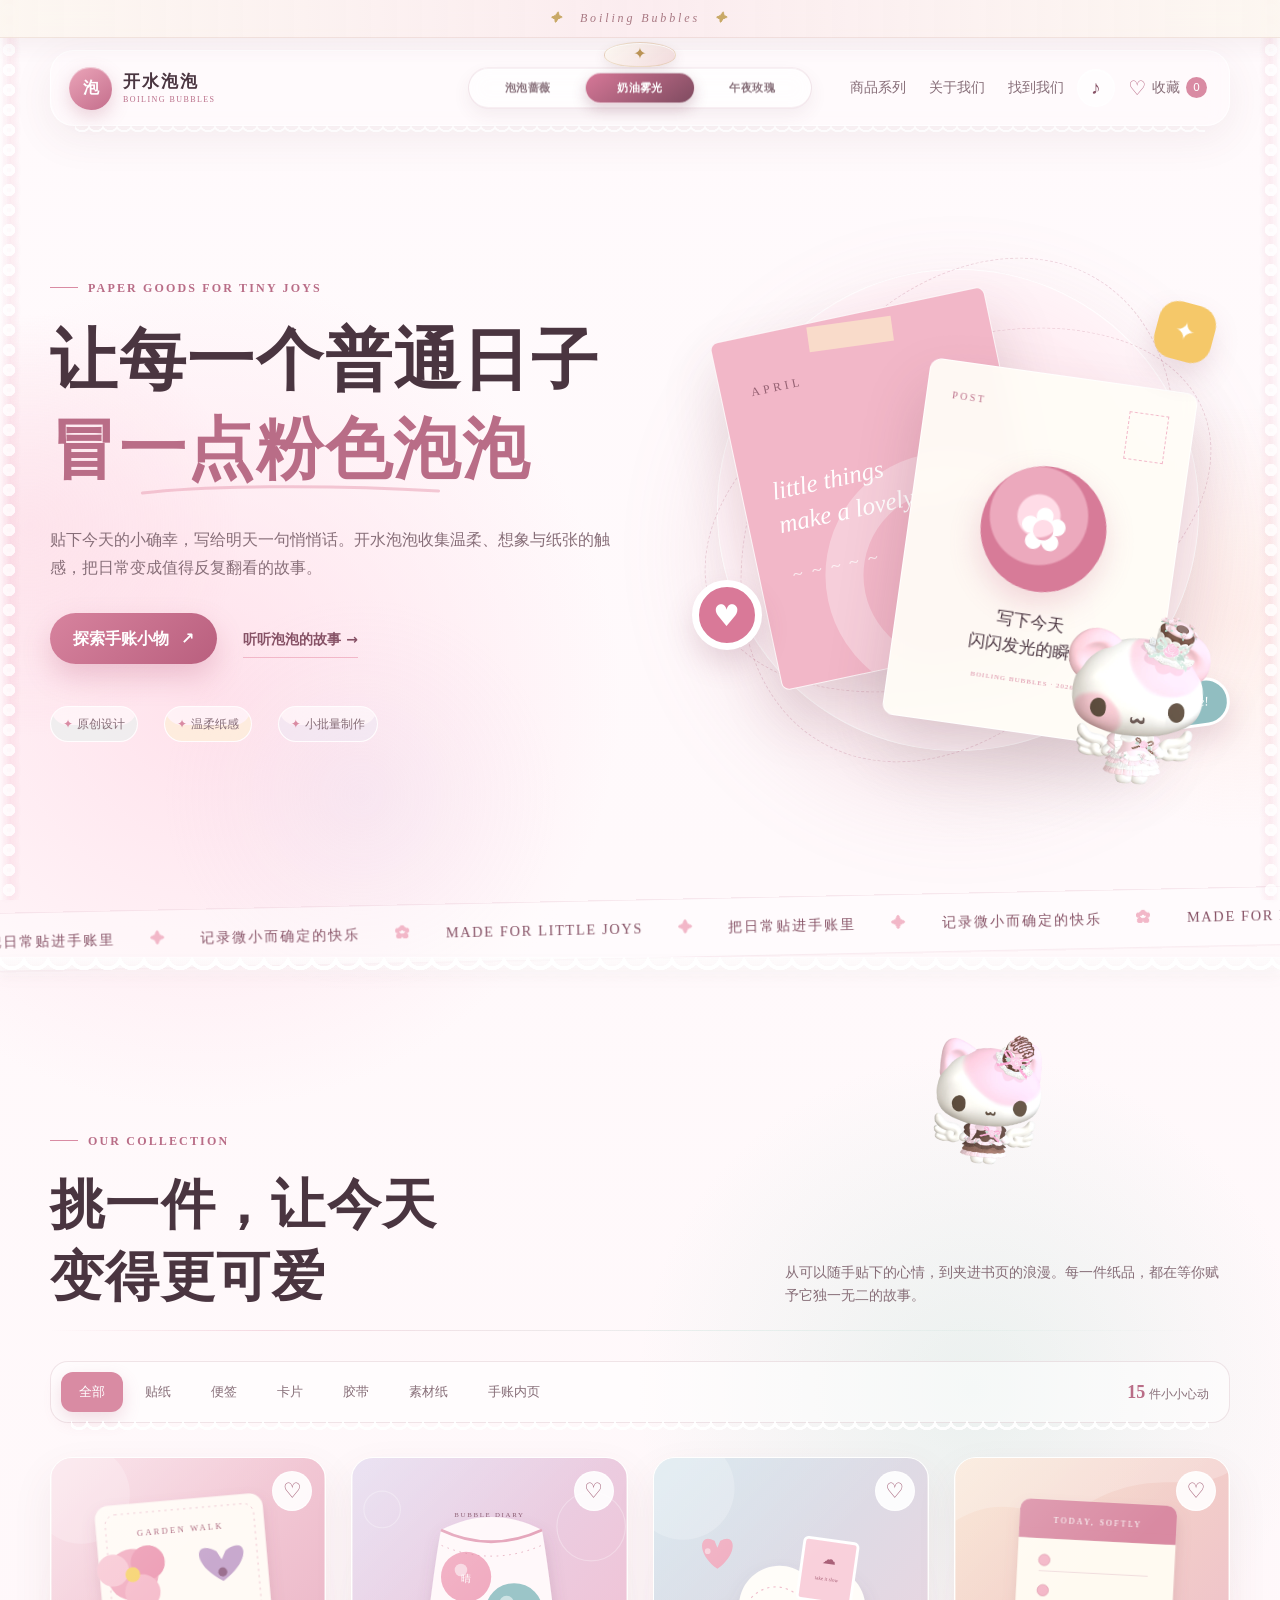
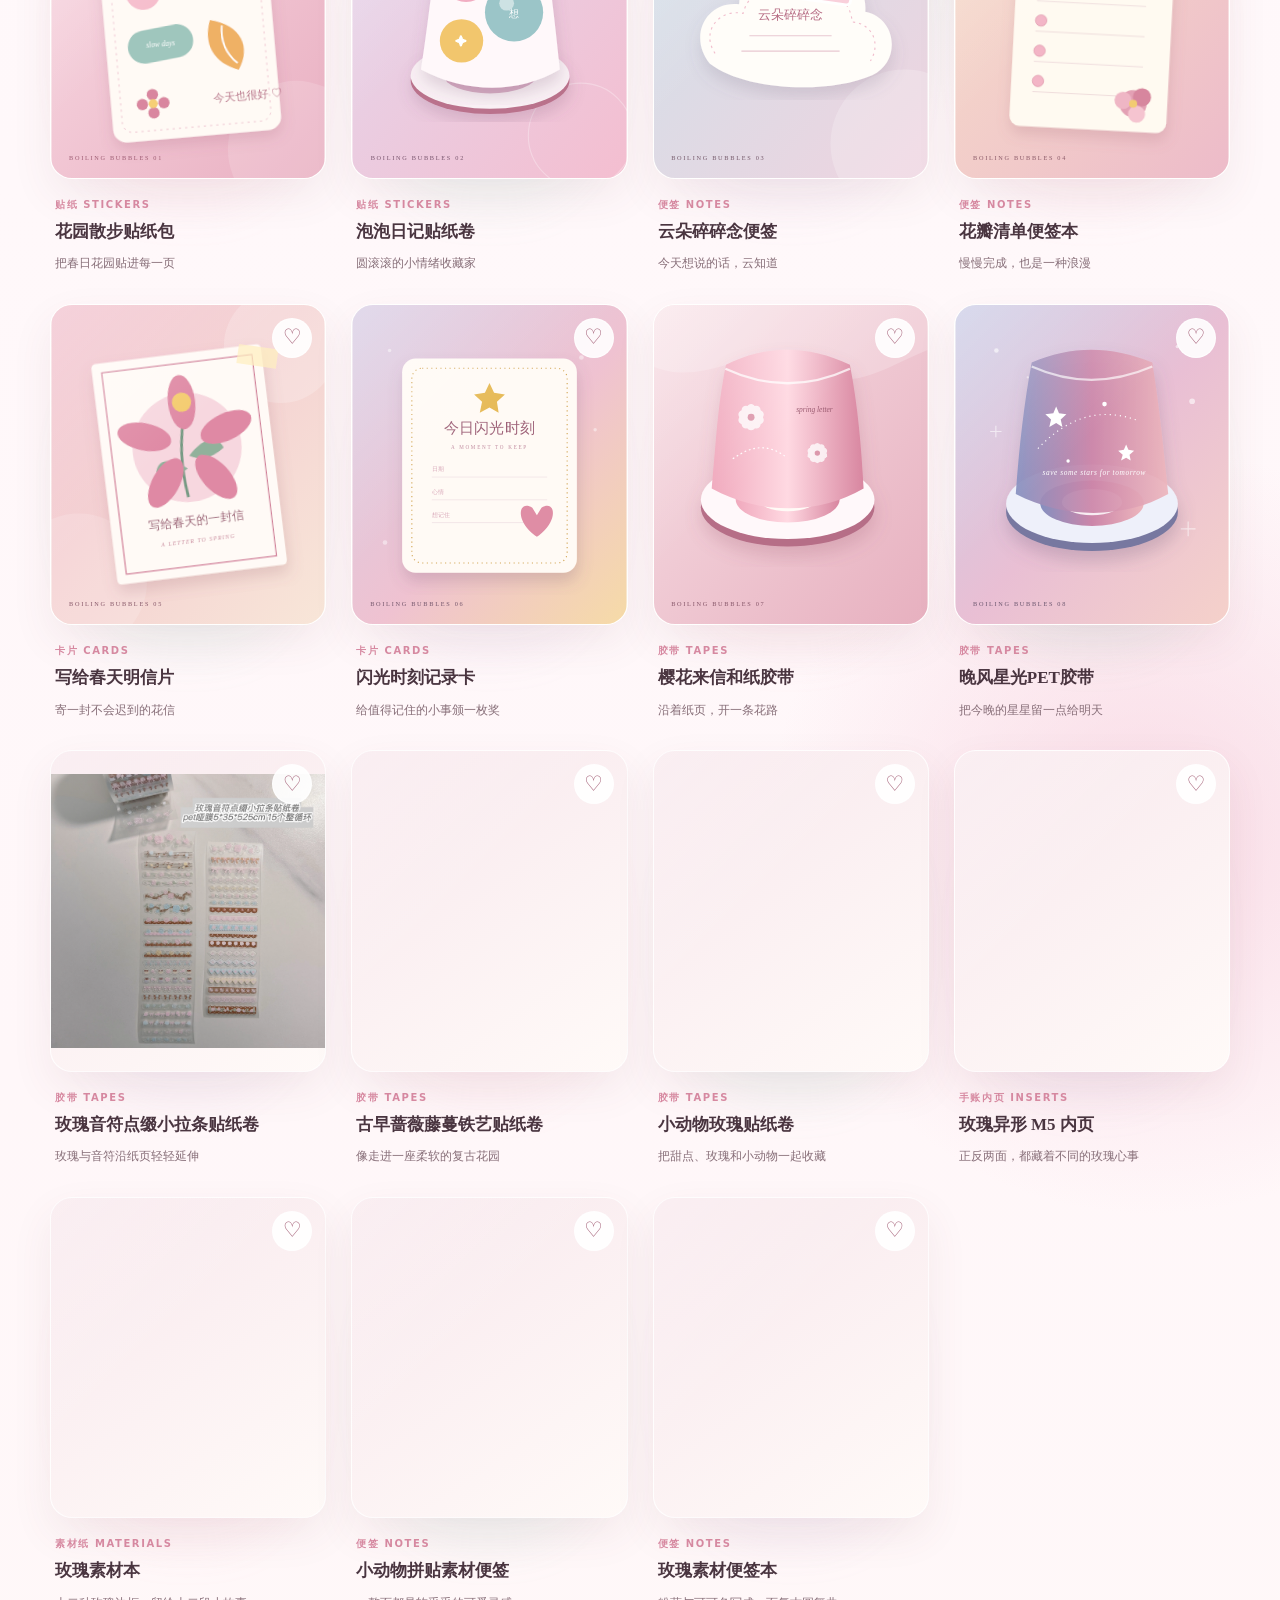
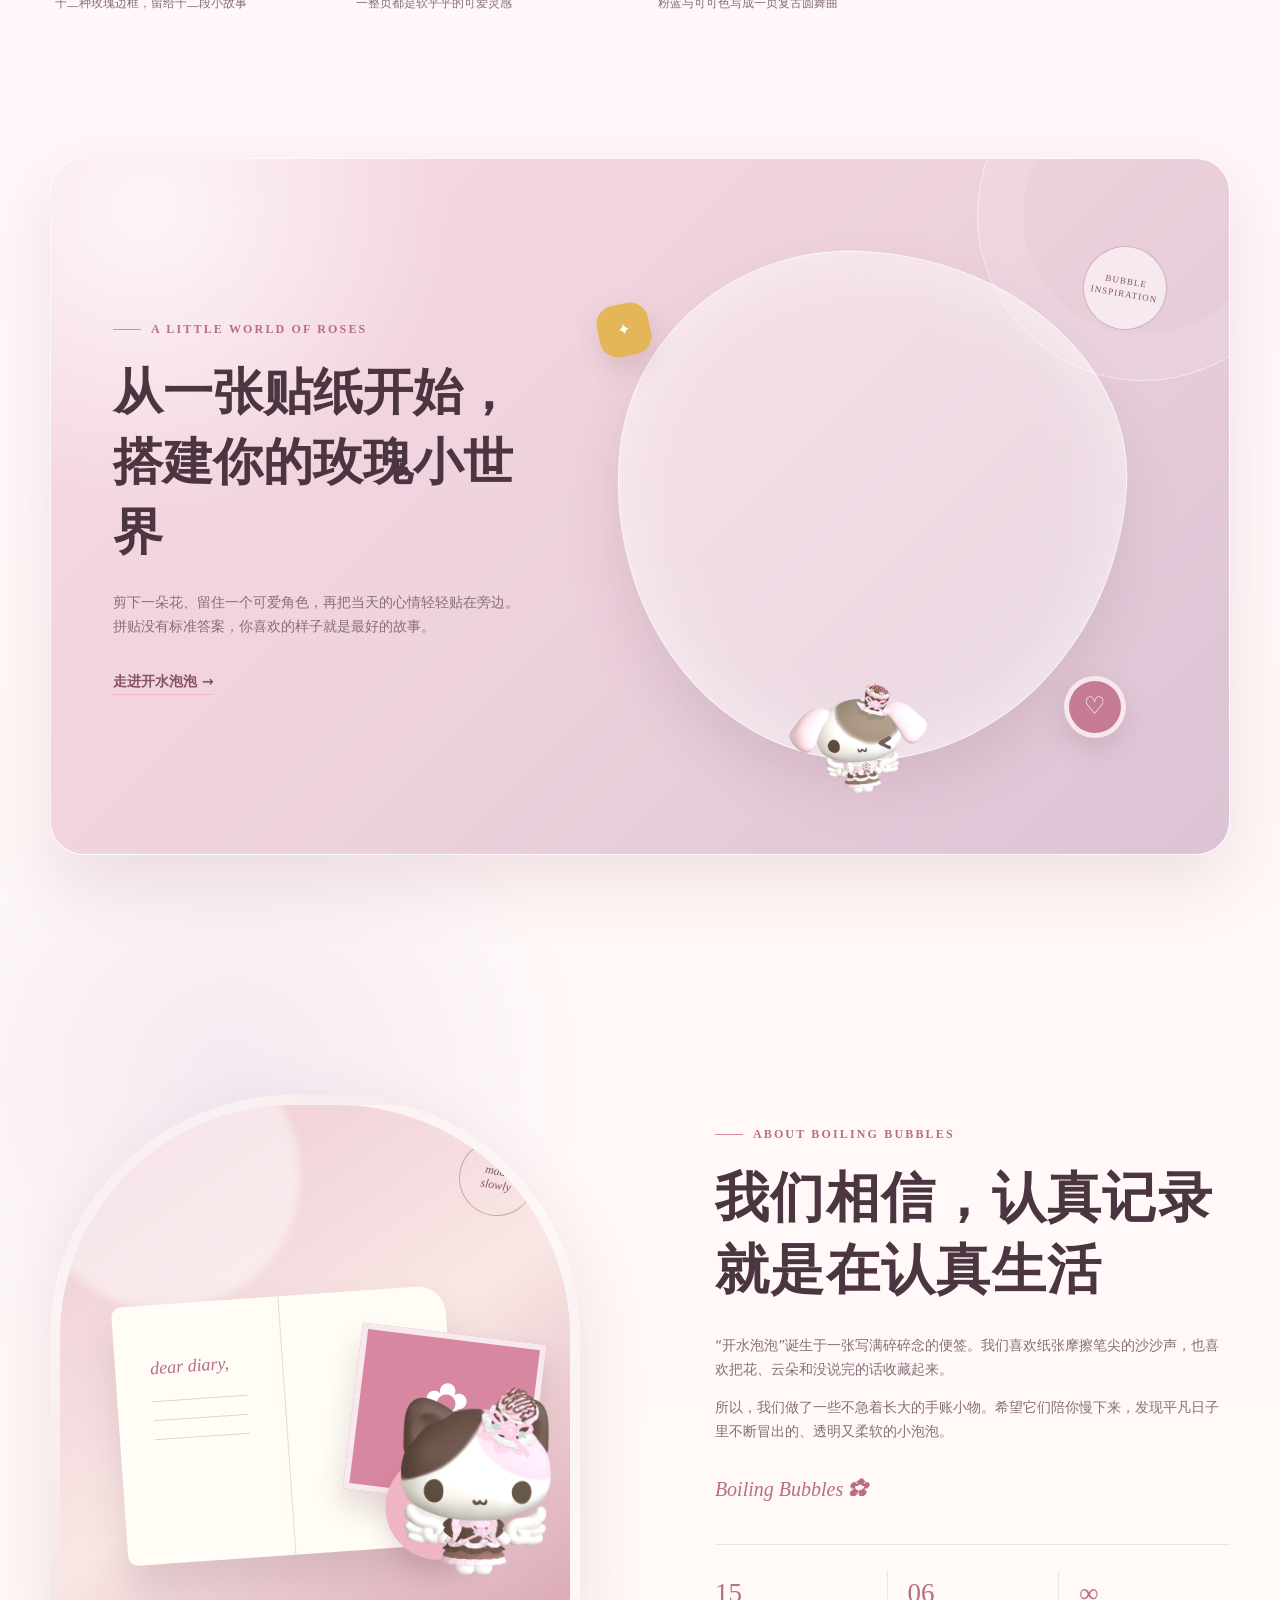
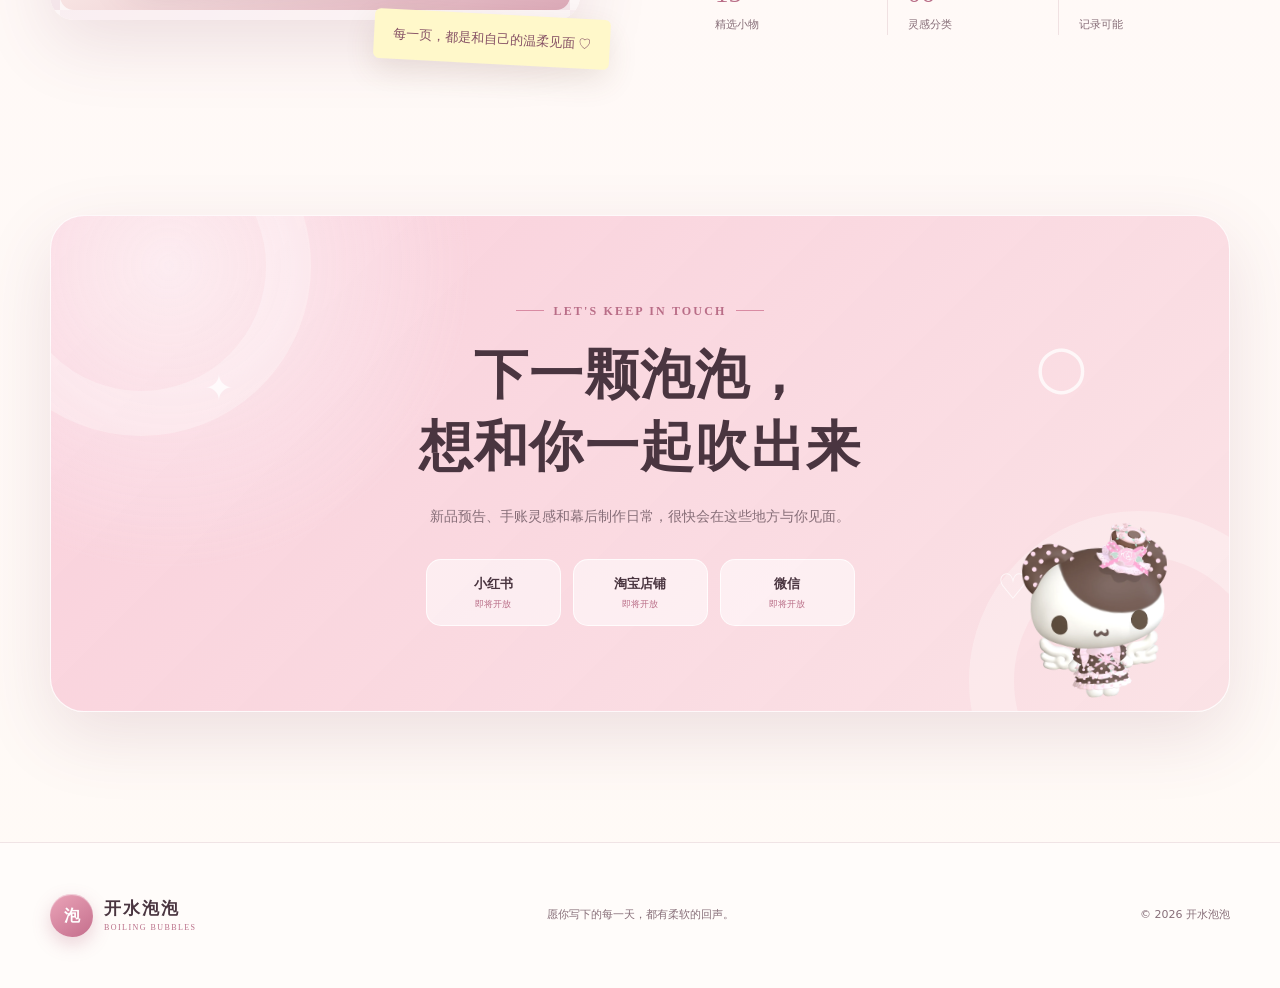
==== scheme-1.html @ b99d3d22 "优化页面效果；添加页面模式：午夜玫瑰；添加声效" ====
<!doctype html>
<html lang="zh-CN">
<head>
  <meta charset="UTF-8">
  <meta name="viewport" content="width=device-width, initial-scale=1.0">
  <meta name="description" content="开水泡泡手账小物，用贴纸、便签、卡片与胶带收藏生活里的闪光瞬间。">
  <meta name="theme-color" content="#f8cbd8">
  <title>开水泡泡｜把日常写成闪闪发光的故事</title>
  <link rel="icon" href="assets/favicon.svg" type="image/svg+xml">
  <link rel="stylesheet" href="styles.css">
  <script src="audio.js" defer></script>
  <script src="script.js" defer></script>
</head>
<body class="scheme-one">
  <a class="skip-link" href="#main">跳到主要内容</a>
  <div class="welcome-scene" data-welcome-scene>
    <button class="welcome-skip" type="button" data-welcome-skip>跳过动画</button>
    <div class="welcome-curtain welcome-curtain--left" aria-hidden="true"></div>
    <div class="welcome-curtain welcome-curtain--right" aria-hidden="true"></div>
    <div class="welcome-stage" aria-hidden="true">
      <div class="welcome-bubbles">
        <i></i><i></i><i></i><i></i><i></i><i></i><i></i><i></i>
      </div>
      <div class="welcome-bubble">你好呀，欢迎来到<br><strong>开水泡泡</strong><span>♡</span></div>
      <div class="welcome-mascot welcome-mascot--left">
        <img src="assets/mascots/mint-cat.webp?v=2" alt="" width="638" height="760">
      </div>
      <div class="welcome-mascot welcome-mascot--main">
        <img src="assets/mascots/wink-bunny.webp?v=2" alt="" width="560" height="760">
      </div>
      <div class="welcome-mascot welcome-mascot--right">
        <img src="assets/mascots/floppy-puppy.webp?v=2" alt="" width="760" height="596">
      </div>
      <p>把今天变得更可爱一点</p>
    </div>
  </div>
  <div class="page-bubbles" aria-hidden="true">
    <i></i><i></i><i></i><i></i><i></i><i></i><i></i><i></i><i></i><i></i><i></i><i></i>
  </div>
  <div class="page-lace page-lace--left" aria-hidden="true"></div>
  <div class="page-lace page-lace--right" aria-hidden="true"></div>
  <div class="page-glow page-glow--one" aria-hidden="true"></div>
  <div class="page-glow page-glow--two" aria-hidden="true"></div>
  <div class="page-glow page-glow--three" aria-hidden="true"></div>
  <div class="page-glow page-glow--four" aria-hidden="true"></div>
  <div class="lolita-top-crown" aria-hidden="true"><span>✦</span><b>Boiling Bubbles</b><span>✦</span></div>

  <header class="site-header" id="top">
    <div class="nav-wrap">
      <a class="brand" href="#top" aria-label="开水泡泡首页">
        <span class="brand-mark" aria-hidden="true">泡</span>
        <span><strong>开水泡泡</strong><small>BOILING BUBBLES</small></span>
      </a>

      <nav class="style-switcher" aria-label="切换页面风格">
        <a class="style-choice" href="scheme-2.html">泡泡蔷薇</a>
        <a class="style-choice is-active" href="scheme-1.html" aria-current="page">奶油雾光</a>
        <a class="style-choice" href="scheme-3.html">午夜玫瑰</a>
      </nav>

      <button class="menu-toggle" type="button" aria-expanded="false" aria-controls="site-nav" aria-label="打开导航菜单">
        <span></span><span></span>
      </button>

      <nav class="site-nav" id="site-nav" aria-label="主导航">
        <a href="#collections">商品系列</a>
        <a href="#about">关于我们</a>
        <a href="#contact">找到我们</a>
        <button class="sound-toggle" type="button" data-sound-toggle aria-pressed="false" aria-label="开启页面声音">
          <span class="sound-toggle-icon" data-sound-icon aria-hidden="true">♪</span><span data-sound-label>音乐</span>
        </button>
        <button class="favorite-nav" type="button" data-show-favorites aria-label="查看收藏商品">
          <span aria-hidden="true">♡</span> 收藏
          <span class="favorite-count" data-favorite-count>0</span>
        </button>
      </nav>
    </div>
  </header>

  <main id="main">
    <section class="hero section-shell" aria-labelledby="hero-title">
      <div class="hero-copy reveal">
        <p class="eyebrow"><span></span> Paper goods for tiny joys</p>
        <h1 id="hero-title">让每一个普通日子<br><em>冒一点粉色泡泡</em></h1>
        <p class="hero-description">贴下今天的小确幸，写给明天一句悄悄话。开水泡泡收集温柔、想象与纸张的触感，把日常变成值得反复翻看的故事。</p>
        <div class="hero-actions">
          <a class="button button--primary" href="#collections">探索手账小物 <span aria-hidden="true">↗</span></a>
          <a class="text-link" href="#about">听听泡泡的故事 <span aria-hidden="true">→</span></a>
        </div>
        <ul class="hero-notes" aria-label="品牌特色">
          <li><span>✦</span> 原创设计</li>
          <li><span>✦</span> 温柔纸感</li>
          <li><span>✦</span> 小批量制作</li>
        </ul>
      </div>

      <div class="hero-art reveal" aria-label="粉色手账拼贴插画">
        <div class="orbit orbit--one"></div>
        <div class="orbit orbit--two"></div>
        <div class="hero-card hero-card--back">
          <span class="tape"></span>
          <p>APRIL</p>
          <strong>little things<br>make a lovely life.</strong>
          <div class="scribble">～～～～～</div>
        </div>
        <div class="hero-card hero-card--front">
          <div class="postcard-top"><span>POST</span><i></i></div>
          <div class="hero-flower">✿</div>
          <p>写下今天<br>闪闪发光的瞬间</p>
          <small>BOILING BUBBLES · 2026</small>
        </div>
        <div class="floating-sticker sticker--heart">♥</div>
        <div class="floating-sticker sticker--star">✦</div>
        <div class="floating-sticker sticker--bubble">bubble!</div>
        <img class="mascot mascot--hero" src="assets/mascots/mint-cat.webp?v=2" alt="" width="638" height="760" aria-hidden="true">
      </div>
    </section>

    <section class="ticker" aria-label="品牌标语">
      <div class="ticker-track">
        <span>把日常贴进手账里</span><b>✦</b><span>记录微小而确定的快乐</span><b>✿</b><span>MADE FOR LITTLE JOYS</span><b>✦</b>
        <span aria-hidden="true">把日常贴进手账里</span><b aria-hidden="true">✦</b><span aria-hidden="true">记录微小而确定的快乐</span><b aria-hidden="true">✿</b><span aria-hidden="true">MADE FOR LITTLE JOYS</span><b aria-hidden="true">✦</b>
      </div>
    </section>
    <div class="lace-divider" aria-hidden="true"></div>

    <section class="collections section-shell" aria-labelledby="collections-title">
      <div class="section-heading reveal" id="collections">
        <div>
          <p class="eyebrow"><span></span> Our collection</p>
          <h2 id="collections-title">挑一件，让今天<br>变得更可爱</h2>
        </div>
        <p>从可以随手贴下的心情，到夹进书页的浪漫。每一件纸品，都在等你赋予它独一无二的故事。</p>
        <img class="mascot mascot--collection" src="assets/mascots/pink-cat.webp?v=2" alt="" width="608" height="760" aria-hidden="true" loading="lazy" decoding="async">
      </div>

      <div class="filter-row lace-card reveal" role="toolbar" aria-label="筛选商品">
        <div class="filter-buttons" data-filters>
          <button class="filter-button is-active" type="button" data-filter="all" aria-pressed="true">全部</button>
          <button class="filter-button" type="button" data-filter="stickers" aria-pressed="false">贴纸</button>
          <button class="filter-button" type="button" data-filter="notes" aria-pressed="false">便签</button>
          <button class="filter-button" type="button" data-filter="cards" aria-pressed="false">卡片</button>
          <button class="filter-button" type="button" data-filter="tapes" aria-pressed="false">胶带</button>
          <button class="filter-button" type="button" data-filter="materials" aria-pressed="false">素材纸</button>
          <button class="filter-button" type="button" data-filter="inserts" aria-pressed="false">手账内页</button>
        </div>
        <p class="result-count" aria-live="polite"><strong data-result-count>15</strong> 件小小心动</p>
      </div>

      <div class="product-grid" data-product-grid></div>
      <div class="empty-state" data-empty-state hidden>
        <span>♡</span>
        <h3>收藏夹还空空的</h3>
        <p>遇见喜欢的小物，就点亮它右上角的爱心吧。</p>
        <button class="button button--primary" type="button" data-show-all>去逛逛</button>
      </div>
    </section>

    <section class="inspiration section-shell" aria-labelledby="inspiration-title">
      <div class="inspiration-card reveal">
        <div class="inspiration-copy">
          <p class="eyebrow"><span></span> A little world of roses</p>
          <h2 id="inspiration-title">从一张贴纸开始，<br>搭建你的玫瑰小世界</h2>
          <p>剪下一朵花、留住一个可爱角色，再把当天的心情轻轻贴在旁边。拼贴没有标准答案，你喜欢的样子就是最好的故事。</p>
          <a class="text-link" href="#about">走进开水泡泡 <span aria-hidden="true">→</span></a>
        </div>
        <div class="inspiration-art">
          <span class="inspiration-label">BUBBLE<br>INSPIRATION</span>
          <img src="assets/products/real/开水泡泡灵感拼贴.webp" alt="粉色玫瑰与卡通角色组成的手账灵感拼贴" loading="lazy" decoding="async">
          <span class="inspiration-spark inspiration-spark--one" aria-hidden="true">✦</span>
          <span class="inspiration-spark inspiration-spark--two" aria-hidden="true">♡</span>
          <img class="mascot mascot--inspiration" src="assets/mascots/floppy-puppy.webp?v=2" alt="" width="760" height="596" aria-hidden="true" loading="lazy" decoding="async">
        </div>
      </div>
    </section>

    <section class="about section-shell" id="about" aria-labelledby="about-title">
      <div class="about-art reveal" aria-hidden="true">
        <div class="about-photo">
          <span class="about-stamp">made<br>slowly</span>
          <div class="desk-scene">
            <div class="desk-book"><span>dear diary,</span><i></i><i></i><i></i></div>
            <div class="desk-card">✿<small>keep<br>the joy</small></div>
            <div class="desk-tape"></div>
            <img class="mascot mascot--about" src="assets/mascots/cocoa-cat.webp?v=2" alt="" width="607" height="760" loading="lazy" decoding="async">
          </div>
        </div>
        <p class="hand-note">每一页，都是和自己的温柔见面 ♡</p>
      </div>

      <div class="about-copy reveal">
        <p class="eyebrow"><span></span> About boiling bubbles</p>
        <h2 id="about-title">我们相信，认真记录<br>就是在认真生活</h2>
        <p>“开水泡泡”诞生于一张写满碎碎念的便签。我们喜欢纸张摩擦笔尖的沙沙声，也喜欢把花、云朵和没说完的话收藏起来。</p>
        <p>所以，我们做了一些不急着长大的手账小物。希望它们陪你慢下来，发现平凡日子里不断冒出的、透明又柔软的小泡泡。</p>
        <div class="about-signature">Boiling Bubbles <span>✿</span></div>
        <dl class="about-stats">
          <div><dt>15</dt><dd>精选小物</dd></div>
          <div><dt>06</dt><dd>灵感分类</dd></div>
          <div><dt>∞</dt><dd>记录可能</dd></div>
        </dl>
      </div>
    </section>

    <section class="contact section-shell" id="contact" aria-labelledby="contact-title">
      <div class="contact-card reveal">
        <div class="contact-decoration" aria-hidden="true"><span>✦</span><span>○</span><span>♡</span></div>
        <p class="eyebrow eyebrow--center"><span></span> Let's keep in touch <span></span></p>
        <h2 id="contact-title">下一颗泡泡，<br>想和你一起吹出来</h2>
        <p>新品预告、手账灵感和幕后制作日常，很快会在这些地方与你见面。</p>
        <div class="social-links">
          <button type="button" data-coming-soon="小红书"><strong>小红书</strong><small>即将开放</small></button>
          <button type="button" data-coming-soon="淘宝店铺"><strong>淘宝店铺</strong><small>即将开放</small></button>
          <button type="button" data-coming-soon="微信"><strong>微信</strong><small>即将开放</small></button>
        </div>
        <img class="mascot mascot--contact" src="assets/mascots/polka-puppy.webp?v=2" alt="" width="641" height="760" aria-hidden="true" loading="lazy" decoding="async">
      </div>
    </section>
  </main>

  <footer class="site-footer">
    <div class="section-shell footer-inner">
      <a class="brand brand--footer" href="#top"><span class="brand-mark">泡</span><span><strong>开水泡泡</strong><small>BOILING BUBBLES</small></span></a>
      <p>愿你写下的每一天，都有柔软的回声。</p>
      <p class="copyright">© <span data-year></span> 开水泡泡</p>
    </div>
  </footer>

  <dialog class="product-modal" data-product-modal aria-labelledby="modal-title">
    <button class="modal-close" type="button" data-modal-close aria-label="关闭商品详情">×</button>
    <div class="modal-layout">
      <div class="modal-image-wrap"><img data-modal-image alt=""></div>
      <div class="modal-copy">
        <p class="product-category" data-modal-category></p>
        <h2 id="modal-title" data-modal-title></h2>
        <p class="modal-subtitle" data-modal-subtitle></p>
        <p class="modal-description" data-modal-description></p>
        <div class="modal-meta">
          <p><span>规格</span><strong data-modal-size></strong></p>
          <p><span>材质</span><strong data-modal-material></strong></p>
        </div>
        <div class="modal-footer">
          <button class="button button--primary" type="button" data-modal-favorite></button>
        </div>
      </div>
    </div>
  </dialog>

  <div class="toast" role="status" aria-live="polite" data-toast></div>
</body>
</html>
---- styles.css ----
:root {
  --rose-950: #5d3342;
  --rose-800: #865165;
  --rose-600: #b96d87;
  --rose-500: #d98ba3;
  --rose-300: #f2b7c8;
  --rose-200: #f8d3de;
  --rose-100: #fde9ef;
  --rose-50: #fff7f9;
  --cream: #fffdf9;
  --butter: #f8d47e;
  --mint: #a9d4c8;
  --lilac: #cbb8dc;
  --peach: #f5c8ad;
  --cocoa: #76594f;
  --ink: #4a3540;
  --muted: #876e78;
  --white-glass: rgba(255, 255, 255, 0.58);
  --border: rgba(151, 87, 109, 0.15);
  --shadow: 0 24px 70px rgba(128, 65, 89, 0.14);
  --serif: "Noto Serif SC", "Songti SC", SimSun, Georgia, serif;
  --sans: "Microsoft YaHei", "PingFang SC", system-ui, sans-serif;
  --radius-lg: 34px;
  --radius-md: 22px;
  --shell: min(1180px, calc(100% - 48px));
}

* {
  box-sizing: border-box;
}

html {
  scroll-behavior: auto;
  overflow-x: hidden;
}

body {
  margin: 0;
  color: var(--ink);
  background:
    radial-gradient(circle at 16% 12%, rgba(255, 219, 231, 0.78), transparent 26rem),
    radial-gradient(circle at 76% 24%, rgba(192, 224, 214, 0.32), transparent 21rem),
    radial-gradient(circle at 90% 42%, rgba(243, 191, 210, 0.5), transparent 24rem),
    radial-gradient(circle at 18% 74%, rgba(210, 193, 226, 0.26), transparent 22rem),
    linear-gradient(180deg, #fffafc 0%, #fff7f9 46%, #fffaf6 100%);
  font-family: var(--sans);
  line-height: 1.7;
  min-width: 320px;
  overflow-x: hidden;
}

body.modal-open {
  overflow: hidden;
}

body.is-welcoming {
  overflow: hidden;
}

button,
a {
  -webkit-tap-highlight-color: transparent;
}

button {
  color: inherit;
  font: inherit;
}

a {
  color: inherit;
  text-decoration: none;
}

img {
  display: block;
  max-width: 100%;
}

.skip-link {
  position: fixed;
  left: 16px;
  top: -80px;
  z-index: 999;
  padding: 10px 16px;
  border-radius: 12px;
  color: white;
  background: var(--rose-800);
  transition: top 0.2s ease;
}

.skip-link:focus {
  top: 16px;
}

.page-glow {
  position: fixed;
  z-index: 0;
  width: 420px;
  height: 420px;
  border-radius: 50%;
  opacity: 0.35;
  pointer-events: none;
}

.page-glow--one {
  left: -180px;
  top: 35%;
  background: radial-gradient(circle, #fac6d6 0%, rgba(250, 198, 214, 0.55) 36%, transparent 72%);
}

.page-glow--two {
  right: -170px;
  bottom: 8%;
  background: radial-gradient(circle, #ffd9c5 0%, rgba(255, 217, 197, 0.5) 36%, transparent 72%);
}

.page-glow--three {
  right: 8%;
  top: 54%;
  width: 360px;
  height: 360px;
  background: radial-gradient(circle, rgba(196, 222, 213, 0.72), rgba(196, 222, 213, 0.18) 44%, transparent 72%);
}

.page-glow--four {
  left: 13%;
  bottom: -90px;
  width: 390px;
  height: 390px;
  background: radial-gradient(circle, rgba(216, 201, 232, 0.64), rgba(216, 201, 232, 0.17) 44%, transparent 72%);
}

.lolita-top-crown { display: none; }

.page-bubbles {
  position: fixed;
  z-index: 0;
  inset: 0;
  overflow: hidden;
  pointer-events: none;
}

.page-bubbles i {
  position: absolute;
  width: 72px;
  height: 72px;
  border: 2px solid rgba(255, 255, 255, 0.72);
  border-radius: 50%;
  background:
    radial-gradient(circle at 28% 24%, rgba(255,255,255,.92) 0 5%, rgba(255,255,255,.2) 6% 12%, transparent 13%),
    radial-gradient(circle at 68% 74%, rgba(255, 187, 211, 0.3), transparent 48%),
    linear-gradient(145deg, rgba(255, 213, 226, 0.46), rgba(224, 112, 154, 0.14));
  box-shadow:
    inset 11px 11px 24px rgba(255,255,255,.3),
    inset -8px -10px 18px rgba(209,99,142,.08);
  opacity: 0.7;
  transform: translate3d(var(--parallax-x, 0), var(--parallax-y, 0), 0);
  animation: page-bubble-rise 22s linear infinite;
  will-change: translate, transform;
}

.page-bubbles i::after {
  position: absolute;
  top: 16%;
  right: 17%;
  width: 18%;
  height: 10%;
  border-radius: 50%;
  content: "";
  background: rgba(255,255,255,.55);
  transform: rotate(38deg);
}

.page-bubbles i:nth-child(n) { top: auto; bottom: -145px; }
.page-bubbles i:nth-child(1) { left: 3%; width: 42px; height: 42px; animation-delay: -4s; }
.page-bubbles i:nth-child(2) { left: 17%; width: 92px; height: 92px; opacity: .42; animation-delay: -17s; }
.page-bubbles i:nth-child(3) { left: 6%; width: 118px; height: 118px; opacity: .32; animation-delay: -11s; }
.page-bubbles i:nth-child(4) { left: 26%; width: 54px; height: 54px; animation-delay: -20s; }
.page-bubbles i:nth-child(5) { left: 42%; width: 34px; height: 34px; opacity: .55; animation-delay: -8s; }
.page-bubbles i:nth-child(6) { left: 47%; width: 86px; height: 86px; opacity: .38; animation-delay: -22s; }
.page-bubbles i:nth-child(7) { right: 37%; width: 48px; height: 48px; animation-delay: -14s; }
.page-bubbles i:nth-child(8) { right: 23%; width: 108px; height: 108px; opacity: .36; animation-delay: -2s; }
.page-bubbles i:nth-child(9) { right: 6%; width: 58px; height: 58px; animation-delay: -9s; }
.page-bubbles i:nth-child(10) { right: 3%; width: 124px; height: 124px; opacity: .3; animation-delay: -15s; }
.page-bubbles i:nth-child(11) { right: 17%; width: 66px; height: 66px; opacity: .52; animation-delay: -6s; }
.page-bubbles i:nth-child(12) { right: 5%; width: 38px; height: 38px; animation-delay: -19s; }

.page-bubbles i:nth-child(3n + 1) {
  border-color: rgba(255,255,255,.82);
  background:
    radial-gradient(circle at 28% 24%, rgba(255,255,255,.94) 0 5%, transparent 12%),
    linear-gradient(145deg, rgba(255, 194, 216, 0.5), rgba(220, 92, 143, 0.13));
  animation-duration: 18s;
}

.page-bubbles i:nth-child(3n + 2) {
  background:
    radial-gradient(circle at 28% 24%, rgba(255,255,255,.9) 0 5%, transparent 12%),
    linear-gradient(145deg, rgba(255, 229, 237, 0.52), rgba(239, 156, 187, 0.16));
  animation-duration: 23s;
}

.page-bubbles i:nth-child(3n) {
  border-color: rgba(255, 232, 240, .78);
  background:
    radial-gradient(circle at 28% 24%, rgba(255,255,255,.88) 0 5%, transparent 12%),
    linear-gradient(145deg, rgba(248, 164, 196, 0.42), rgba(190, 78, 127, 0.11));
  animation-duration: 27s;
}

.page-lace {
  position: fixed;
  z-index: 5;
  top: 0;
  bottom: 0;
  width: 20px;
  background:
    radial-gradient(circle at 9px 10px, rgba(255,255,255,.9) 0 6px, transparent 6.5px) 0 0 / 20px 20px repeat-y,
    radial-gradient(circle at 9px 10px, rgba(222,130,161,.4) 0 2px, transparent 2.5px) 0 0 / 20px 20px repeat-y,
    linear-gradient(90deg, rgba(255,255,255,.75), rgba(247,193,210,.25), transparent);
  opacity: .82;
  filter: drop-shadow(2px 0 3px rgba(157,91,115,.06));
  pointer-events: none;
}

.page-lace--left { left: 0; }
.page-lace--right { right: 0; transform: scaleX(-1); }

main,
.site-footer {
  position: relative;
  z-index: 1;
}

@keyframes page-bubble-rise {
  0% { translate: 0 0; scale: .9; }
  25% { translate: 12px calc(-25vh - 70px); scale: 1; }
  50% { translate: -7px calc(-50vh - 120px); scale: 1.03; }
  75% { translate: 15px calc(-75vh - 170px); scale: 1; }
  100% { translate: -4px calc(-100vh - 230px); scale: .94; }
}

.section-shell {
  width: var(--shell);
  margin-inline: auto;
}

.site-header {
  position: sticky;
  z-index: 100;
  top: 0;
  padding: 16px 0;
}

.site-header.is-scrolled .nav-wrap {
  background: rgba(255, 250, 252, 0.9);
  box-shadow: 0 10px 32px rgba(110, 62, 81, 0.12);
}

.nav-wrap {
  position: relative;
  width: var(--shell);
  min-height: 68px;
  margin: auto;
  padding: 10px 12px 10px 18px;
  display: flex;
  align-items: center;
  justify-content: space-between;
  border: 1px solid rgba(255, 255, 255, 0.78);
  border-radius: 24px;
  background: rgba(255, 250, 252, 0.7);
  box-shadow: 0 12px 40px rgba(110, 62, 81, 0.08);
  backdrop-filter: blur(10px);
  -webkit-backdrop-filter: blur(10px);
}

.nav-wrap::after {
  position: absolute;
  right: 24px;
  bottom: -8px;
  left: 24px;
  height: 9px;
  content: "";
  background: radial-gradient(circle at 7px -1px, transparent 7px, rgba(255, 255, 255, 0.9) 7.5px 9px, transparent 9.5px) 0 0 / 14px 10px repeat-x;
  opacity: 0.9;
  pointer-events: none;
}

.brand {
  display: inline-flex;
  align-items: center;
  gap: 11px;
  line-height: 1.15;
}

.brand-mark {
  width: 43px;
  height: 43px;
  display: grid;
  place-items: center;
  border-radius: 50% 50% 48% 52%;
  color: #fff;
  background: linear-gradient(145deg, #eba5b9, #c46e8c);
  box-shadow: inset 0 1px 1px rgba(255, 255, 255, 0.6), 0 7px 18px rgba(176, 88, 117, 0.25);
  font-family: var(--serif);
  font-weight: 700;
}

.brand strong,
.brand small {
  display: block;
}

.brand strong {
  font-family: var(--serif);
  font-size: 17px;
  letter-spacing: 0.12em;
}

.brand small {
  margin-top: 4px;
  color: var(--rose-600);
  font-family: Georgia, serif;
  font-size: 8px;
  letter-spacing: 0.18em;
}

.style-switch {
  margin-left: auto;
  margin-right: 14px;
  padding: 9px 14px;
  display: inline-flex;
  align-items: center;
  gap: 7px;
  border: 1px solid rgba(190, 111, 139, 0.2);
  border-radius: 999px;
  color: var(--rose-800);
  background: linear-gradient(135deg, rgba(255, 255, 255, 0.82), rgba(250, 222, 232, 0.82));
  box-shadow: 0 6px 18px rgba(145, 78, 102, 0.08);
  font-size: 12px;
  letter-spacing: 0.04em;
  white-space: nowrap;
  transition: transform 0.2s ease, box-shadow 0.2s ease, background 0.2s ease;
}

.style-switch > span:first-child {
  color: var(--rose-500);
  font-size: 14px;
}

.style-switch:hover {
  background: linear-gradient(135deg, #fff, var(--rose-100));
  box-shadow: 0 8px 22px rgba(145, 78, 102, 0.14);
  transform: translateY(-1px);
}

.style-switch:focus-visible {
  outline: 2px solid var(--rose-500);
  outline-offset: 3px;
}

.style-switcher {
  margin-left: auto;
  margin-right: 14px;
  padding: 4px;
  display: inline-flex;
  align-items: center;
  gap: 3px;
  border: 1px solid rgba(172, 101, 128, .18);
  border-radius: 999px;
  background: rgba(255, 255, 255, .55);
  box-shadow: inset 0 1px rgba(255, 255, 255, .8), 0 7px 18px rgba(102, 53, 72, .07);
  backdrop-filter: blur(10px);
}

.style-choice {
  min-width: 31px;
  height: 31px;
  padding: 0 12px;
  display: grid;
  place-items: center;
  border: 1px solid transparent;
  border-radius: 999px;
  color: var(--muted);
  font-size: 11px;
  font-weight: 700;
  letter-spacing: .04em;
  line-height: 1;
  transition: color .2s ease, background .2s ease, box-shadow .2s ease, transform .2s ease;
}

.style-choice:hover {
  color: var(--rose-800);
  background: var(--rose-100);
  transform: translateY(-1px);
}

.style-choice.is-active {
  border-color: rgba(255, 255, 255, .72);
  color: #fff;
  background: linear-gradient(145deg, var(--rose-500), var(--rose-800));
  box-shadow: 0 6px 14px rgba(118, 52, 77, .22);
}

.style-choice:focus-visible {
  outline: 2px solid var(--rose-500);
  outline-offset: 2px;
}

.site-nav {
  display: flex;
  align-items: center;
  gap: 6px;
}

.site-nav > a,
.favorite-nav {
  padding: 10px 15px;
  border: 0;
  border-radius: 14px;
  background: transparent;
  color: var(--muted);
  cursor: pointer;
  font-size: 14px;
  transition: 0.2s ease;
}

.site-nav > a:hover,
.favorite-nav:hover {
  color: var(--rose-800);
  background: var(--rose-100);
}

.favorite-nav {
  display: flex;
  align-items: center;
  gap: 6px;
}

.favorite-nav > span:first-child {
  color: var(--rose-600);
  font-size: 20px;
  line-height: 1;
}

.sound-toggle {
  width: 42px;
  height: 42px;
  padding: 0;
  display: grid;
  place-items: center;
  flex: 0 0 42px;
  border: 1px solid rgba(255, 255, 255, .72);
  border-radius: 50%;
  color: var(--rose-800);
  background: rgba(255, 255, 255, .58);
  box-shadow: inset 0 1px rgba(255, 255, 255, .86);
  cursor: pointer;
  transition: color .2s ease, background .2s ease, box-shadow .2s ease, transform .2s ease;
}

.sound-toggle [data-sound-label] { display: none; }

.sound-toggle-icon {
  font-family: Georgia, serif;
  font-size: 19px;
  line-height: 1;
}

.sound-toggle:hover,
.sound-toggle[aria-pressed="true"] {
  color: #fff;
  background: linear-gradient(145deg, var(--rose-500), var(--rose-800));
  box-shadow: 0 7px 16px rgba(118, 52, 77, .2), inset 0 1px rgba(255, 255, 255, .28);
  transform: translateY(-1px);
}

.sound-toggle:focus-visible {
  outline: 2px solid var(--rose-500);
  outline-offset: 3px;
}

.favorite-count {
  min-width: 21px;
  height: 21px;
  padding: 0 6px;
  display: grid;
  place-items: center;
  border-radius: 999px;
  color: white;
  background: var(--rose-500);
  font-size: 11px;
}

.menu-toggle {
  width: 44px;
  height: 44px;
  display: none;
  border: 0;
  border-radius: 14px;
  background: var(--rose-100);
  cursor: pointer;
}

.menu-toggle span {
  width: 20px;
  height: 1.5px;
  display: block;
  margin: 6px auto;
  background: var(--rose-800);
  transition: transform 0.25s ease;
}

.hero {
  min-height: 720px;
  padding: 88px 0 110px;
  display: grid;
  grid-template-columns: 1.02fr 0.98fr;
  align-items: center;
  gap: 70px;
}

.eyebrow {
  margin: 0 0 18px;
  display: flex;
  align-items: center;
  gap: 10px;
  color: var(--rose-600);
  font-family: Georgia, serif;
  font-size: 12px;
  font-weight: 700;
  letter-spacing: 0.18em;
  text-transform: uppercase;
}

.eyebrow > span {
  width: 28px;
  height: 1px;
  display: inline-block;
  background: var(--rose-500);
}

.hero h1,
.section-heading h2,
.about-copy h2,
.contact-card h2 {
  margin: 0;
  font-family: var(--serif);
  font-weight: 600;
  line-height: 1.34;
  letter-spacing: 0.025em;
}

.hero h1 {
  font-size: clamp(44px, 5.2vw, 72px);
}

.hero h1 em {
  position: relative;
  color: var(--rose-600);
  font-style: normal;
}

.hero h1 em::after {
  position: absolute;
  right: 0;
  bottom: -12px;
  left: 0;
  height: 14px;
  content: "";
  background: url("data:image/svg+xml,%3Csvg width='300' height='14' viewBox='0 0 300 14' xmlns='http://www.w3.org/2000/svg'%3E%3Cpath d='M2 9c56-7 181-9 296-2' fill='none' stroke='%23e9a2b7' stroke-width='3' stroke-linecap='round' opacity='.55'/%3E%3C/svg%3E") center / 100% 100% no-repeat;
}

.hero-description {
  max-width: 590px;
  margin: 32px 0;
  color: var(--muted);
  font-size: 16px;
}

.hero-actions {
  display: flex;
  align-items: center;
  gap: 26px;
}

.button {
  min-height: 50px;
  padding: 12px 23px;
  display: inline-flex;
  align-items: center;
  justify-content: center;
  gap: 12px;
  border: 0;
  border-radius: 999px;
  cursor: pointer;
  font-weight: 700;
  transition: transform 0.2s ease, box-shadow 0.2s ease, background 0.2s ease;
}

.button--primary {
  color: #fff;
  background: linear-gradient(135deg, #d7839e, #b95f7e);
  box-shadow: 0 13px 28px rgba(180, 84, 118, 0.26);
}

.button--primary:hover {
  transform: translateY(-2px);
  box-shadow: 0 17px 34px rgba(180, 84, 118, 0.32);
}

.text-link {
  padding: 10px 0 5px;
  border-bottom: 1px solid var(--rose-300);
  color: var(--rose-800);
  font-size: 14px;
  font-weight: 700;
}

.hero-notes {
  margin: 42px 0 0;
  padding: 0;
  display: flex;
  gap: 26px;
  color: var(--muted);
  list-style: none;
  font-size: 12px;
}

.hero-notes span {
  color: var(--rose-500);
}

.hero-art {
  position: relative;
  min-height: 560px;
  display: grid;
  place-items: center;
  isolation: isolate;
}

.hero-art::before {
  position: absolute;
  z-index: -2;
  width: 480px;
  height: 480px;
  border: 1px solid rgba(255, 255, 255, 0.86);
  border-radius: 50%;
  content: "";
  background: rgba(255, 217, 229, 0.42);
  box-shadow: inset 0 0 90px rgba(255, 255, 255, 0.74), 0 40px 100px rgba(195, 114, 140, 0.18);
  backdrop-filter: blur(10px);
}

.orbit {
  position: absolute;
  z-index: -1;
  border: 1px dashed rgba(184, 103, 131, 0.24);
  border-radius: 50%;
}

.orbit--one {
  width: 530px;
  height: 330px;
  transform: rotate(-22deg);
}

.orbit--two {
  width: 390px;
  height: 540px;
  transform: rotate(31deg);
}

.hero-card {
  position: absolute;
  overflow: hidden;
  border: 1px solid rgba(255, 255, 255, 0.82);
  box-shadow: 0 30px 60px rgba(98, 50, 68, 0.18);
}

.hero-card--back {
  width: 280px;
  height: 355px;
  padding: 45px 30px;
  border-radius: 8px;
  background: #f2b7c8;
  transform: translate(-75px, -22px) rotate(-12deg);
}

.hero-card--back::after {
  position: absolute;
  right: -30px;
  bottom: -45px;
  width: 170px;
  height: 170px;
  border: 38px solid rgba(255, 255, 255, 0.32);
  border-radius: 50%;
  content: "";
}

.hero-card--back .tape {
  position: absolute;
  width: 85px;
  height: 25px;
  top: 6px;
  left: 50%;
  background: rgba(255, 244, 203, 0.6);
  transform: translateX(-50%) rotate(4deg);
}

.hero-card--back p {
  margin: 0 0 75px;
  color: rgba(112, 62, 81, 0.72);
  font-family: Georgia, serif;
  font-size: 12px;
  letter-spacing: 0.3em;
}

.hero-card--back strong {
  color: #fff;
  font-family: Georgia, serif;
  font-size: 25px;
  font-style: italic;
  font-weight: 400;
  line-height: 1.35;
}

.scribble {
  margin-top: 20px;
  color: rgba(255, 255, 255, 0.72);
  letter-spacing: 0.2em;
}

.hero-card--front {
  width: 270px;
  height: 360px;
  padding: 25px;
  border-radius: 12px;
  background: rgba(255, 253, 247, 0.92);
  transform: translate(82px, 44px) rotate(8deg);
  backdrop-filter: blur(10px);
}

.postcard-top {
  display: flex;
  justify-content: space-between;
  color: var(--rose-600);
  font-family: Georgia, serif;
  font-size: 10px;
  letter-spacing: 0.25em;
}

.postcard-top i {
  width: 40px;
  height: 48px;
  border: 1px dashed var(--rose-300);
}

.hero-flower {
  width: 126px;
  height: 126px;
  margin: 18px auto;
  display: grid;
  place-items: center;
  border-radius: 50%;
  color: #fff;
  background: radial-gradient(circle at 45% 40%, #ffdce7 0 20%, #eca9bd 22% 47%, #d77b98 49% 100%);
  box-shadow: 0 12px 30px rgba(197, 99, 131, 0.24);
  font-size: 60px;
}

.hero-card--front > p {
  margin: 14px 0;
  text-align: center;
  font-family: var(--serif);
  font-size: 17px;
  line-height: 1.55;
}

.hero-card--front > small {
  display: block;
  color: var(--rose-500);
  font-family: Georgia, serif;
  font-size: 7px;
  letter-spacing: 0.15em;
  text-align: center;
}

.floating-sticker {
  position: absolute;
  display: grid;
  place-items: center;
  color: #fff;
  box-shadow: 0 14px 28px rgba(139, 74, 98, 0.17);
  animation: float 5s ease-in-out infinite;
}

.sticker--heart {
  width: 70px;
  height: 70px;
  left: 1%;
  bottom: 25%;
  border: 7px solid #fff;
  border-radius: 50%;
  background: #d97998;
  font-size: 30px;
}

.sticker--star {
  width: 58px;
  height: 58px;
  top: 13%;
  right: 3%;
  border-radius: 20px;
  background: #f5c869;
  font-size: 25px;
  transform: rotate(15deg);
  animation-delay: -1.5s;
}

.sticker--bubble {
  right: 0;
  bottom: 11%;
  padding: 10px 18px;
  border: 3px solid #fff;
  border-radius: 999px;
  background: #91bec1;
  font-family: Georgia, serif;
  font-size: 13px;
  font-style: italic;
  transform: rotate(-8deg);
  animation-delay: -3s;
}

@keyframes float {
  0%, 100% { translate: 0 0; }
  50% { translate: 0 -12px; }
}

.ticker {
  overflow: hidden;
  border-block: 1px solid rgba(197, 118, 145, 0.15);
  background: rgba(255, 255, 255, 0.42);
  transform: rotate(-1.2deg) scale(1.02);
}

.ticker-track {
  width: max-content;
  padding: 16px 0;
  display: flex;
  align-items: center;
  gap: 34px;
  color: var(--rose-800);
  font-family: var(--serif);
  font-size: 14px;
  letter-spacing: 0.12em;
  animation: marquee 28s linear infinite;
}

.ticker-track b {
  color: var(--rose-300);
}

@keyframes marquee {
  to { transform: translateX(-50%); }
}

.collections {
  padding: 150px 0 130px;
}

.section-heading {
  margin-bottom: 48px;
  display: grid;
  grid-template-columns: 1fr 0.68fr;
  align-items: end;
  gap: 80px;
  scroll-margin-top: 110px;
}

.section-heading h2,
.about-copy h2,
.contact-card h2 {
  font-size: clamp(35px, 4.2vw, 54px);
}

.section-heading > p {
  margin: 0 0 5px;
  color: var(--muted);
  font-size: 14px;
}

.filter-row {
  margin-bottom: 34px;
  padding: 10px;
  display: flex;
  align-items: center;
  justify-content: space-between;
  gap: 20px;
  border: 1px solid var(--border);
  border-radius: 18px;
  background: rgba(255, 255, 255, 0.5);
}

.filter-buttons {
  display: flex;
  flex-wrap: wrap;
  gap: 4px;
}

.filter-button {
  padding: 9px 18px;
  border: 0;
  border-radius: 12px;
  color: var(--muted);
  background: transparent;
  cursor: pointer;
  font-size: 13px;
  transition: 0.2s ease;
}

.filter-button:hover,
.filter-button.is-active {
  color: #fff;
  background: var(--rose-500);
  box-shadow: 0 7px 18px rgba(186, 97, 126, 0.2);
}

.result-count {
  margin: 0 10px;
  color: var(--muted);
  font-size: 12px;
  white-space: nowrap;
}

.result-count strong {
  color: var(--rose-600);
  font-family: Georgia, serif;
  font-size: 18px;
}

.product-grid {
  display: grid;
  grid-template-columns: repeat(4, 1fr);
  gap: 25px;
}

.product-card {
  min-width: 0;
  opacity: 0;
  transform: translateY(20px);
  animation: card-in 0.5s ease forwards;
}

@keyframes card-in {
  to { opacity: 1; transform: translateY(0); }
}

.product-visual {
  position: relative;
  overflow: hidden;
  aspect-ratio: 0.86;
  border: 1px solid rgba(255, 255, 255, 0.82);
  border-radius: var(--radius-md);
  background: var(--rose-100);
  box-shadow: 0 16px 36px rgba(115, 63, 82, 0.09);
  cursor: pointer;
}

.product-visual::after {
  position: absolute;
  inset: 0;
  content: "";
  background: linear-gradient(135deg, rgba(255, 255, 255, 0.28), transparent 45%);
  pointer-events: none;
}

.product-visual img {
  width: 100%;
  height: 100%;
  object-fit: cover;
  transition: transform 0.6s cubic-bezier(.2,.8,.2,1);
}

.product-card:hover .product-visual img {
  transform: scale(1.045);
}

.product-card--photo .product-visual {
  background: linear-gradient(145deg, #f8e8ed, #fffaf8);
}

.product-card--photo .product-visual img {
  object-fit: contain;
}

.product-card--photo:hover .product-visual img {
  transform: scale(1.018);
}

.favorite-button {
  position: absolute;
  z-index: 2;
  top: 13px;
  right: 13px;
  width: 40px;
  height: 40px;
  display: grid;
  place-items: center;
  border: 1px solid rgba(255, 255, 255, 0.75);
  border-radius: 50%;
  color: var(--rose-700, #a35e76);
  background: rgba(255, 255, 255, 0.9);
  cursor: pointer;
  font-size: 21px;
  line-height: 1;
  transition: 0.2s ease;
}

.favorite-button:hover {
  transform: scale(1.08);
  background: #fff;
}

.favorite-button.is-favorite {
  color: #fff;
  background: var(--rose-500);
}

.quick-view {
  position: absolute;
  z-index: 2;
  right: 18px;
  bottom: 18px;
  left: 18px;
  padding: 11px;
  border: 0;
  border-radius: 13px;
  color: var(--rose-950);
  background: rgba(255, 255, 255, 0.93);
  cursor: pointer;
  font-size: 13px;
  font-weight: 700;
  opacity: 0;
  transform: translateY(8px);
  transition: 0.25s ease;
}

.product-card:hover .quick-view,
.quick-view:focus-visible {
  opacity: 1;
  transform: translateY(0);
}

.product-info {
  padding: 17px 5px 5px;
}

.product-category {
  margin: 0 0 5px;
  color: var(--rose-500);
  font-size: 10px;
  font-weight: 700;
  letter-spacing: 0.16em;
  text-transform: uppercase;
}

.product-title-row {
  display: flex;
  align-items: start;
  justify-content: space-between;
  gap: 12px;
}

.product-title-row h3 {
  margin: 0;
  font-family: var(--serif);
  font-size: 17px;
  font-weight: 600;
}

.product-subtitle {
  margin: 7px 0 0;
  color: var(--muted);
  font-size: 12px;
}

.empty-state {
  padding: 70px 20px;
  border: 1px dashed var(--rose-300);
  border-radius: var(--radius-lg);
  background: rgba(255, 255, 255, 0.45);
  text-align: center;
}

.empty-state > span {
  color: var(--rose-400, #e7a0b6);
  font-size: 45px;
}

.empty-state h3 {
  margin: 4px 0;
  font-family: var(--serif);
  font-size: 24px;
}

.empty-state p {
  margin: 5px 0 20px;
  color: var(--muted);
  font-size: 13px;
}

.inspiration {
  padding: 10px 0 150px;
}

.inspiration-card {
  position: relative;
  overflow: hidden;
  min-height: 550px;
  padding: 58px 62px;
  display: grid;
  grid-template-columns: 0.82fr 1.18fr;
  align-items: center;
  gap: 50px;
  border: 1px solid rgba(255, 255, 255, 0.85);
  border-radius: var(--radius-lg);
  background:
    radial-gradient(circle at 8% 7%, rgba(255, 255, 255, 0.78), transparent 19rem),
    linear-gradient(135deg, #f8d9e2, #edd1dc 52%, #dbc3d5);
  box-shadow: var(--shadow);
}

.inspiration-card::before {
  position: absolute;
  top: -110px;
  right: -80px;
  width: 330px;
  height: 330px;
  border: 1px solid rgba(255, 255, 255, 0.55);
  border-radius: 50%;
  content: "";
  box-shadow: inset 0 0 0 45px rgba(255, 255, 255, 0.1);
}

.inspiration-copy {
  position: relative;
  z-index: 2;
}

.inspiration-copy h2 {
  margin: 0 0 24px;
  font-family: var(--serif);
  font-size: clamp(34px, 4vw, 50px);
  font-weight: 600;
  line-height: 1.4;
}

.inspiration-copy > p:not(.eyebrow) {
  margin: 0 0 28px;
  color: var(--muted);
  font-size: 14px;
}

.inspiration-art {
  position: relative;
  min-height: 430px;
  display: grid;
  place-items: center;
}

.inspiration-art::before {
  position: absolute;
  inset: 6% 7%;
  border: 1px solid rgba(255, 255, 255, 0.72);
  border-radius: 46% 54% 51% 49% / 44% 43% 57% 56%;
  content: "";
  background: rgba(255, 255, 255, 0.28);
  box-shadow: inset 0 0 75px rgba(255, 255, 255, 0.5), 0 28px 55px rgba(105, 63, 83, 0.13);
  transform: rotate(4deg);
}

.inspiration-art img {
  position: relative;
  z-index: 1;
  width: min(88%, 510px);
  max-height: 470px;
  object-fit: contain;
  mix-blend-mode: multiply;
  filter: saturate(0.88) contrast(0.98);
  transform: rotate(-2deg);
}

.inspiration-label {
  position: absolute;
  z-index: 2;
  top: 5%;
  right: 0;
  width: 84px;
  height: 84px;
  display: grid;
  place-items: center;
  border: 1px solid rgba(132, 77, 96, 0.34);
  border-radius: 50%;
  color: var(--rose-800);
  background: rgba(255, 250, 252, 0.62);
  font-family: Georgia, serif;
  font-size: 9px;
  letter-spacing: 0.12em;
  line-height: 1.45;
  text-align: center;
  transform: rotate(10deg);
}

.inspiration-spark {
  position: absolute;
  z-index: 2;
  display: grid;
  place-items: center;
  color: #fff;
  box-shadow: 0 12px 26px rgba(116, 66, 86, 0.16);
}

.inspiration-spark--one {
  left: 4%;
  top: 15%;
  width: 52px;
  height: 52px;
  border-radius: 18px;
  background: #e4b658;
  transform: rotate(-12deg);
}

.inspiration-spark--two {
  right: 7%;
  bottom: 10%;
  width: 62px;
  height: 62px;
  border: 5px solid rgba(255, 255, 255, 0.82);
  border-radius: 50%;
  background: #c67b95;
  font-size: 24px;
}

.about {
  padding: 90px 0 150px;
  display: grid;
  grid-template-columns: 1fr 0.92fr;
  align-items: center;
  gap: 105px;
}

.about-art {
  position: relative;
  min-height: 570px;
}

.about-photo {
  position: absolute;
  inset: 0 30px 45px 0;
  overflow: hidden;
  border: 10px solid rgba(255, 255, 255, 0.7);
  border-radius: 46% 46% 24px 24px;
  background: linear-gradient(145deg, #edc8d2, #f9e7e5 55%, #dba9b7);
  box-shadow: var(--shadow);
}

.about-photo::before {
  position: absolute;
  top: -65px;
  left: -30px;
  width: 270px;
  height: 270px;
  border-radius: 50%;
  content: "";
  background: rgba(255, 255, 255, 0.46);
  filter: blur(4px);
}

.about-stamp {
  position: absolute;
  z-index: 2;
  top: 35px;
  right: 35px;
  width: 76px;
  height: 76px;
  display: grid;
  place-items: center;
  border: 1px solid rgba(132, 77, 96, 0.4);
  border-radius: 50%;
  color: var(--rose-800);
  font-family: Georgia, serif;
  font-size: 12px;
  font-style: italic;
  line-height: 1.2;
  text-align: center;
  transform: rotate(10deg);
}

.desk-scene {
  position: absolute;
  inset: 100px 35px 35px;
  transform: rotate(-4deg);
}

.desk-book {
  position: absolute;
  left: 5%;
  bottom: 6%;
  width: 76%;
  height: 70%;
  padding: 48px 35px;
  border-radius: 10px 28px 28px 10px;
  background: #fffdf6;
  box-shadow: 0 25px 40px rgba(109, 68, 82, 0.17);
}

.desk-book::before {
  position: absolute;
  top: 0;
  bottom: 0;
  left: 50%;
  width: 1px;
  content: "";
  background: #ead8d8;
  box-shadow: -3px 0 8px rgba(77, 44, 55, 0.08);
}

.desk-book span {
  color: var(--rose-600);
  font-family: Georgia, serif;
  font-size: 18px;
  font-style: italic;
}

.desk-book i {
  width: 36%;
  height: 1px;
  margin: 18px 0;
  display: block;
  background: #e8cfd5;
}

.desk-card {
  position: absolute;
  right: 0;
  bottom: 18%;
  width: 42%;
  height: 45%;
  padding: 18px;
  display: grid;
  place-items: center;
  border: 6px solid rgba(255, 255, 255, 0.82);
  color: #fff;
  background: #d887a0;
  box-shadow: 0 18px 28px rgba(110, 60, 78, 0.18);
  font-size: 55px;
  text-align: center;
  transform: rotate(11deg);
}

.desk-card small {
  font-family: Georgia, serif;
  font-size: 13px;
  font-style: italic;
  line-height: 1.2;
}

.desk-tape {
  position: absolute;
  right: 12%;
  bottom: 2%;
  width: 105px;
  height: 105px;
  border: 28px solid #f0b5c4;
  border-radius: 50%;
  box-shadow: 0 12px 24px rgba(98, 58, 72, 0.16);
}

.hand-note {
  position: absolute;
  right: 0;
  bottom: 0;
  margin: 0;
  padding: 14px 19px;
  border-radius: 6px;
  color: var(--rose-800);
  background: #fff8ca;
  box-shadow: 0 12px 30px rgba(105, 72, 50, 0.12);
  font-family: var(--serif);
  font-size: 13px;
  transform: rotate(3deg);
}

.about-copy > p:not(.eyebrow) {
  color: var(--muted);
  font-size: 14px;
}

.about-copy h2 {
  margin-bottom: 28px;
}

.about-signature {
  margin: 28px 0;
  color: var(--rose-600);
  font-family: Georgia, serif;
  font-size: 20px;
  font-style: italic;
}

.about-stats {
  margin: 38px 0 0;
  padding-top: 26px;
  display: grid;
  grid-template-columns: repeat(3, 1fr);
  border-top: 1px solid var(--border);
}

.about-stats div {
  padding-left: 20px;
  border-left: 1px solid var(--border);
}

.about-stats div:first-child {
  padding-left: 0;
  border-left: 0;
}

.about-stats dt {
  color: var(--rose-600);
  font-family: Georgia, serif;
  font-size: 27px;
}

.about-stats dd {
  margin: 0;
  color: var(--muted);
  font-size: 11px;
}

.contact {
  padding-bottom: 130px;
}

.contact-card {
  position: relative;
  overflow: hidden;
  padding: 85px 25px;
  border: 1px solid rgba(255, 255, 255, 0.82);
  border-radius: var(--radius-lg);
  background:
    radial-gradient(circle at 10% 10%, rgba(255, 255, 255, 0.58), transparent 19rem),
    linear-gradient(135deg, rgba(248, 195, 211, 0.77), rgba(250, 222, 226, 0.83));
  box-shadow: var(--shadow);
  text-align: center;
}

.contact-card::before,
.contact-card::after {
  position: absolute;
  width: 250px;
  height: 250px;
  border: 45px solid rgba(255, 255, 255, 0.27);
  border-radius: 50%;
  content: "";
}

.contact-card::before {
  top: -120px;
  left: -80px;
}

.contact-card::after {
  right: -80px;
  bottom: -140px;
}

.eyebrow--center {
  justify-content: center;
}

.contact-card h2 {
  position: relative;
  z-index: 1;
}

.contact-card > p:not(.eyebrow) {
  position: relative;
  z-index: 1;
  max-width: 520px;
  margin: 22px auto 30px;
  color: var(--muted);
  font-size: 14px;
}

.social-links {
  position: relative;
  z-index: 1;
  display: flex;
  justify-content: center;
  gap: 12px;
}

.social-links button {
  min-width: 135px;
  padding: 13px 22px;
  border: 1px solid rgba(255, 255, 255, 0.8);
  border-radius: 15px;
  background: rgba(255, 255, 255, 0.52);
  cursor: pointer;
  transition: 0.2s ease;
}

.social-links button:hover {
  transform: translateY(-3px);
  background: rgba(255, 255, 255, 0.78);
}

.social-links strong,
.social-links small {
  display: block;
}

.social-links strong {
  font-size: 13px;
}

.social-links small {
  margin-top: 2px;
  color: var(--rose-600);
  font-size: 9px;
}

.contact-decoration span {
  position: absolute;
  color: rgba(255, 255, 255, 0.75);
  font-size: 35px;
}

.contact-decoration span:nth-child(1) { left: 13%; top: 29%; }
.contact-decoration span:nth-child(2) { right: 12%; top: 20%; font-size: 60px; }
.contact-decoration span:nth-child(3) { right: 17%; bottom: 19%; }

.site-footer {
  border-top: 1px solid var(--border);
  background: rgba(255, 255, 255, 0.43);
}

.footer-inner {
  min-height: 145px;
  display: grid;
  grid-template-columns: 1fr auto 1fr;
  align-items: center;
  gap: 25px;
}

.footer-inner > p {
  color: var(--muted);
  font-size: 11px;
}

.copyright {
  justify-self: end;
}

.product-modal {
  width: min(880px, calc(100% - 32px));
  max-height: calc(100vh - 32px);
  padding: 0;
  overflow: hidden;
  border: 1px solid rgba(255, 255, 255, 0.88);
  border-radius: 28px;
  color: var(--ink);
  background: rgba(255, 250, 251, 0.95);
  box-shadow: 0 30px 100px rgba(76, 35, 52, 0.3);
  backdrop-filter: blur(20px);
}

.product-modal::backdrop {
  background: rgba(67, 37, 49, 0.38);
  backdrop-filter: blur(7px);
}

.product-modal[open] {
  animation: modal-in 0.25s ease;
}

@keyframes modal-in {
  from { opacity: 0; transform: translateY(18px) scale(0.98); }
}

.modal-close {
  position: absolute;
  z-index: 3;
  top: 16px;
  right: 16px;
  width: 42px;
  height: 42px;
  border: 1px solid rgba(255, 255, 255, 0.75);
  border-radius: 50%;
  color: var(--rose-800);
  background: rgba(255, 255, 255, 0.75);
  cursor: pointer;
  font-size: 24px;
}

.modal-layout {
  display: grid;
  grid-template-columns: 0.9fr 1.1fr;
}

.modal-image-wrap {
  min-height: 535px;
  background: var(--rose-100);
}

.modal-image-wrap img {
  width: 100%;
  height: 100%;
  object-fit: cover;
}

.modal-image-wrap.is-photo {
  padding: 18px;
  background: linear-gradient(145deg, #f6e2e9, #fffaf8);
}

.modal-image-wrap.is-photo img {
  object-fit: contain;
  border-radius: 14px;
}

.modal-copy {
  padding: 65px 52px 45px;
  align-self: center;
}

.modal-copy h2 {
  margin: 8px 0 4px;
  font-family: var(--serif);
  font-size: 34px;
}

.modal-subtitle {
  margin: 0 0 22px;
  color: var(--rose-600);
  font-size: 13px;
}

.modal-description {
  color: var(--muted);
  font-size: 14px;
}

.modal-meta {
  margin: 27px 0;
  padding: 18px 0;
  display: grid;
  grid-template-columns: 1fr 1fr;
  border-block: 1px solid var(--border);
}

.modal-meta p {
  margin: 0;
}

.modal-meta span,
.modal-meta strong {
  display: block;
}

.modal-meta span {
  margin-bottom: 3px;
  color: var(--muted);
  font-size: 10px;
}

.modal-meta strong {
  font-size: 12px;
}

.modal-footer {
  display: flex;
  align-items: center;
  justify-content: space-between;
  gap: 20px;
}

.modal-footer .button {
  margin-left: auto;
}

.toast {
  position: fixed;
  z-index: 500;
  right: 24px;
  bottom: 24px;
  max-width: min(360px, calc(100% - 48px));
  padding: 13px 19px;
  border: 1px solid rgba(255, 255, 255, 0.7);
  border-radius: 14px;
  color: white;
  background: rgba(91, 51, 66, 0.9);
  box-shadow: 0 14px 35px rgba(64, 32, 44, 0.25);
  backdrop-filter: blur(12px);
  font-size: 13px;
  opacity: 0;
  pointer-events: none;
  transform: translateY(12px);
  transition: 0.25s ease;
}

.toast.is-visible {
  opacity: 1;
  transform: translateY(0);
}

.reveal {
  opacity: 0;
  transform: translateY(24px);
  transition: opacity 0.7s ease, transform 0.7s ease;
}

.reveal.is-visible {
  opacity: 1;
  transform: translateY(0);
}

/* Three-second illustrated welcome */
.welcome-scene {
  position: fixed;
  z-index: 2000;
  inset: 0;
  display: grid;
  place-items: center;
  overflow: hidden;
  background:
    radial-gradient(circle at 25% 22%, rgba(255, 255, 255, 0.88), transparent 22rem),
    radial-gradient(circle at 82% 75%, rgba(177, 219, 207, 0.5), transparent 20rem),
    linear-gradient(145deg, #fff8ed, #f9dce6 48%, #e9deef);
  opacity: 1;
  visibility: visible;
  transition: opacity 0.42s ease, visibility 0.42s ease;
}

.welcome-scene[hidden] {
  display: none;
}

.welcome-scene.is-leaving {
  opacity: 0;
  visibility: hidden;
}

.welcome-skip {
  position: absolute;
  z-index: 6;
  top: max(20px, env(safe-area-inset-top));
  right: max(20px, env(safe-area-inset-right));
  padding: 9px 15px;
  border: 1px solid rgba(118, 89, 79, 0.14);
  border-radius: 999px;
  color: var(--cocoa);
  background: rgba(255, 255, 255, 0.68);
  cursor: pointer;
  font-size: 12px;
  backdrop-filter: blur(8px);
}

.welcome-curtain {
  position: absolute;
  z-index: 4;
  top: 0;
  bottom: 0;
  width: calc(50% + 22px);
  background:
    linear-gradient(90deg, transparent 0 12%, rgba(255,255,255,.2) 12% 17%, transparent 17% 32%, rgba(255,255,255,.18) 32% 37%, transparent 37%),
    #f4bfd0;
  box-shadow: 0 0 70px rgba(112, 64, 82, 0.2);
}

.welcome-curtain::after {
  position: absolute;
  top: 0;
  bottom: 0;
  width: 28px;
  content: "";
  background: radial-gradient(circle at 0 14px, transparent 12px, #fffaf5 12.5px 15px, transparent 15.5px) 0 0 / 28px 28px repeat-y;
}

.welcome-curtain--left { left: 0; }
.welcome-curtain--left::after { right: -26px; }
.welcome-curtain--right { right: 0; transform: scaleX(-1); }
.welcome-curtain--right::after { right: -26px; }

.welcome-scene.is-playing .welcome-curtain--left {
  animation: curtain-left 0.7s 0.1s cubic-bezier(.7,0,.2,1) forwards;
}

.welcome-scene.is-playing .welcome-curtain--right {
  animation: curtain-right 0.7s 0.1s cubic-bezier(.7,0,.2,1) forwards;
}

.welcome-stage {
  position: relative;
  z-index: 3;
  width: min(680px, 92vw);
  height: min(620px, 80vh);
  display: grid;
  place-items: center;
}

.welcome-mascot {
  position: absolute;
  z-index: 2;
  opacity: 0;
}

.welcome-mascot img {
  position: relative;
  z-index: 1;
  width: 100%;
  height: auto;
}

.welcome-mascot--main {
  bottom: 42px;
  left: 50%;
  width: min(255px, 42vw);
  transform: translateX(-50%) translateY(60px) scale(0.76);
}

.welcome-mascot--left {
  bottom: 54px;
  left: 3%;
  width: min(190px, 31vw);
  transform: translateX(-75vw) rotate(-9deg);
}

.welcome-mascot--right {
  right: 1%;
  bottom: 72px;
  width: min(220px, 35vw);
  transform: translateX(75vw) rotate(9deg);
}

.welcome-bubbles {
  position: absolute;
  z-index: 0;
  inset: 0;
  overflow: hidden;
  pointer-events: none;
}

.welcome-bubbles i {
  position: absolute;
  bottom: -80px;
  width: 54px;
  height: 54px;
  border: 2px solid rgba(255, 255, 255, 0.78);
  border-radius: 50%;
  background: rgba(236, 151, 181, 0.28);
  box-shadow: inset 8px 8px 16px rgba(255,255,255,.32);
  opacity: 0;
}

.welcome-bubbles i:nth-child(1) { left: 3%; width: 82px; height: 82px; animation-delay: .2s; }
.welcome-bubbles i:nth-child(2) { left: 17%; width: 35px; height: 35px; animation-delay: .65s; }
.welcome-bubbles i:nth-child(3) { left: 31%; width: 62px; height: 62px; animation-delay: .05s; }
.welcome-bubbles i:nth-child(4) { left: 47%; width: 28px; height: 28px; animation-delay: .9s; }
.welcome-bubbles i:nth-child(5) { left: 61%; width: 74px; height: 74px; animation-delay: .35s; }
.welcome-bubbles i:nth-child(6) { left: 76%; width: 42px; height: 42px; animation-delay: .75s; }
.welcome-bubbles i:nth-child(7) { left: 88%; width: 90px; height: 90px; animation-delay: .1s; }
.welcome-bubbles i:nth-child(8) { left: 53%; width: 44px; height: 44px; animation-delay: 1.1s; }

.welcome-scene.is-playing .welcome-bubbles i {
  animation-name: welcome-bubble-rise;
  animation-duration: 2.7s;
  animation-timing-function: ease-out;
  animation-fill-mode: forwards;
}

.welcome-scene.is-playing .welcome-mascot--main {
  animation: mascot-main-in .68s .72s cubic-bezier(.2,.85,.22,1) forwards, mascot-main-hello .42s 1.62s ease-in-out 2;
}

.welcome-scene.is-playing .welcome-mascot--left {
  animation: mascot-left-in .86s .48s cubic-bezier(.2,.85,.22,1) forwards, mascot-friend-bob .45s 1.55s ease-in-out 2;
}

.welcome-scene.is-playing .welcome-mascot--right {
  animation: mascot-right-in .86s .56s cubic-bezier(.2,.85,.22,1) forwards, mascot-friend-bob .45s 1.72s ease-in-out 2;
}

.welcome-bubble {
  position: absolute;
  z-index: 2;
  top: 6%;
  left: 50%;
  min-width: 220px;
  padding: 18px 24px;
  border: 2px solid rgba(255, 255, 255, 0.88);
  border-radius: 28px 28px 28px 8px;
  color: var(--cocoa);
  background: rgba(255, 253, 246, 0.9);
  box-shadow: 0 10px 28px rgba(112, 71, 86, 0.08);
  font-family: var(--serif);
  font-size: 18px;
  opacity: 0;
  transform: translateX(-50%) translateY(10px) scale(0.9);
}

.welcome-bubble strong { color: var(--rose-600); font-size: 26px; }
.welcome-bubble span { margin-left: 7px; color: var(--rose-500); }

.welcome-scene.is-playing .welcome-bubble {
  animation: bubble-pop 0.38s 1.42s ease-out forwards;
}

.welcome-stage > p {
  position: absolute;
  bottom: 0;
  margin: 0;
  color: var(--rose-800);
  font-family: var(--serif);
  font-size: 13px;
  letter-spacing: 0.22em;
  opacity: 0;
}

.welcome-scene.is-playing .welcome-stage > p {
  animation: fade-up 0.4s 2.05s ease forwards;
}

@keyframes curtain-left { to { transform: translateX(-106%); } }
@keyframes curtain-right { to { transform: translateX(106%) scaleX(-1); } }
@keyframes mascot-main-in {
  to { opacity: 1; transform: translateX(-50%) translateY(0) scale(1); }
}
@keyframes mascot-main-hello {
  0%, 100% { transform: translateX(-50%) rotate(0); }
  50% { transform: translateX(-50%) rotate(6deg) translateY(-5px); }
}
@keyframes mascot-left-in {
  50% { opacity: 1; transform: translateX(18px) translateY(-10px) rotate(5deg); }
  100% { opacity: 1; transform: translateX(0) rotate(-2deg); }
}
@keyframes mascot-right-in {
  50% { opacity: 1; transform: translateX(-18px) translateY(-10px) rotate(-5deg); }
  100% { opacity: 1; transform: translateX(0) rotate(2deg); }
}
@keyframes mascot-friend-bob {
  0%, 100% { translate: 0 0; }
  50% { translate: 0 -7px; }
}
@keyframes welcome-bubble-rise {
  0% { opacity: 0; transform: translateY(0) scale(.72); }
  22% { opacity: .9; }
  100% { opacity: .12; transform: translateY(-680px) scale(1.08); }
}
@keyframes bubble-pop { to { opacity: 1; transform: translateX(-50%) translateY(0) scale(1); } }
@keyframes fade-up { to { opacity: 1; transform: translateY(-5px); } }

/* Lace and storybook decoration */
.lace-divider {
  position: relative;
  z-index: 2;
  height: 24px;
  margin-top: -1px;
  background:
    radial-gradient(circle at 12px -2px, transparent 11px, rgba(255,255,255,.92) 11.5px 15px, transparent 15.5px) 0 0 / 24px 24px repeat-x,
    linear-gradient(rgba(255,255,255,.66), rgba(255,255,255,0));
  filter: drop-shadow(0 5px 5px rgba(134,81,101,.07));
}

.lace-card {
  position: relative;
}

.lace-card::after {
  position: absolute;
  right: 20px;
  bottom: -10px;
  left: 20px;
  height: 11px;
  content: "";
  background: radial-gradient(circle at 8px -1px, transparent 7px, rgba(255,255,255,.92) 7.5px 10px, transparent 10.5px) 0 0 / 16px 11px repeat-x;
  pointer-events: none;
}

.hero-notes li {
  padding: 7px 12px;
  border: 1px solid rgba(255,255,255,.78);
  border-radius: 999px;
  background: rgba(255,255,255,.5);
}
.hero-notes li:nth-child(1) { box-shadow: inset 0 -16px rgba(169,212,200,.18); }
.hero-notes li:nth-child(2) { box-shadow: inset 0 -16px rgba(248,212,126,.2); }
.hero-notes li:nth-child(3) { box-shadow: inset 0 -16px rgba(203,184,220,.2); }

.mascot {
  position: absolute;
  z-index: 8;
  height: auto;
  object-fit: contain;
  pointer-events: none;
  user-select: none;
}

.mascot--hero {
  right: 4%;
  bottom: 1%;
  width: 142px;
  transform: rotate(4deg);
  animation: mascot-float 4.5s ease-in-out infinite;
}

.section-heading { position: relative; }
.mascot--collection {
  top: -98px;
  right: 16%;
  width: 105px;
  transform: rotate(5deg);
  animation: mascot-soft-bob 4.2s .4s ease-in-out infinite;
}

.mascot--inspiration {
  right: 2%;
  bottom: 2%;
  width: 138px !important;
  max-height: none !important;
  mix-blend-mode: normal !important;
  filter: none !important;
  transform: rotate(-5deg) !important;
  animation: mascot-side-sway 4.8s .8s ease-in-out infinite;
}

.mascot--about {
  z-index: 4;
  right: -2%;
  bottom: -3%;
  width: 150px;
  transform: rotate(5deg);
  animation: mascot-soft-bob 4.4s 1.2s ease-in-out infinite;
}

.mascot--contact {
  right: 5%;
  bottom: 14px;
  width: 145px;
  transform: rotate(-4deg);
  animation: mascot-side-sway 4.6s .2s ease-in-out infinite;
}

@keyframes mascot-float {
  0%, 100% { translate: 0 0; }
  50% { translate: 0 -8px; }
}

@keyframes mascot-soft-bob {
  0%, 100% { translate: 0 0; }
  50% { translate: 0 -7px; }
}

@keyframes mascot-side-sway {
  0%, 100% { translate: 0 0; }
  50% { translate: 5px -5px; }
}

:focus-visible {
  outline: 3px solid rgba(189, 91, 125, 0.38);
  outline-offset: 3px;
}

@media (max-width: 1020px) {
  .hero { gap: 25px; }
  .hero-art { transform: scale(0.88); }
  .product-grid { grid-template-columns: repeat(3, 1fr); }
  .about { gap: 55px; }
}

@media (max-width: 780px) {
  :root { --shell: min(100% - 32px, 640px); }

  .page-glow { display: none; }
  .page-lace { width: 11px; opacity: .68; background-size: 12px 16px, 12px 16px, auto; }
  .page-bubbles i { opacity: .42; }
  .page-bubbles i:nth-child(even) { display: none; }
  .page-bubbles i:nth-child(3) { width: 76px; height: 76px; }
  .page-bubbles i:nth-child(9) { width: 48px; height: 48px; }
  .site-header { padding: 10px 0; }
  .nav-wrap { min-height: 62px; }
  .style-switch { margin-right: 8px; padding: 8px 11px; }
  .nav-wrap { flex-wrap: wrap; }
  .style-switcher { order: 3; width: 100%; margin: 8px 0 0; justify-content: center; }
  .menu-toggle { display: block; }
  .menu-toggle[aria-expanded="true"] span:first-child { transform: translateY(3.75px) rotate(45deg); }
  .menu-toggle[aria-expanded="true"] span:last-child { transform: translateY(-3.75px) rotate(-45deg); }

  .site-nav {
    position: absolute;
    top: calc(100% + 5px);
    right: 16px;
    left: 16px;
    padding: 10px;
    display: grid;
    border: 1px solid rgba(255, 255, 255, 0.8);
    border-radius: 20px;
    background: rgba(255, 249, 251, 0.96);
    box-shadow: var(--shadow);
    opacity: 0;
    pointer-events: none;
    transform: translateY(-8px);
    transition: 0.2s ease;
  }

  .site-nav.is-open { opacity: 1; pointer-events: auto; transform: translateY(0); }
  .site-nav > a, .sound-toggle, .favorite-nav { width: 100%; justify-content: center; text-align: center; }
  .sound-toggle { height: 42px; display: flex; gap: 8px; border-radius: 14px; }
  .sound-toggle [data-sound-label] { display: inline; }

  .hero {
    min-height: auto;
    padding: 52px 0 84px;
    grid-template-columns: 1fr;
    gap: 42px;
    text-align: center;
  }

  .eyebrow, .hero-actions, .hero-notes { justify-content: center; }
  .hero-description { margin-inline: auto; }
  .hero-art { width: 100%; min-height: 500px; margin: 0; transform: none; }
  .section-heading { grid-template-columns: 1fr; gap: 20px; }
  .product-grid { grid-template-columns: repeat(2, 1fr); }
  .inspiration { padding-bottom: 100px; }
  .inspiration-card { padding: 48px 36px 76px; grid-template-columns: 1fr; gap: 25px; text-align: center; }
  .inspiration-copy .eyebrow { justify-content: center; }
  .inspiration-art { min-height: 390px; }
  .about { padding-top: 50px; grid-template-columns: 1fr; gap: 55px; }
  .about-art { min-height: 530px; }
  .about-copy { text-align: center; }
  .about-copy .eyebrow { justify-content: center; }
  .footer-inner { padding: 35px 0; grid-template-columns: 1fr; justify-items: center; gap: 8px; text-align: center; }
  .copyright { justify-self: center; }
  .modal-layout { grid-template-columns: 0.82fr 1.18fr; }
  .modal-copy { padding: 55px 30px 35px; }
}

@media (max-width: 560px) {
  .brand strong { font-size: 15px; }
  .brand-mark { width: 39px; height: 39px; }
  .brand small { display: none; }
  .style-switch { margin-left: auto; margin-right: 6px; padding: 8px 10px; font-size: 11px; }
  .style-switcher { margin: 7px 0 0; padding: 3px; gap: 2px; }
  .style-choice { min-width: 0; height: 30px; padding-inline: 10px; font-size: 10px; }
  .hero { padding: 34px 0 74px; gap: 30px; }
  .hero h1 { font-size: clamp(34px, 10.4vw, 42px); }
  .hero-description { font-size: 14px; }
  .hero-actions { flex-direction: column; gap: 12px; }
  .hero-actions .button { width: min(100%, 285px); }
  .hero-notes { width: 100%; margin-top: 30px; display: grid; grid-template-columns: repeat(3, 1fr); gap: 6px; font-size: 9px; }
  .hero-notes li { padding: 7px 3px; white-space: nowrap; }
  .hero-art { min-height: 420px; margin: 4px 0 0; transform: none; }
  .hero-art::before { width: min(92vw, 385px); height: min(92vw, 385px); }
  .orbit--one { width: 108%; height: 62%; }
  .orbit--two { width: 76%; height: 108%; }
  .hero-card--back { width: min(63vw, 242px); height: 310px; padding: 40px 24px; transform: translate(-16vw, -8px) rotate(-10deg); }
  .hero-card--back p { margin-bottom: 55px; }
  .hero-card--back strong { font-size: 21px; }
  .hero-card--front { width: min(61vw, 235px); height: 312px; padding: 21px; transform: translate(16vw, 30px) rotate(7deg); }
  .hero-flower { width: 105px; height: 105px; margin-block: 13px; font-size: 48px; }
  .hero-card--front > p { margin: 10px 0; font-size: 15px; }
  .sticker--heart { left: 0; bottom: 20%; width: 57px; height: 57px; border-width: 6px; font-size: 24px; }
  .sticker--star { top: 7%; right: 0; width: 52px; height: 52px; }
  .sticker--bubble { right: -2%; bottom: 5%; }
  .mascot--hero { right: 1%; bottom: 1%; width: 104px; }
  .collections { padding: 105px 0 90px; }
  .section-heading { margin-bottom: 36px; }
  .section-heading h2, .about-copy h2, .contact-card h2 { font-size: 33px; }
  .mascot--collection { top: -73px; right: 1%; width: 78px; }
  .filter-row { align-items: start; flex-direction: column; }
  .filter-buttons { width: 100%; flex-wrap: nowrap; overflow-x: auto; padding-bottom: 3px; scrollbar-width: none; }
  .filter-buttons::-webkit-scrollbar { display: none; }
  .filter-button { flex: 0 0 auto; padding-inline: 13px; }
  .result-count { align-self: flex-end; }
  .product-grid { gap: 16px; }
  .product-title-row { display: block; }
  .product-title-row h3 { font-size: 15px; }
  .product-subtitle { display: none; }
  .quick-view { opacity: 1; transform: none; font-size: 11px; }
  .favorite-button { width: 36px; height: 36px; }
  .about { padding-bottom: 105px; }
  .inspiration-card { padding: 42px 20px 76px; }
  .inspiration-copy h2 { font-size: 31px; }
  .inspiration-art { min-height: 330px; }
  .inspiration-label { width: 68px; height: 68px; font-size: 8px; }
  .mascot--inspiration { right: 2%; bottom: 2%; width: 102px !important; }
  .about-art { min-height: 430px; }
  .about-photo { right: 10px; bottom: 35px; }
  .desk-scene { inset: 80px 20px 20px; }
  .desk-book { padding: 35px 20px; }
  .desk-card { font-size: 35px; }
  .desk-tape { width: 75px; height: 75px; border-width: 20px; }
  .hand-note { font-size: 10px; }
  .contact { padding-bottom: 85px; }
  .contact-card { padding: 68px 18px 122px; }
  .mascot--contact { right: 50%; bottom: 12px; width: 112px; transform: translateX(50%) rotate(-4deg); }
  .social-links { flex-direction: column; align-items: stretch; }
  .modal-layout { display: block; overflow-y: auto; max-height: calc(100vh - 32px); }
  .modal-image-wrap { min-height: 0; aspect-ratio: 1.35; }
  .modal-copy { padding: 30px 24px; }
  .modal-copy h2 { font-size: 27px; }
  .modal-footer { align-items: stretch; flex-direction: column; }
  .toast { right: 16px; bottom: 16px; max-width: calc(100% - 32px); }

  .welcome-stage { height: min(590px, 78vh); }
  .welcome-mascot--main { bottom: 46px; width: min(218px, 52vw); }
  .welcome-mascot--left { bottom: 58px; left: -1%; width: min(142px, 34vw); }
  .welcome-mascot--right { right: -3%; bottom: 68px; width: min(158px, 38vw); }
  .welcome-bubble { top: 7%; min-width: 190px; padding: 14px 18px; font-size: 15px; }
  .welcome-bubble strong { font-size: 22px; }
}

@media (max-width: 480px) {
  :root { --shell: min(100% - 24px, 430px); }
  .site-header { padding-top: max(8px, env(safe-area-inset-top)); }
  .nav-wrap { padding-left: 13px; border-radius: 20px; }
  .brand small { display: none; }
  .hero-description { line-height: 1.8; }
  .product-grid { max-width: 420px; margin-inline: auto; grid-template-columns: repeat(2, minmax(0, 1fr)); gap: 14px; }
  .product-visual { aspect-ratio: 0.86; border-radius: 20px; }
  .product-info { padding: 13px 4px 0; }
  .product-title-row h3 { font-size: 15px; }
  .quick-view { right: 16px; bottom: 16px; left: 16px; padding: 12px; font-size: 12px; }
  .about-stats div { padding-left: 10px; }
  .about-art { min-height: 400px; }
  .mascot--about { right: -2%; width: 112px; }
}

@media (prefers-reduced-motion: reduce) {
  html { scroll-behavior: auto; }
  *, *::before, *::after { animation-duration: 0.01ms !important; animation-iteration-count: 1 !important; transition-duration: 0.01ms !important; }
  .reveal { opacity: 1; transform: none; }
}

/* --------------------------------------------------------------------------
   Scheme 1 — 奶油雾光蕾丝手账屋
   -------------------------------------------------------------------------- */

.scheme-one .page-glow {
  opacity: 0.28;
}

.scheme-one .lolita-top-crown {
  position: relative;
  z-index: 101;
  height: 38px;
  display: flex;
  align-items: center;
  justify-content: center;
  gap: 15px;
  border-bottom: 1px solid rgba(205, 168, 153, .24);
  color: #a97983;
  background:
    radial-gradient(circle at 8px 38px, transparent 7px, rgba(255, 253, 248, .96) 7.5px 10px, transparent 10.5px) 0 0 / 16px 10px repeat-x,
    linear-gradient(90deg, rgba(252, 246, 238, .82), rgba(250, 231, 235, .72), rgba(252, 246, 238, .82));
  box-shadow: 0 7px 22px rgba(111, 69, 78, .07);
  font-family: Georgia, serif;
  font-size: 12px;
  font-style: italic;
  letter-spacing: .24em;
  backdrop-filter: blur(12px);
}

.scheme-one .lolita-top-crown b { font-weight: 400; }
.scheme-one .lolita-top-crown span { color: #c9a967; }

.scheme-one .nav-wrap::before {
  position: absolute;
  top: -9px;
  left: 50%;
  z-index: 2;
  width: 70px;
  height: 23px;
  border: 1px solid rgba(213, 181, 134, .38);
  border-radius: 50% 50% 45% 45%;
  content: "✦";
  color: #bc9556;
  background: linear-gradient(145deg, rgba(255, 253, 246, .98), rgba(242, 218, 220, .96));
  box-shadow: 0 4px 12px rgba(111, 69, 78, .12), inset 0 1px rgba(255, 255, 255, .9);
  line-height: 21px;
  text-align: center;
  transform: translateX(-50%);
}

.scheme-one .section-heading::after {
  position: absolute;
  right: 0;
  bottom: -18px;
  left: 0;
  height: 1px;
  content: "";
  background: linear-gradient(90deg, transparent, rgba(217, 139, 163, 0.28) 18%, rgba(169, 212, 200, 0.24) 55%, transparent);
}

.scheme-one .product-card {
  position: relative;
}

.scheme-one .product-card::before {
  position: absolute;
  z-index: -1;
  inset: 9% 8% 18%;
  border-radius: 40%;
  content: "";
  background: rgba(242, 183, 200, 0.24);
  filter: blur(24px);
  opacity: 0.66;
  transition: opacity 0.3s ease, transform 0.3s ease;
}

.scheme-one .product-card:nth-child(3n + 2)::before { background: rgba(169, 212, 200, 0.24); }
.scheme-one .product-card:nth-child(3n)::before { background: rgba(203, 184, 220, 0.22); }
.scheme-one .product-card:hover::before { opacity: 0.94; transform: scale(1.04); }

.scheme-one .product-visual {
  background-color: rgba(255, 253, 249, 0.72);
  box-shadow: 0 17px 42px rgba(115, 63, 82, 0.08);
}

/* --------------------------------------------------------------------------
   Scheme 2 — 泡泡蔷薇洛丽塔剧场
   -------------------------------------------------------------------------- */

body.scheme-two {
  --rose-950: #51333e;
  --rose-800: #7f4b60;
  --rose-600: #ba6687;
  --rose-500: #dd8eaa;
  --rose-300: #f0b8cb;
  --rose-200: #f6d1dd;
  --rose-100: #fbe8ee;
  --rose-50: #fff8fa;
  --cream: #fffaf2;
  --mint: #c5ded4;
  --lilac: #d7c9e5;
  --peach: #f5c7cb;
  --cocoa: #6a4d55;
  --ink: #503842;
  --muted: #816b73;
  --border: rgba(139, 85, 105, 0.2);
  --shadow: 0 24px 64px rgba(103, 59, 77, 0.16);
  background:
    repeating-linear-gradient(90deg, rgba(233, 155, 181, 0.045) 0 18px, rgba(255, 255, 255, 0.13) 18px 36px),
    radial-gradient(circle at 14% 18%, rgba(246, 181, 205, 0.68), transparent 23rem),
    radial-gradient(circle at 82% 22%, rgba(195, 224, 213, 0.46), transparent 25rem),
    radial-gradient(circle at 76% 69%, rgba(215, 201, 231, 0.44), transparent 27rem),
    radial-gradient(circle at 20% 82%, rgba(251, 202, 205, 0.5), transparent 24rem),
    linear-gradient(180deg, #fff8f7, #fffdf7 42%, #fdf5f7);
}

.scheme-two::before {
  position: fixed;
  z-index: 0;
  inset: 12px;
  border: 1px solid rgba(183, 111, 138, 0.22);
  border-radius: 20px;
  content: "";
  box-shadow: inset 0 0 0 5px rgba(255, 255, 255, 0.42), inset 0 0 0 7px rgba(197, 151, 168, 0.1);
  pointer-events: none;
}

.scheme-two .page-glow {
  opacity: 0.42;
  filter: blur(7px);
}

.scheme-two .page-glow--one { width: 520px; height: 520px; }
.scheme-two .page-glow--two { width: 500px; height: 500px; }
.scheme-two .page-glow--three { right: 4%; opacity: 0.36; }
.scheme-two .page-glow--four { left: 6%; opacity: 0.4; }

.scheme-two .page-lace {
  z-index: 6;
  width: 34px;
  background:
    radial-gradient(circle at 17px 16px, transparent 0 8px, rgba(255,255,255,.94) 8.5px 11px, transparent 11.5px) 0 0 / 34px 32px repeat-y,
    radial-gradient(circle at 12px 16px, rgba(213,133,162,.42) 0 2px, transparent 2.5px) 0 0 / 34px 32px repeat-y,
    linear-gradient(90deg, rgba(255,255,255,.96), rgba(249,220,230,.62) 62%, transparent);
  opacity: .95;
  filter: drop-shadow(3px 0 5px rgba(118,71,88,.1));
}

.scheme-two .lolita-top-crown {
  position: relative;
  z-index: 101;
  height: 38px;
  display: flex;
  align-items: center;
  justify-content: center;
  gap: 15px;
  border-bottom: 1px solid rgba(195, 121, 149, 0.2);
  color: #a65c78;
  background:
    radial-gradient(circle at 8px 38px, transparent 7px, rgba(255,255,255,.94) 7.5px 10px, transparent 10.5px) 0 0 / 16px 10px repeat-x,
    rgba(251, 224, 233, 0.74);
  font-family: Georgia, serif;
  font-size: 12px;
  font-style: italic;
  letter-spacing: .24em;
  backdrop-filter: blur(10px);
}

.scheme-two .lolita-top-crown b { font-weight: 400; }
.scheme-two .lolita-top-crown span { color: #c6a365; }

.scheme-two .site-header { padding-top: 12px; }

.scheme-two .nav-wrap {
  min-height: 76px;
  border: 1px solid rgba(164, 93, 119, 0.24);
  border-radius: 18px 18px 30px 30px;
  background:
    linear-gradient(90deg, rgba(255,255,255,.78), rgba(251,229,236,.8), rgba(255,255,255,.78));
  box-shadow: 0 13px 35px rgba(103, 59, 77, 0.13), inset 0 0 0 4px rgba(255,255,255,.48);
}

.scheme-two .nav-wrap::before {
  position: absolute;
  top: -9px;
  left: 50%;
  width: 70px;
  height: 23px;
  border-radius: 50% 50% 45% 45%;
  content: "♡";
  color: #fff;
  background: linear-gradient(145deg, #e6a3ba, #bd6c89);
  box-shadow: 0 4px 10px rgba(117, 62, 82, 0.18);
  line-height: 23px;
  text-align: center;
  transform: translateX(-50%);
}

.scheme-two .nav-wrap::after {
  right: 18px;
  bottom: -11px;
  left: 18px;
  height: 13px;
  background:
    radial-gradient(circle at 8px -1px, transparent 7px, #fffaf6 7.5px 10px, transparent 10.5px) 0 0 / 16px 12px repeat-x;
}

.scheme-two .brand-mark {
  border: 2px solid rgba(255,255,255,.8);
  background: radial-gradient(circle at 34% 27%, #f7c6d5, #cf7394 62%, #a95170);
  box-shadow: 0 0 0 3px rgba(216,144,169,.2), 0 8px 20px rgba(141,70,97,.22);
}

.scheme-two .brand strong { letter-spacing: .18em; }
.scheme-two .brand small { color: #aa647d; font-style: italic; }

.scheme-two .style-switch {
  border-color: rgba(167, 101, 126, .28);
  background: linear-gradient(#fffdf9, #f7dce5);
  box-shadow: inset 0 0 0 2px rgba(255,255,255,.76), 0 7px 17px rgba(118,67,85,.1);
}

.scheme-two .hero {
  position: relative;
  min-height: 760px;
  margin-top: 42px;
  margin-bottom: 66px;
  padding: 88px 72px 94px;
  border: 1px solid rgba(169, 98, 125, 0.24);
  border-radius: 38px 38px 90px 90px;
  background:
    radial-gradient(circle at 12% 12%, rgba(255,255,255,.88), transparent 18rem),
    radial-gradient(circle at 88% 74%, rgba(196,224,214,.42), transparent 20rem),
    linear-gradient(135deg, rgba(255,249,247,.87), rgba(250,226,234,.72) 50%, rgba(235,220,239,.68));
  box-shadow: 0 30px 90px rgba(112, 63, 82, 0.13), inset 0 0 0 7px rgba(255,255,255,.44);
}

.scheme-two .hero::before {
  position: absolute;
  inset: 17px;
  border: 1px dashed rgba(183, 111, 137, 0.25);
  border-radius: 27px 27px 78px 78px;
  content: "";
  pointer-events: none;
}

.scheme-two .hero::after {
  position: absolute;
  z-index: 4;
  top: -37px;
  left: 50%;
  min-width: 330px;
  padding: 13px 42px 19px;
  border: 1px solid rgba(172,99,126,.24);
  border-radius: 50% 50% 18px 18px;
  content: "Boiling Bubbles";
  color: #b76583;
  background: linear-gradient(180deg, #fffdf8, #f6dce5);
  box-shadow: 0 10px 24px rgba(109,61,80,.12), inset 0 0 0 4px rgba(255,255,255,.75);
  font-family: Georgia, serif;
  font-size: 27px;
  font-style: italic;
  letter-spacing: .08em;
  line-height: 1;
  text-align: center;
  text-shadow: 0 1px #fff;
  transform: translateX(-50%);
}

.scheme-two .hero-copy { position: relative; z-index: 3; }

.scheme-two .eyebrow {
  color: #a8617a;
  letter-spacing: .22em;
}

.scheme-two .hero-copy .eyebrow {
  width: max-content;
  padding: 7px 18px;
  border-radius: 999px;
  background: rgba(255,255,255,.58);
  box-shadow: inset 0 -9px rgba(241,184,202,.18);
}

.scheme-two .hero h1 { font-size: clamp(45px, 5vw, 64px); }

.scheme-two .hero h1 em {
  color: #a65372;
  background: none;
  -webkit-text-fill-color: #a65372;
  text-shadow: 0 2px 0 rgba(255,255,255,.64);
}

.scheme-two .hero h1 em::after {
  bottom: -20px;
  height: 21px;
  background:
    radial-gradient(circle at 10px 0, transparent 8px, rgba(224,142,171,.5) 8.5px 10px, transparent 10.5px) 0 0 / 20px 13px repeat-x;
}

.scheme-two .button--primary {
  border: 2px solid rgba(255,255,255,.82);
  background: linear-gradient(135deg, #e4a0b7, #b85f7f);
  box-shadow: 0 0 0 3px rgba(211,133,161,.2), 0 14px 30px rgba(148,72,101,.24);
}

.scheme-two .hero-notes li {
  border-color: rgba(178,109,135,.2);
  background: rgba(255,252,248,.75);
  box-shadow: inset 0 -18px rgba(241,190,206,.18);
}

.scheme-two .hero-art::before {
  border: 8px solid rgba(255,255,255,.48);
  background:
    radial-gradient(circle, rgba(255,255,255,.5) 0 2px, transparent 2.5px) 0 0 / 15px 15px,
    rgba(239,187,205,.42);
  box-shadow: 0 0 0 1px rgba(181,110,137,.2), inset 0 0 90px #fff, 0 35px 85px rgba(116,66,84,.17);
}

.scheme-two .hero-card {
  border-width: 5px;
  border-color: rgba(255,255,255,.76);
  box-shadow: 0 25px 55px rgba(91,53,66,.2), 0 0 0 1px rgba(143,84,106,.14);
}

.scheme-two .hero-card--back { background: linear-gradient(155deg, #e8a6bc, #d886a4); }
.scheme-two .hero-card--front { background: rgba(255,251,244,.96); }

.scheme-two .ticker {
  border-block: 1px solid rgba(167,98,124,.22);
  background:
    repeating-linear-gradient(90deg, rgba(255,255,255,.54) 0 25px, rgba(249,218,228,.42) 25px 50px);
  box-shadow: 0 8px 25px rgba(111,64,82,.06);
}

.scheme-two .ticker-track { padding: 20px 0; font-style: italic; }

.scheme-two .lace-divider {
  height: 36px;
  background:
    radial-gradient(circle at 14px -2px, transparent 12px, rgba(255,255,255,.98) 12.5px 17px, transparent 17.5px) 0 0 / 28px 29px repeat-x,
    radial-gradient(circle at 14px 3px, rgba(209,128,158,.33) 0 2px, transparent 2.5px) 0 0 / 28px 29px repeat-x,
    linear-gradient(rgba(248,217,227,.45), transparent);
}

.scheme-two .collections { padding-top: 180px; }

.scheme-two .section-heading {
  min-height: 245px;
  padding: 47px 54px 43px;
  align-items: center;
  border: 1px solid rgba(167,98,124,.22);
  border-radius: 80px 24px 80px 24px;
  background:
    radial-gradient(circle at 9px 9px, rgba(219,143,170,.16) 0 1.4px, transparent 1.8px) 0 0 / 18px 18px,
    rgba(255,251,247,.74);
  box-shadow: inset 0 0 0 7px rgba(255,255,255,.54), 0 20px 55px rgba(107,62,80,.09);
}

.scheme-two .section-heading::before {
  position: absolute;
  z-index: 2;
  top: -29px;
  left: 50%;
  min-width: 250px;
  padding: 9px 30px;
  border-radius: 999px;
  content: "OUR COLLECTION";
  color: #fff;
  background: linear-gradient(90deg, #d487a3, #eba9bd, #bd6b89);
  box-shadow: 0 7px 17px rgba(121,65,87,.16), inset 0 1px rgba(255,255,255,.55);
  font-family: Georgia, serif;
  font-size: 11px;
  font-style: italic;
  letter-spacing: .25em;
  text-align: center;
  transform: translateX(-50%);
}

.scheme-two .section-heading::after {
  position: absolute;
  right: 30px;
  bottom: -13px;
  left: 30px;
  height: 15px;
  content: "";
  background: radial-gradient(circle at 10px -1px, transparent 8px, #fffaf5 8.5px 12px, transparent 12.5px) 0 0 / 20px 15px repeat-x;
}

.scheme-two .section-heading .eyebrow { display: none; }
.scheme-two .section-heading h2 { color: #684453; text-align: center; }
.scheme-two .section-heading > div { align-self: center; }
.scheme-two .section-heading > p { padding-left: 35px; border-left: 1px solid rgba(174,103,130,.24); }

.scheme-two .filter-row {
  margin-top: 54px;
  padding: 13px 16px;
  border: 1px solid rgba(164,95,121,.22);
  border-radius: 28px;
  background: rgba(255,250,246,.8);
  box-shadow: inset 0 0 0 4px rgba(255,255,255,.62), 0 14px 35px rgba(104,61,77,.08);
}

.scheme-two .filter-button {
  position: relative;
  border: 1px solid transparent;
  border-radius: 999px 999px 12px 12px;
}

.scheme-two .filter-button:hover,
.scheme-two .filter-button.is-active {
  border-color: rgba(255,255,255,.72);
  background: linear-gradient(145deg, #eba8bd, #c87391);
  box-shadow: 0 0 0 2px rgba(207,124,155,.17), 0 8px 18px rgba(126,67,90,.17);
}

.scheme-two .product-grid { gap: 34px 27px; }

.scheme-two .product-card {
  position: relative;
  padding: 10px 10px 19px;
  border: 1px solid rgba(165,99,124,.18);
  border-radius: 29px 29px 16px 16px;
  background: rgba(255,251,245,.78);
  box-shadow: 0 18px 42px rgba(95,55,70,.1), inset 0 0 0 4px rgba(255,255,255,.52);
}

.scheme-two .product-card::before {
  position: absolute;
  z-index: -1;
  inset: 5% -5% 25%;
  border-radius: 40%;
  content: "";
  background: rgba(239,169,193,.38);
  filter: blur(25px);
  opacity: .72;
  transition: .3s ease;
}

.scheme-two .product-card:nth-child(3n + 2)::before { background: rgba(185,219,207,.42); }
.scheme-two .product-card:nth-child(3n)::before { background: rgba(207,188,225,.4); }
.scheme-two .product-card:hover::before { opacity: 1; transform: scale(1.05); }

.scheme-two .product-card::after {
  position: absolute;
  right: 12px;
  bottom: -8px;
  left: 12px;
  height: 10px;
  content: "";
  background: radial-gradient(circle at 7px -1px, transparent 6px, rgba(255,255,255,.96) 6.5px 9px, transparent 9.5px) 0 0 / 14px 10px repeat-x;
}

.scheme-two .product-visual {
  border-radius: 21px 21px 11px 11px;
  background: linear-gradient(145deg, #f7e5eb, #fffaf3);
  box-shadow: inset 0 0 0 3px rgba(255,255,255,.46);
}

.scheme-two .product-card:hover .product-visual { transform: translateY(-3px); transition: transform .25s ease; }
.scheme-two .favorite-button { border: 3px double rgba(210,132,160,.35); box-shadow: 0 5px 15px rgba(104,58,75,.12); }
.scheme-two .product-info { padding-inline: 7px; text-align: center; }
.scheme-two .product-category { color: #b46985; }
.scheme-two .product-title-row { justify-content: center; }
.scheme-two .product-title-row h3 { color: #62424f; }

.scheme-two .inspiration-card {
  border-radius: 95px 30px 95px 30px;
  border-color: rgba(152,89,113,.25);
  background:
    radial-gradient(circle at 15% 15%, rgba(255,255,255,.8), transparent 19rem),
    radial-gradient(circle at 80% 70%, rgba(194,224,213,.48), transparent 18rem),
    linear-gradient(135deg, #f6ccd9, #eadbe7 58%, #cfe1da);
  box-shadow: 0 0 0 8px rgba(255,255,255,.45), 0 0 0 9px rgba(176,105,131,.14), var(--shadow);
}

.scheme-two .inspiration-card::after {
  position: absolute;
  inset: 21px;
  border: 1px dashed rgba(142,81,104,.27);
  border-radius: 76px 20px 76px 20px;
  content: "";
  pointer-events: none;
}

.scheme-two .inspiration-label {
  border: 4px double rgba(155,89,113,.34);
  background: rgba(255,251,246,.82);
  box-shadow: 0 0 0 4px rgba(255,255,255,.35);
}

.scheme-two .about-photo {
  border: 10px double rgba(255,255,255,.86);
  border-radius: 50% 50% 32px 32px;
  background:
    radial-gradient(circle at 22% 18%, rgba(255,255,255,.65), transparent 13rem),
    linear-gradient(145deg, #e9b4c5, #f7e5e4 52%, #cfe0d8);
  box-shadow: 0 0 0 1px rgba(157,92,116,.2), var(--shadow);
}

.scheme-two .about-copy {
  position: relative;
  padding: 46px 42px;
  border: 1px solid rgba(160,94,119,.2);
  border-radius: 15px 62px 15px 62px;
  background: rgba(255,251,245,.72);
  box-shadow: inset 0 0 0 6px rgba(255,255,255,.48), 0 20px 50px rgba(104,60,77,.08);
}

.scheme-two .about-copy::before {
  position: absolute;
  top: -17px;
  right: 35px;
  width: 76px;
  height: 34px;
  border-radius: 45% 45% 10px 10px;
  content: "♡";
  color: #fff;
  background: linear-gradient(145deg, #e5a0b7, #bd6b89);
  line-height: 34px;
  text-align: center;
  transform: rotate(4deg);
}

.scheme-two .about-signature {
  padding: 8px 22px;
  display: inline-block;
  border-bottom: 3px double rgba(192,111,142,.3);
  font-size: 23px;
}

.scheme-two .contact-card {
  border: 9px double rgba(255,255,255,.78);
  border-radius: 110px 30px 110px 30px;
  background:
    radial-gradient(circle at 12% 12%, rgba(255,255,255,.7), transparent 18rem),
    radial-gradient(circle at 82% 72%, rgba(196,224,213,.44), transparent 18rem),
    linear-gradient(135deg, #f4bdcf, #ead8e5 55%, #f5d3d5);
  box-shadow: 0 0 0 1px rgba(165,97,123,.2), var(--shadow);
}

.scheme-two .social-links button {
  border: 3px double rgba(173,101,128,.2);
  border-radius: 999px;
  background: rgba(255,251,247,.78);
  box-shadow: 0 7px 18px rgba(102,58,74,.08);
}

.scheme-two .site-footer {
  padding-top: 28px;
  border-top: 0;
  background:
    radial-gradient(circle at 14px 0, transparent 12px, rgba(255,255,255,.95) 12.5px 17px, transparent 17.5px) 0 0 / 28px 22px repeat-x,
    linear-gradient(180deg, rgba(245,207,220,.64), rgba(244,224,228,.78));
}

.scheme-two .footer-inner {
  min-height: 130px;
  border-top: 1px solid rgba(174,103,129,.18);
}

.scheme-two .product-modal {
  border: 7px double rgba(213,149,171,.34);
  border-radius: 42px 18px 42px 18px;
  background: rgba(255,251,245,.97);
}

.rose-notice {
  width: min(560px, calc(100% - 28px));
  max-height: calc(100vh - 28px);
  padding: 0;
  overflow: visible;
  border: 0;
  color: #51333e;
  background: transparent;
}

.rose-notice::backdrop {
  background: rgba(75, 39, 53, .4);
  backdrop-filter: blur(8px) saturate(.9);
}

.rose-notice[open] { animation: rose-notice-in .42s cubic-bezier(.2, .8, .2, 1); }

@keyframes rose-notice-in {
  from { opacity: 0; transform: translateY(24px) scale(.96); }
}

.rose-notice-card {
  position: relative;
  padding: 54px 54px 44px;
  overflow: hidden;
  border: 8px double rgba(207, 126, 157, .38);
  border-radius: 52px 20px 52px 20px;
  background:
    radial-gradient(circle at 12% 8%, rgba(255, 255, 255, .94), transparent 9rem),
    radial-gradient(circle at 90% 92%, rgba(223, 199, 231, .32), transparent 12rem),
    repeating-linear-gradient(90deg, rgba(223, 142, 171, .045) 0 18px, rgba(255, 255, 255, .16) 18px 36px),
    rgba(255, 250, 244, .98);
  box-shadow: 0 30px 90px rgba(78, 38, 54, .28), inset 0 0 0 4px rgba(255, 255, 255, .7);
  text-align: center;
}

.rose-notice-card::before,
.rose-notice-card::after {
  position: absolute;
  right: 22px;
  left: 22px;
  height: 15px;
  content: "";
  background: radial-gradient(circle at 10px 0, transparent 8px, rgba(211, 137, 165, .3) 8.5px 10px, transparent 10.5px) 0 0 / 20px 14px repeat-x;
  pointer-events: none;
}

.rose-notice-card::before { top: 14px; transform: scaleY(-1); }
.rose-notice-card::after { bottom: 10px; }

.rose-notice-kicker {
  margin: 0 0 12px;
  color: #a65c78;
  font-family: Georgia, serif;
  font-size: 11px;
  font-style: italic;
  letter-spacing: .2em;
}

.rose-notice-kicker span { color: #c6a365; }

.rose-notice h2 {
  margin: 0 0 14px;
  color: #7f4b60;
  font-family: var(--serif);
  font-size: clamp(28px, 5vw, 38px);
  line-height: 1.25;
  letter-spacing: .08em;
}

.rose-notice-copy {
  margin: 0 auto;
  max-width: 430px;
  color: #725d66;
  font-size: 15px;
  line-height: 1.9;
}

.rose-notice-list {
  margin: 24px auto 26px;
  padding: 18px 24px;
  display: grid;
  gap: 9px;
  border: 1px solid rgba(193, 118, 146, .18);
  border-radius: 18px;
  color: #755965;
  background: rgba(255, 255, 255, .55);
  font-size: 14px;
  list-style: none;
  text-align: left;
}

.rose-notice-list span {
  margin-right: 9px;
  color: #ca7797;
}

.rose-notice-ack {
  min-width: 220px;
  min-height: 48px;
  padding: 12px 26px;
  border: 1px solid rgba(255, 255, 255, .8);
  border-radius: 999px;
  color: #fff;
  background: linear-gradient(145deg, #df91ae, #9e506e);
  box-shadow: 0 10px 24px rgba(132, 66, 91, .24), inset 0 1px rgba(255, 255, 255, .32);
  cursor: pointer;
  font-size: 15px;
  font-weight: 700;
  letter-spacing: .06em;
  transition: transform .2s ease, box-shadow .2s ease;
}

.rose-notice-ack:hover {
  box-shadow: 0 13px 28px rgba(132, 66, 91, .3), inset 0 1px rgba(255, 255, 255, .32);
  transform: translateY(-2px);
}

.rose-notice-ack:focus-visible {
  outline: 3px solid rgba(202, 119, 151, .38);
  outline-offset: 3px;
}

.rose-notice-actions {
  display: grid;
  justify-items: center;
  gap: 9px;
}

.rose-notice-quiet {
  padding: 7px 16px;
  border: 0;
  border-radius: 999px;
  color: #8a737d;
  background: transparent;
  cursor: pointer;
  font-size: 13px;
  text-decoration: underline;
  text-decoration-color: rgba(166, 92, 120, .3);
  text-underline-offset: 4px;
}

.rose-notice-quiet:hover { color: #7f4b60; background: rgba(250, 233, 238, .72); }
.rose-notice-quiet:focus-visible { outline: 2px solid rgba(202, 119, 151, .42); outline-offset: 2px; }

@media (max-width: 560px) {
  .rose-notice-card { padding: 46px 24px 38px; border-width: 6px; border-radius: 34px 16px 34px 16px; }
  .rose-notice-copy { font-size: 14px; }
  .rose-notice-list { padding: 15px 17px; font-size: 13px; }
  .rose-notice-ack { width: 100%; min-width: 0; }
}

.scheme-two .welcome-scene {
  background:
    repeating-linear-gradient(90deg, rgba(226,150,177,.07) 0 22px, rgba(255,255,255,.15) 22px 44px),
    radial-gradient(circle at 20% 24%, rgba(255,255,255,.92), transparent 20rem),
    radial-gradient(circle at 82% 70%, rgba(185,221,209,.56), transparent 22rem),
    linear-gradient(145deg, #fff8ed, #f5cedb 48%, #dfd1e8);
}

.scheme-two .welcome-stage::before {
  position: absolute;
  z-index: 1;
  inset: 5% 3% 2%;
  border: 9px double rgba(255,255,255,.72);
  border-radius: 48% 48% 38px 38px;
  content: "";
  background: rgba(255,250,246,.16);
  box-shadow: 0 0 0 1px rgba(167,98,124,.22), inset 0 0 70px rgba(255,255,255,.46);
}

.scheme-two .welcome-bubble {
  z-index: 4;
  top: 5%;
  min-width: 290px;
  border: 6px double rgba(220,151,176,.38);
  border-radius: 50% 50% 22px 22px;
  background: rgba(255,251,244,.94);
  box-shadow: 0 0 0 4px rgba(255,255,255,.38), 0 16px 35px rgba(103,58,75,.11);
  text-align: center;
}

.scheme-two .welcome-bubble::after {
  display: block;
  margin-top: 4px;
  content: "ROSE THEATRE";
  color: #b7778e;
  font-family: Georgia, serif;
  font-size: 8px;
  letter-spacing: .28em;
}

.scheme-two .welcome-curtain {
  background:
    radial-gradient(circle at 20px 15px, rgba(255,255,255,.35) 0 3px, transparent 3.5px) 0 0 / 40px 30px,
    linear-gradient(90deg, transparent 0 12%, rgba(255,255,255,.2) 12% 18%, transparent 18% 31%, rgba(255,255,255,.18) 31% 38%, transparent 38%),
    #dc94ac;
  box-shadow: 0 0 90px rgba(90,49,65,.28);
}

.scheme-two .mascot--hero { right: 2%; bottom: 2%; animation-duration: 3.9s; }
.scheme-two .mascot--collection { top: -86px; right: 9%; width: 112px; animation-duration: 3.7s; }
.scheme-two .mascot--inspiration { right: 4%; bottom: 4%; animation-duration: 4.1s; }
.scheme-two .mascot--about { right: 2%; bottom: 2%; animation-duration: 3.8s; }
.scheme-two .mascot--contact { right: 6%; bottom: 18px; transform: rotate(-4deg); animation-duration: 4s; }

@media (max-width: 1020px) {
  .scheme-two .hero { padding-inline: 42px; }
  .scheme-two .section-heading { padding-inline: 42px; }
}

@media (max-width: 780px) {
  .scheme-two::before { inset: 6px; border-radius: 14px; }
  .scheme-two .page-lace { width: 13px; opacity: .72; }
  .scheme-two .lolita-top-crown { height: 31px; font-size: 9px; }
  .scheme-two .nav-wrap { min-height: 64px; border-radius: 18px 18px 24px 24px; }
  .scheme-two .nav-wrap::before { display: none; }
  .scheme-two .hero {
    margin-top: 34px;
    margin-bottom: 42px;
    padding: 74px 25px 70px;
    border-radius: 28px 28px 55px 55px;
  }
  .scheme-two .hero::before { inset: 11px; border-radius: 20px 20px 45px 45px; }
  .scheme-two .hero::after { top: -28px; min-width: 250px; padding: 10px 28px 15px; font-size: 21px; }
  .scheme-two .hero-copy .eyebrow { margin-inline: auto; }
  .scheme-two .section-heading {
    min-height: 0;
    padding: 58px 30px 42px;
    border-radius: 50px 18px 50px 18px;
    text-align: center;
  }
  .scheme-two .section-heading > p { padding: 17px 0 0; border-top: 1px solid rgba(174,103,130,.24); border-left: 0; }
  .scheme-two .inspiration-card { border-radius: 55px 18px 55px 18px; }
  .scheme-two .inspiration-card::after { inset: 13px; border-radius: 43px 12px 43px 12px; }
  .scheme-two .about-copy { padding: 42px 30px; }
  .scheme-two .contact-card { border-radius: 65px 20px 65px 20px; }
}

@media (max-width: 560px) {
  .scheme-two .lolita-top-crown { letter-spacing: .15em; }
  .scheme-two .style-switch { padding-inline: 9px; }
  .scheme-two .hero { padding-inline: 18px; }
  .scheme-two .hero h1 { font-size: clamp(34px, 10vw, 42px); }
  .scheme-two .hero-copy .eyebrow { max-width: 100%; padding-inline: 11px; font-size: 9px; }
  .scheme-two .hero-notes { gap: 4px; }
  .scheme-two .section-heading { padding-inline: 20px; }
  .scheme-two .section-heading::before { min-width: 210px; font-size: 9px; }
  .scheme-two .filter-row { margin-top: 42px; }
  .scheme-two .product-grid { gap: 20px 13px; }
  .scheme-two .product-card { padding: 7px 7px 15px; border-radius: 22px 22px 13px 13px; }
  .scheme-two .product-visual { border-radius: 17px 17px 8px 8px; }
  .scheme-two .product-category { font-size: 8px; letter-spacing: .1em; }
  .scheme-two .about-copy { padding: 40px 22px; border-radius: 12px 42px 12px 42px; }
  .scheme-two .welcome-stage::before { inset: 7% 1% 3%; border-width: 6px; }
  .scheme-two .welcome-bubble { min-width: 225px; padding-inline: 18px; }
}

/* Scheme 2 maximalist rococo layer */
.scheme-two .rococo-sparkles {
  position: fixed;
  z-index: 0;
  inset: 0;
  overflow: hidden;
  pointer-events: none;
}

.scheme-two .rococo-sparkles i {
  position: absolute;
  color: rgba(183, 100, 132, .34);
  font-family: Georgia, serif;
  font-size: 27px;
  font-style: normal;
  animation: rococo-twinkle 4.8s ease-in-out infinite;
}

.scheme-two .rococo-sparkles i:nth-child(1) { top: 12%; left: 4%; }
.scheme-two .rococo-sparkles i:nth-child(2) { top: 28%; right: 5%; color: rgba(179,151,91,.38); animation-delay: -.8s; }
.scheme-two .rococo-sparkles i:nth-child(3) { top: 47%; left: 7%; color: rgba(127,172,157,.42); animation-delay: -1.5s; }
.scheme-two .rococo-sparkles i:nth-child(4) { top: 62%; right: 4%; color: rgba(178,142,200,.4); animation-delay: -2.2s; }
.scheme-two .rococo-sparkles i:nth-child(5) { top: 76%; left: 3%; animation-delay: -3.1s; }
.scheme-two .rococo-sparkles i:nth-child(6) { top: 88%; right: 8%; color: rgba(179,151,91,.38); animation-delay: -1.1s; }
.scheme-two .rococo-sparkles i:nth-child(7) { top: 38%; left: 48%; color: rgba(178,142,200,.28); animation-delay: -3.6s; }
.scheme-two .rococo-sparkles i:nth-child(8) { top: 82%; left: 53%; color: rgba(127,172,157,.32); animation-delay: -2.7s; }

@keyframes rococo-twinkle {
  0%, 100% { opacity: .32; transform: scale(.82) rotate(-7deg); }
  50% { opacity: 1; transform: scale(1.15) rotate(8deg); }
}

.scheme-two .hero {
  overflow: visible;
  grid-template-columns: 1fr 1fr;
  background:
    radial-gradient(circle at 10% 13%, rgba(255,255,255,.93), transparent 17rem),
    radial-gradient(circle at 88% 74%, rgba(174,218,203,.57), transparent 21rem),
    repeating-linear-gradient(90deg, rgba(224,137,169,.08) 0 20px, rgba(255,255,255,.13) 20px 40px),
    linear-gradient(135deg, rgba(255,244,246,.96), rgba(244,199,216,.88) 52%, rgba(216,199,231,.84));
  box-shadow: 0 35px 100px rgba(112, 54, 79, .2), inset 0 0 0 7px rgba(255,255,255,.58);
}

.scheme-two .hero-canopy {
  position: absolute;
  z-index: 5;
  top: -18px;
  right: 24px;
  left: 24px;
  height: 118px;
  overflow: hidden;
  border-radius: 24px 24px 52% 52%;
  background:
    radial-gradient(circle at 20px 90px, transparent 18px, rgba(255,248,242,.96) 18.5px 24px, transparent 24.5px) 0 0 / 40px 112px repeat-x,
    repeating-linear-gradient(90deg, #c66e8e 0 42px, #e6a0b7 42px 84px);
  box-shadow: 0 12px 24px rgba(98, 45, 66, .18), inset 0 -18px 28px rgba(255,255,255,.24);
  clip-path: polygon(0 0,100% 0,100% 65%,96% 82%,92% 67%,88% 82%,84% 67%,80% 82%,76% 67%,72% 82%,68% 67%,64% 82%,60% 67%,56% 82%,52% 67%,48% 82%,44% 67%,40% 82%,36% 67%,32% 82%,28% 67%,24% 82%,20% 67%,16% 82%,12% 67%,8% 82%,4% 67%,0 82%);
  pointer-events: none;
}

.scheme-two .canopy-bow {
  position: absolute;
  z-index: 2;
  top: 28px;
  left: 50%;
  width: 92px;
  height: 44px;
  border: 4px double rgba(255,255,255,.8);
  border-radius: 55% 55% 18px 18px;
  color: #fff;
  background: linear-gradient(145deg,#efb1c4,#b85e80);
  box-shadow: 0 7px 18px rgba(91,45,63,.22);
  font-size: 22px;
  line-height: 35px;
  text-align: center;
  transform: translateX(-50%);
}

.scheme-two .hero-canopy i {
  position: absolute;
  top: 78px;
  width: 8px;
  height: 82px;
  border-radius: 999px;
  background: repeating-linear-gradient(#fff 0 7px, #d9a8b9 7px 10px);
  box-shadow: 0 0 0 1px rgba(146,78,104,.15);
}

.scheme-two .hero-canopy i::after {
  position: absolute;
  bottom: -12px;
  left: 50%;
  width: 15px;
  height: 15px;
  border: 2px solid #fff;
  border-radius: 50%;
  content: "";
  background: radial-gradient(circle at 35% 30%,#fff,#eab3c5 58%,#bd6b89);
  transform: translateX(-50%);
}

.scheme-two .hero-canopy i:nth-of-type(1) { left: 8%; height: 65px; }
.scheme-two .hero-canopy i:nth-of-type(2) { left: 27%; height: 92px; }
.scheme-two .hero-canopy i:nth-of-type(3) { left: 50%; height: 72px; }
.scheme-two .hero-canopy i:nth-of-type(4) { right: 27%; height: 92px; }
.scheme-two .hero-canopy i:nth-of-type(5) { right: 8%; height: 65px; }

.scheme-two .hero-copy { padding-top: 95px; }

.scheme-two .royal-seal {
  width: 88px;
  height: 88px;
  margin: 0 0 22px;
  display: grid;
  place-content: center;
  border: 7px double rgba(255,255,255,.88);
  border-radius: 50%;
  color: #fff;
  background: radial-gradient(circle at 35% 28%,#efb4c7,#c66d8d 63%,#96506a);
  box-shadow: 0 0 0 2px rgba(182,103,133,.25), 0 11px 24px rgba(105,49,70,.22);
  font-family: Georgia, serif;
  text-align: center;
  transform: rotate(-7deg);
}

.scheme-two .royal-seal span { font-size: 25px; font-style: italic; line-height: 1; }
.scheme-two .royal-seal small { margin-top: 5px; font-size: 6px; letter-spacing: .14em; }

.scheme-two .hero::after {
  top: 70px;
  z-index: 6;
  min-width: 360px;
  border-width: 5px;
  border-style: double;
  content: "ROSE THEATRE · 2026";
  color: #963e61;
  background: linear-gradient(180deg,#fffdf6,#f4cad8);
  box-shadow: 0 0 0 5px rgba(255,255,255,.38), 0 12px 28px rgba(95,44,64,.18);
  font-size: 15px;
  letter-spacing: .2em;
}

.scheme-two .hero-art { min-height: 640px; margin-top: 76px; }
.scheme-two .hero-art::before { width: 540px; height: 540px; background-color: rgba(231,168,193,.52); }
.scheme-two .orbit--one { border: 4px double rgba(172,91,124,.26); }
.scheme-two .orbit--two { border: 2px dashed rgba(173,142,89,.35); }

.scheme-two .mascot--hero-friend {
  position: absolute;
  z-index: 10;
  height: auto;
  pointer-events: none;
  filter: none;
}

.scheme-two .mascot--hero-friend-left {
  left: -7%;
  bottom: 4%;
  width: 122px;
  transform: rotate(-9deg);
  animation: mascot-soft-bob 3.6s -.8s ease-in-out infinite;
}

.scheme-two .mascot--hero-friend-right {
  right: -8%;
  bottom: 30%;
  width: 132px;
  transform: rotate(8deg);
  animation: mascot-side-sway 4s -1.5s ease-in-out infinite;
}

.scheme-two .sticker--heart,
.scheme-two .sticker--star,
.scheme-two .sticker--bubble { border: 5px double rgba(255,255,255,.92); }

.scheme-two .collections {
  position: relative;
  padding-top: 240px;
  scroll-margin-top: 90px;
}

.scheme-two .cabinet-crown {
  position: absolute;
  z-index: 4;
  top: 105px;
  left: 50%;
  width: min(720px, 82vw);
  height: 82px;
  padding-top: 17px;
  display: flex;
  align-items: flex-start;
  justify-content: center;
  gap: 26px;
  border: 7px double rgba(255,255,255,.76);
  border-radius: 52% 52% 16px 16px;
  color: #fff;
  background: linear-gradient(100deg,#a95b78,#df93ae 30%,#bd79a7 62%,#699b8d);
  box-shadow: 0 0 0 2px rgba(144,75,101,.2), 0 18px 38px rgba(92,47,65,.2);
  font-family: Georgia, serif;
  letter-spacing: .18em;
  transform: translateX(-50%);
}

.scheme-two .cabinet-crown::after {
  position: absolute;
  right: 12px;
  bottom: -18px;
  left: 12px;
  height: 22px;
  content: "";
  background: radial-gradient(circle at 15px -2px,transparent 13px,#fff9f3 13.5px 18px,transparent 18.5px) 0 0/30px 22px repeat-x;
}

.scheme-two .cabinet-crown b { font-weight: 400; font-style: italic; }
.scheme-two .cabinet-crown span { color: #f8df9e; font-size: 20px; }

.scheme-two .section-heading {
  border-width: 6px;
  border-style: double;
  border-color: rgba(205,134,160,.36);
  background:
    radial-gradient(circle at 9px 9px, rgba(183,102,133,.2) 0 1.5px, transparent 1.9px) 0 0/18px 18px,
    linear-gradient(120deg,rgba(255,247,241,.92),rgba(247,219,229,.9),rgba(222,237,229,.82));
}

.scheme-two .section-heading h2 { color: #78475b; text-shadow: 0 2px #fff; }

.scheme-two .filter-row {
  border-width: 5px;
  border-style: double;
  background: linear-gradient(90deg,rgba(255,249,242,.92),rgba(245,218,228,.9),rgba(232,226,242,.88));
}

.scheme-two .product-card:nth-child(4n + 1) { border-color: rgba(207,117,151,.38); background: rgba(255,238,244,.9); }
.scheme-two .product-card:nth-child(4n + 2) { border-color: rgba(116,165,150,.38); background: rgba(238,249,244,.9); }
.scheme-two .product-card:nth-child(4n + 3) { border-color: rgba(156,124,182,.34); background: rgba(247,239,251,.9); }
.scheme-two .product-card:nth-child(4n) { border-color: rgba(198,157,88,.34); background: rgba(255,249,231,.9); }

.scheme-two .product-card:nth-child(4n + 1) .product-visual { background: linear-gradient(145deg,#f5c9d8,#fff7f3); }
.scheme-two .product-card:nth-child(4n + 2) .product-visual { background: linear-gradient(145deg,#cfe5dc,#fffaf3); }
.scheme-two .product-card:nth-child(4n + 3) .product-visual { background: linear-gradient(145deg,#ddcfeb,#fff8f4); }
.scheme-two .product-card:nth-child(4n) .product-visual { background: linear-gradient(145deg,#f6dfac,#fff8f2); }

.scheme-two .product-info {
  position: relative;
  margin-top: 4px;
  padding-top: 22px;
}

.scheme-two .product-info::before {
  position: absolute;
  top: 5px;
  right: 4px;
  left: 4px;
  height: 10px;
  content: "";
  background:
    radial-gradient(circle at 7px 0,transparent 5px,rgba(202,121,151,.35) 5.5px 7px,transparent 7.5px) 0 0/14px 9px repeat-x;
}

.scheme-two .inspiration { position: relative; }
.scheme-two .inspiration-card { border-width: 10px; border-style: double; }

.scheme-two .ornament-corner {
  position: absolute;
  z-index: 4;
  top: 12px;
  width: 74px;
  height: 74px;
  display: grid;
  place-items: center;
  border: 4px double rgba(255,255,255,.7);
  border-radius: 50%;
  color: #fff;
  background: radial-gradient(circle,#e6a7bc,#b76281);
  box-shadow: 0 8px 20px rgba(97,49,68,.18);
  font-size: 34px;
}

.scheme-two .ornament-corner--left { left: 14px; transform: rotate(-15deg); }
.scheme-two .ornament-corner--right { right: 14px; transform: rotate(15deg) scaleX(-1); }

.scheme-two .about { position: relative; }
.scheme-two .about::before {
  position: absolute;
  z-index: -1;
  inset: 4% -5%;
  border-radius: 48%;
  content: "";
  background: radial-gradient(circle at 35% 45%,rgba(237,157,188,.4),transparent 43%),radial-gradient(circle at 72% 52%,rgba(164,207,192,.38),transparent 42%);
  filter: blur(28px);
}

.scheme-two .contact-card { border-width: 12px; }

.scheme-two .pearl-swag {
  position: absolute;
  z-index: 3;
  top: 16px;
  left: 50%;
  width: min(570px,70%);
  height: 82px;
  border-top: 2px solid rgba(151,86,111,.24);
  border-radius: 50%;
  transform: translateX(-50%);
}

.scheme-two .pearl-swag i {
  position: absolute;
  width: 13px;
  height: 13px;
  border: 2px solid #fff;
  border-radius: 50%;
  background: radial-gradient(circle at 35% 30%,#fff,#f1c6d5 58%,#c57593);
  box-shadow: 0 3px 7px rgba(93,48,66,.15);
}

.scheme-two .pearl-swag i:nth-child(1) { left: 5%; top: 5px; }
.scheme-two .pearl-swag i:nth-child(2) { left: 20%; top: 20px; }
.scheme-two .pearl-swag i:nth-child(3) { left: 35%; top: 32px; }
.scheme-two .pearl-swag i:nth-child(4) { left: 50%; top: 37px; }
.scheme-two .pearl-swag i:nth-child(5) { right: 33%; top: 32px; }
.scheme-two .pearl-swag i:nth-child(6) { right: 18%; top: 20px; }
.scheme-two .pearl-swag i:nth-child(7) { right: 4%; top: 5px; }

.scheme-two .site-footer::before {
  position: absolute;
  top: 30px;
  left: 50%;
  width: 130px;
  height: 35px;
  border-radius: 8px 8px 50% 50%;
  content: "♡  ♕  ♡";
  color: #fff;
  background: linear-gradient(90deg,#b96382,#e5a1b8,#b96382);
  box-shadow: 0 7px 18px rgba(92,48,65,.17);
  line-height: 35px;
  letter-spacing: .35em;
  text-align: center;
  transform: translateX(-50%);
}

@media (max-width: 1020px) {
  .scheme-two .hero { grid-template-columns: 1fr 1fr; padding-inline: 36px; }
  .scheme-two .hero-art::before { width: 470px; height: 470px; }
  .scheme-two .mascot--hero-friend-left { left: -2%; }
  .scheme-two .mascot--hero-friend-right { right: -2%; }
}

@media (max-width: 780px) {
  .scheme-two .rococo-sparkles i:nth-child(n + 6) { display: none; }
  .scheme-two .hero { grid-template-columns: 1fr; padding-top: 128px; }
  .scheme-two .hero-canopy { right: 10px; left: 10px; height: 94px; }
  .scheme-two .hero-canopy i { top: 63px; height: 52px !important; }
  .scheme-two .hero::after { top: 73px; min-width: 260px; font-size: 20px; }
  .scheme-two .hero-copy { padding-top: 45px; }
  .scheme-two .royal-seal { margin-inline: auto; }
  .scheme-two .hero-art { min-height: 490px; margin-top: 4px; }
  .scheme-two .hero-art::before { width: min(92vw,410px); height: min(92vw,410px); }
  .scheme-two .mascot--hero-friend-left { left: 1%; width: 92px; }
  .scheme-two .mascot--hero-friend-right { right: 0; bottom: 27%; width: 101px; }
  .scheme-two .collections { padding-top: 195px; }
  .scheme-two .cabinet-crown { top: 90px; height: 68px; padding-top: 12px; font-size: 11px; }
  .scheme-two .ornament-corner { width: 54px; height: 54px; font-size: 24px; }
  .scheme-two .pearl-swag { width: 72%; }
}

@media (max-width: 560px) {
  .scheme-two .hero { padding-top: 122px; }
  .scheme-two .hero-canopy { top: -12px; }
  .scheme-two .canopy-bow { top: 21px; width: 74px; height: 38px; line-height: 29px; }
  .scheme-two .hero::after { top: 67px; min-width: 220px; padding-inline: 20px; font-size: 18px; }
  .scheme-two .royal-seal { width: 72px; height: 72px; border-width: 5px; }
  .scheme-two .hero-art { min-height: 440px; }
  .scheme-two .mascot--hero-friend-left { width: 78px; bottom: 3%; }
  .scheme-two .mascot--hero-friend-right { width: 84px; }
  .scheme-two .cabinet-crown { width: 90vw; gap: 12px; letter-spacing: .1em; }
  .scheme-two .section-heading { border-width: 5px; }
  .scheme-two .ornament-corner { top: 8px; width: 45px; height: 45px; border-width: 3px; font-size: 20px; }
  .scheme-two .contact-card { border-width: 8px; }
}

/* The page-style control stays visually identical across all three themes. */
.style-switcher {
  width: 344px;
  height: 41px;
  margin: 0;
  padding: 4px;
  flex: 0 0 344px;
  gap: 3px;
  border: 1px solid rgba(172, 101, 128, .18);
  border-radius: 999px;
  background: rgba(255, 255, 255, .68);
  box-shadow: inset 0 1px rgba(255, 255, 255, .9), 0 7px 18px rgba(102, 53, 72, .07);
  backdrop-filter: blur(10px);
  -webkit-backdrop-filter: blur(10px);
}

.style-choice,
.style-choice:hover,
.style-choice.is-active {
  box-sizing: border-box;
  width: auto;
  min-width: 0;
  height: 31px;
  padding: 0 12px;
  flex: 1 1 0;
  border-radius: 999px;
  font-size: 11px;
  font-weight: 700;
  letter-spacing: .04em;
  line-height: 1;
}

.style-choice {
  color: #8a737d;
  background: transparent;
}

.style-choice:hover {
  color: #744758;
  background: #fae9ee;
  transform: none;
}

.style-choice.is-active,
.style-choice.is-active:hover {
  border-color: rgba(255, 255, 255, .72);
  color: #fff;
  background: linear-gradient(145deg, #d77898, #7f4b60);
  box-shadow: 0 6px 14px rgba(118, 52, 77, .22);
  transform: none;
}

@media (min-width: 781px) {
  .site-header { padding-top: 12px !important; }
  .nav-wrap { min-height: 76px !important; }

  /* Reserve the same top-ribbon height so the switcher has one Y position. */
  .scheme-one .site-header { margin-top: 0; }
  .scheme-two .site-header { margin-top: 0; }
  .scheme-three .site-header { margin-top: 4px; }
}

@media (min-width: 1100px) {
  .style-switcher {
    position: absolute;
    top: 50%;
    left: 50%;
    transform: translate(-50%, -50%);
  }

  .site-nav {
    margin-left: auto;
    gap: 3px;
  }

  .site-nav > a,
  .favorite-nav {
    padding-inline: 10px;
    white-space: nowrap;
  }

  .sound-toggle {
    width: 38px;
    height: 38px;
    flex-basis: 38px;
  }
}

@media (min-width: 781px) and (max-width: 1099px) {
  .style-switcher {
    margin-left: auto;
    margin-right: 14px;
  }
}

@media (max-width: 780px) {
  .style-switcher {
    width: min(100%, 344px);
    height: 39px;
    margin: 8px auto 0;
    flex-basis: auto;
  }

  .style-choice,
  .style-choice:hover,
  .style-choice.is-active {
    height: 29px;
    padding-inline: 8px;
    font-size: 10px;
  }
}
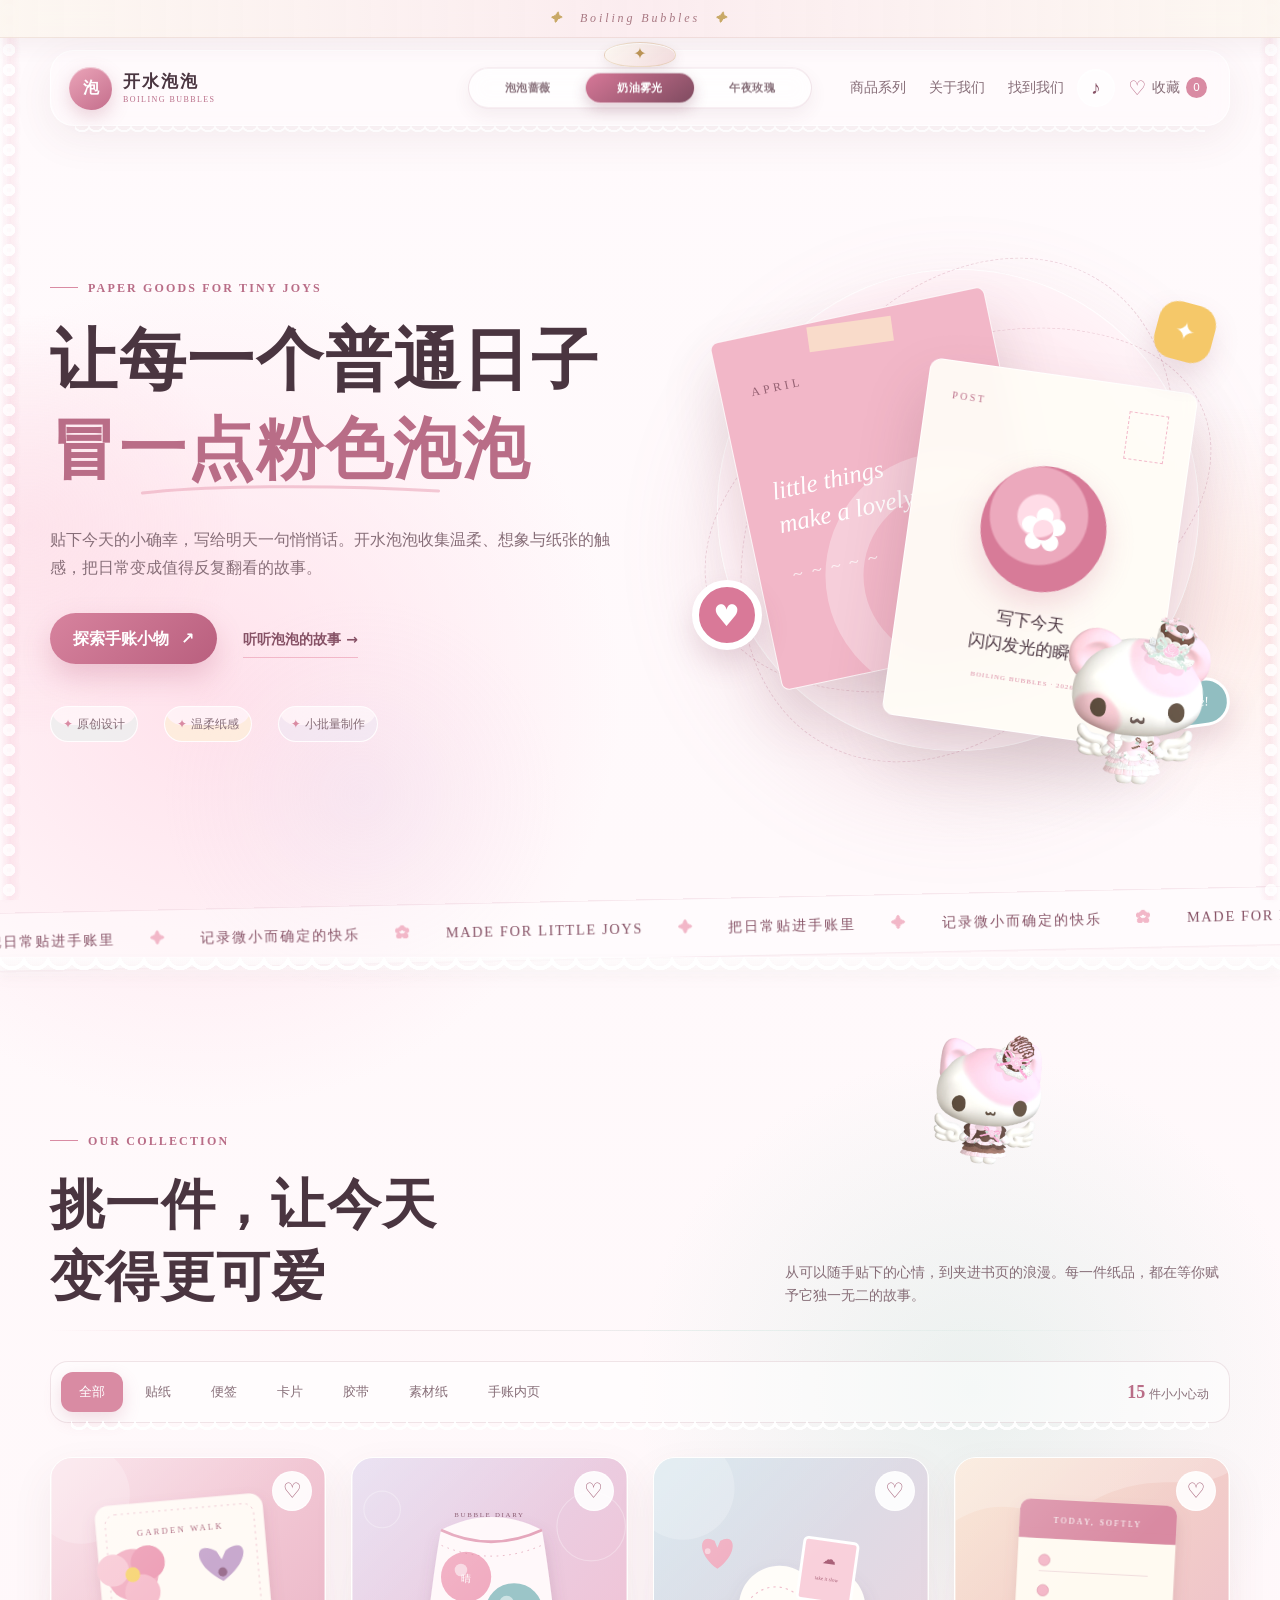
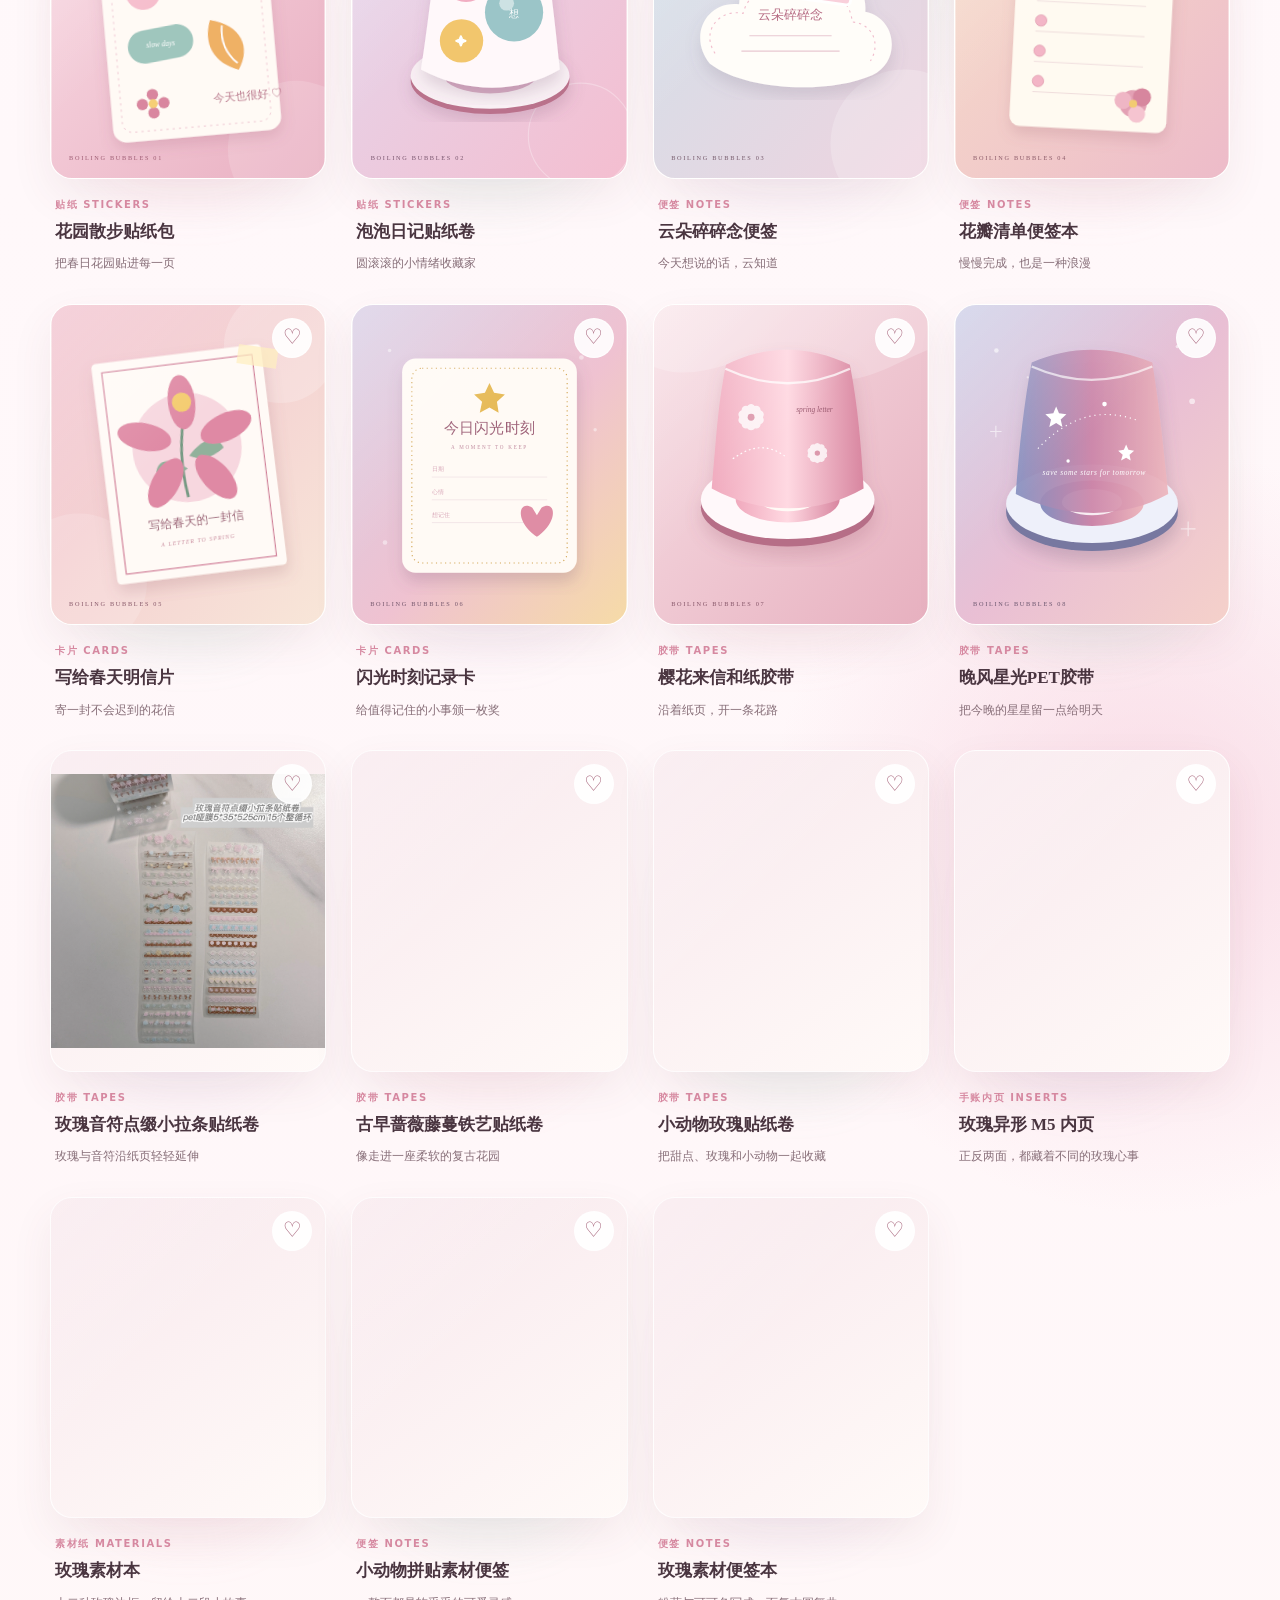
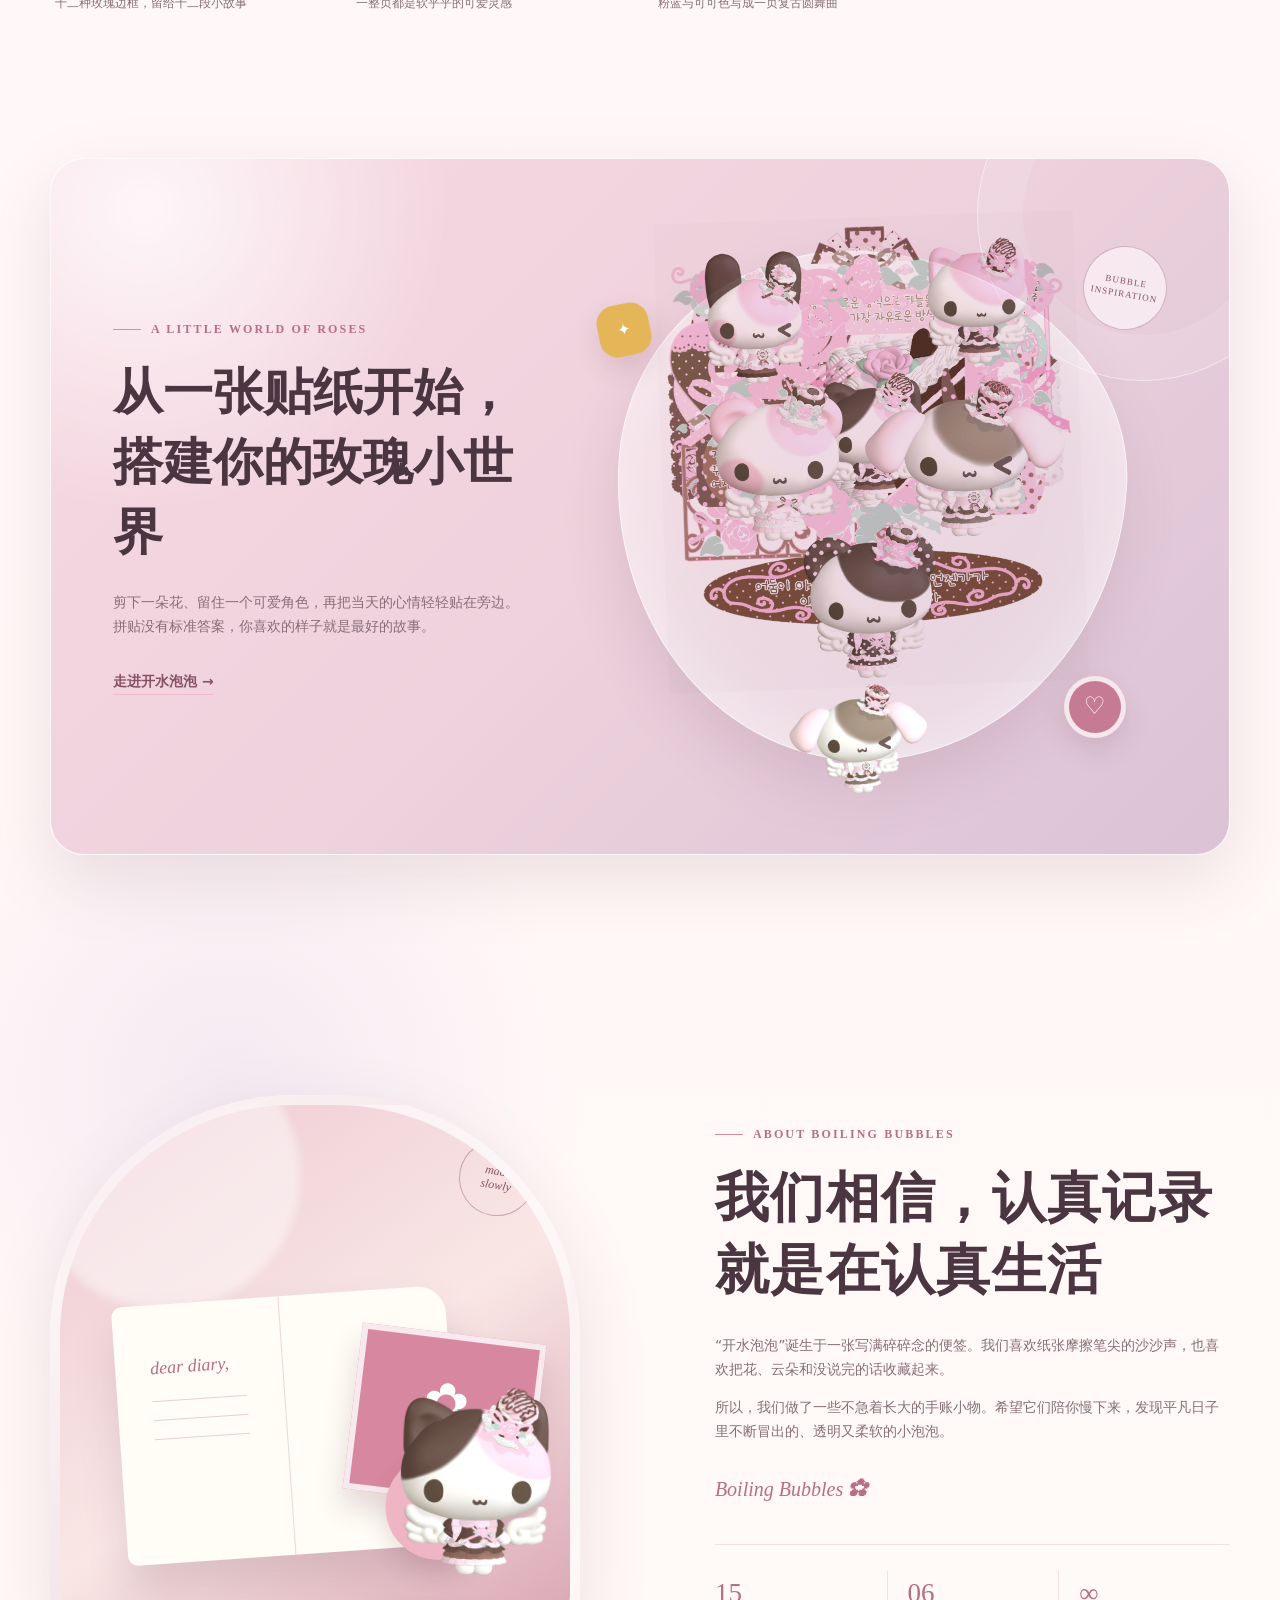
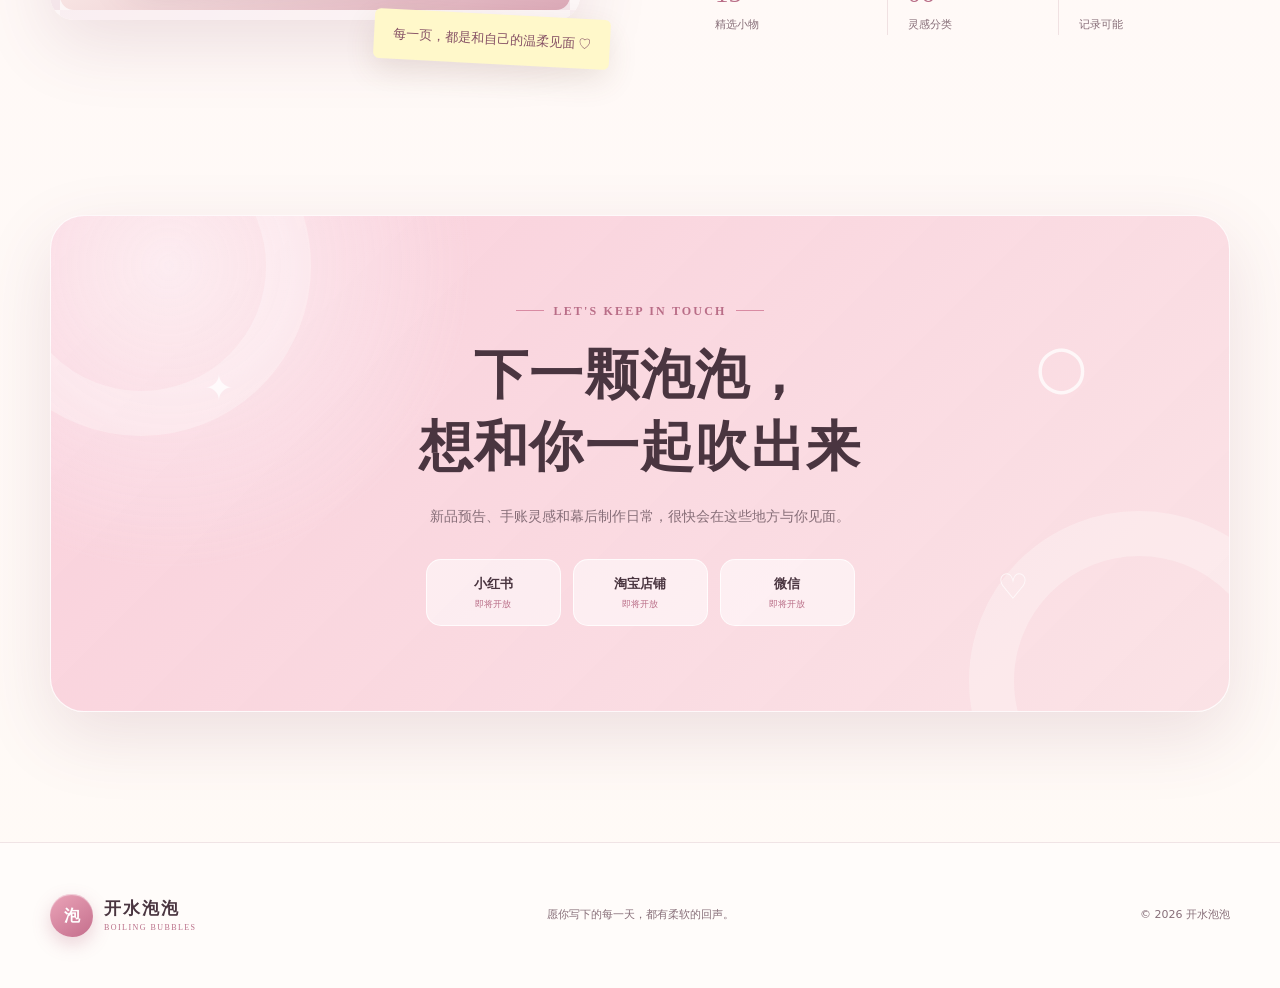
==== commit 7e596cdf: "优化页面效果" ====
--- a/scheme-1.html
+++ b/scheme-1.html
@@ -7,6 +7,7 @@
   <meta name="theme-color" content="#f8cbd8">
   <title>开水泡泡｜把日常写成闪闪发光的故事</title>
   <link rel="icon" href="assets/favicon.svg" type="image/svg+xml">
+  <link rel="preload" href="assets/audio/bgm-cream-mist.mp3" as="audio" type="audio/mpeg">
   <link rel="stylesheet" href="styles.css">
   <script src="audio.js" defer></script>
   <script src="script.js" defer></script>
--- a/styles.css
+++ b/styles.css
@@ -1026,6 +1026,15 @@
 .favorite-button.is-favorite {
   color: #fff;
   background: var(--rose-500);
+}
+
+.collections.is-favorite-hint .favorite-button {
+  animation: favorite-hint 0.72s ease-in-out 2;
+}
+
+@keyframes favorite-hint {
+  0%, 100% { transform: scale(1); }
+  45% { transform: scale(1.16); box-shadow: 0 0 0 8px rgba(221, 128, 162, .12); }
 }
 
 .quick-view {
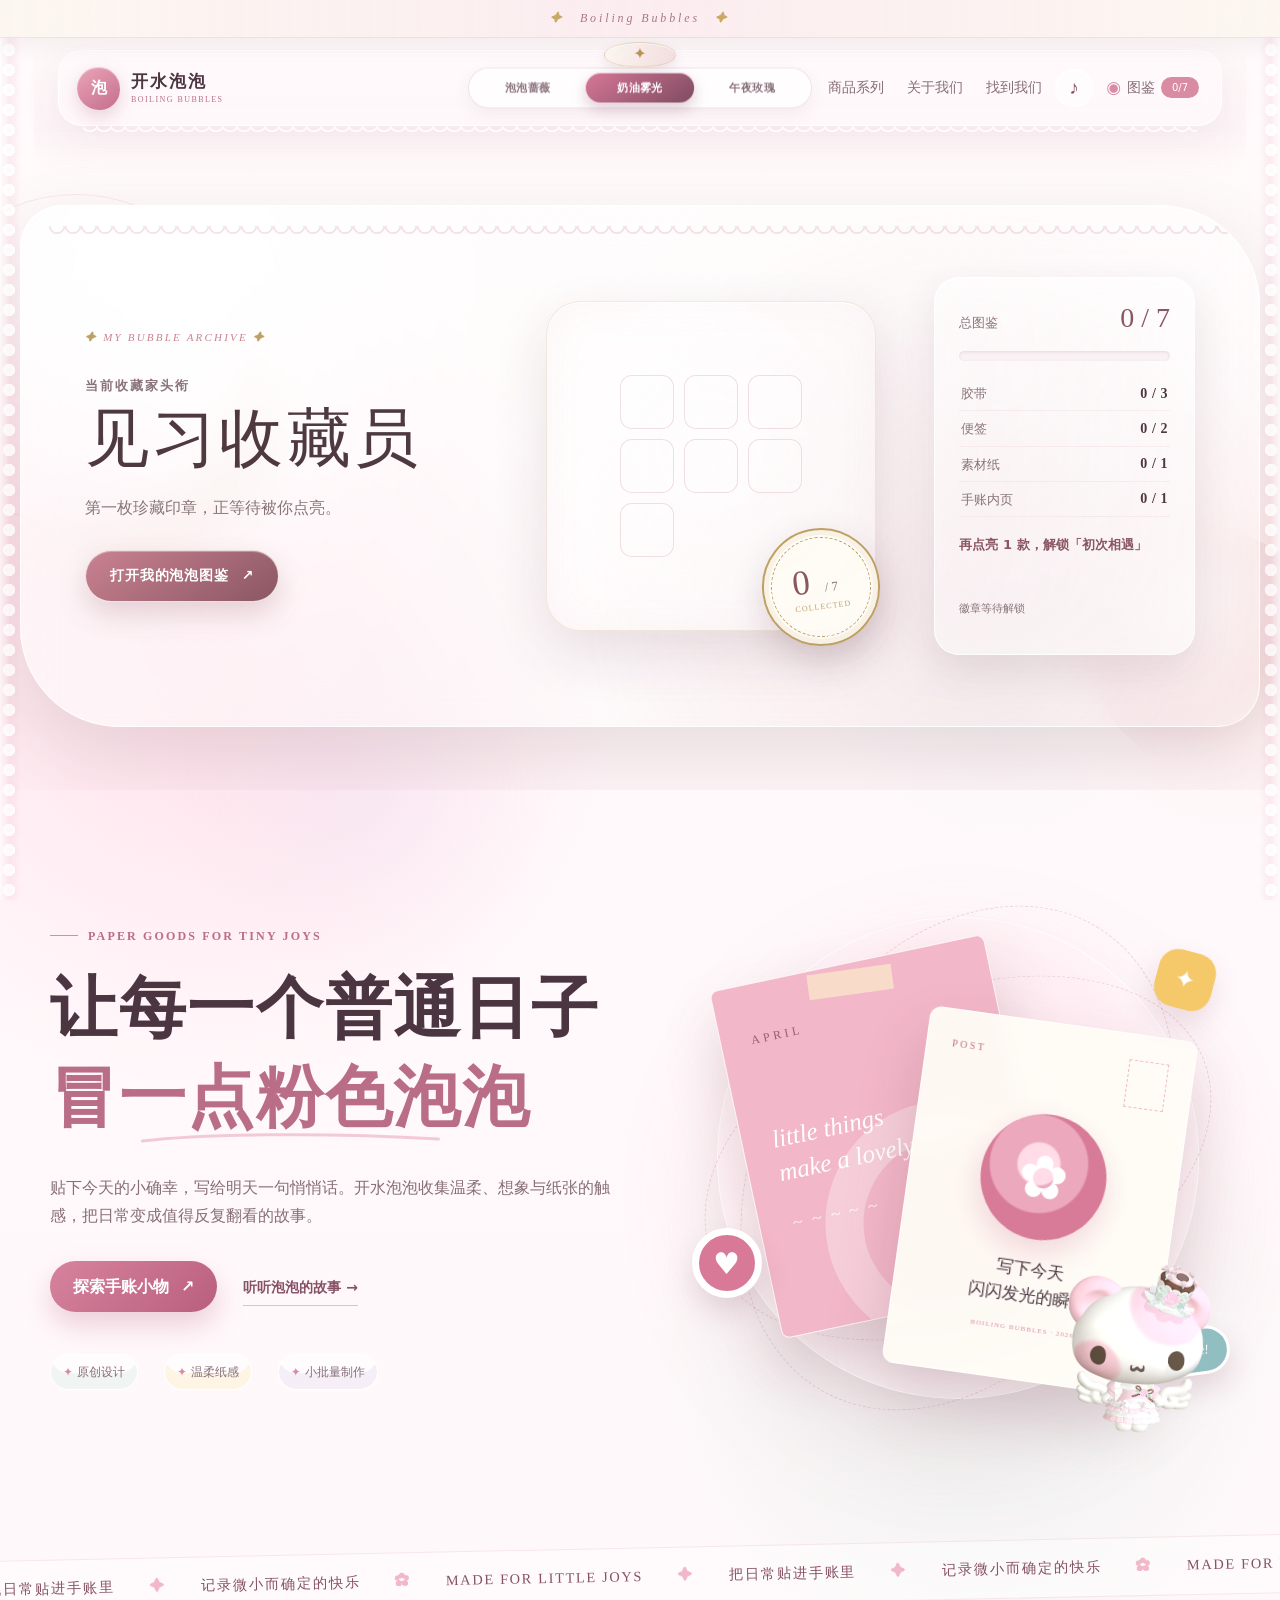
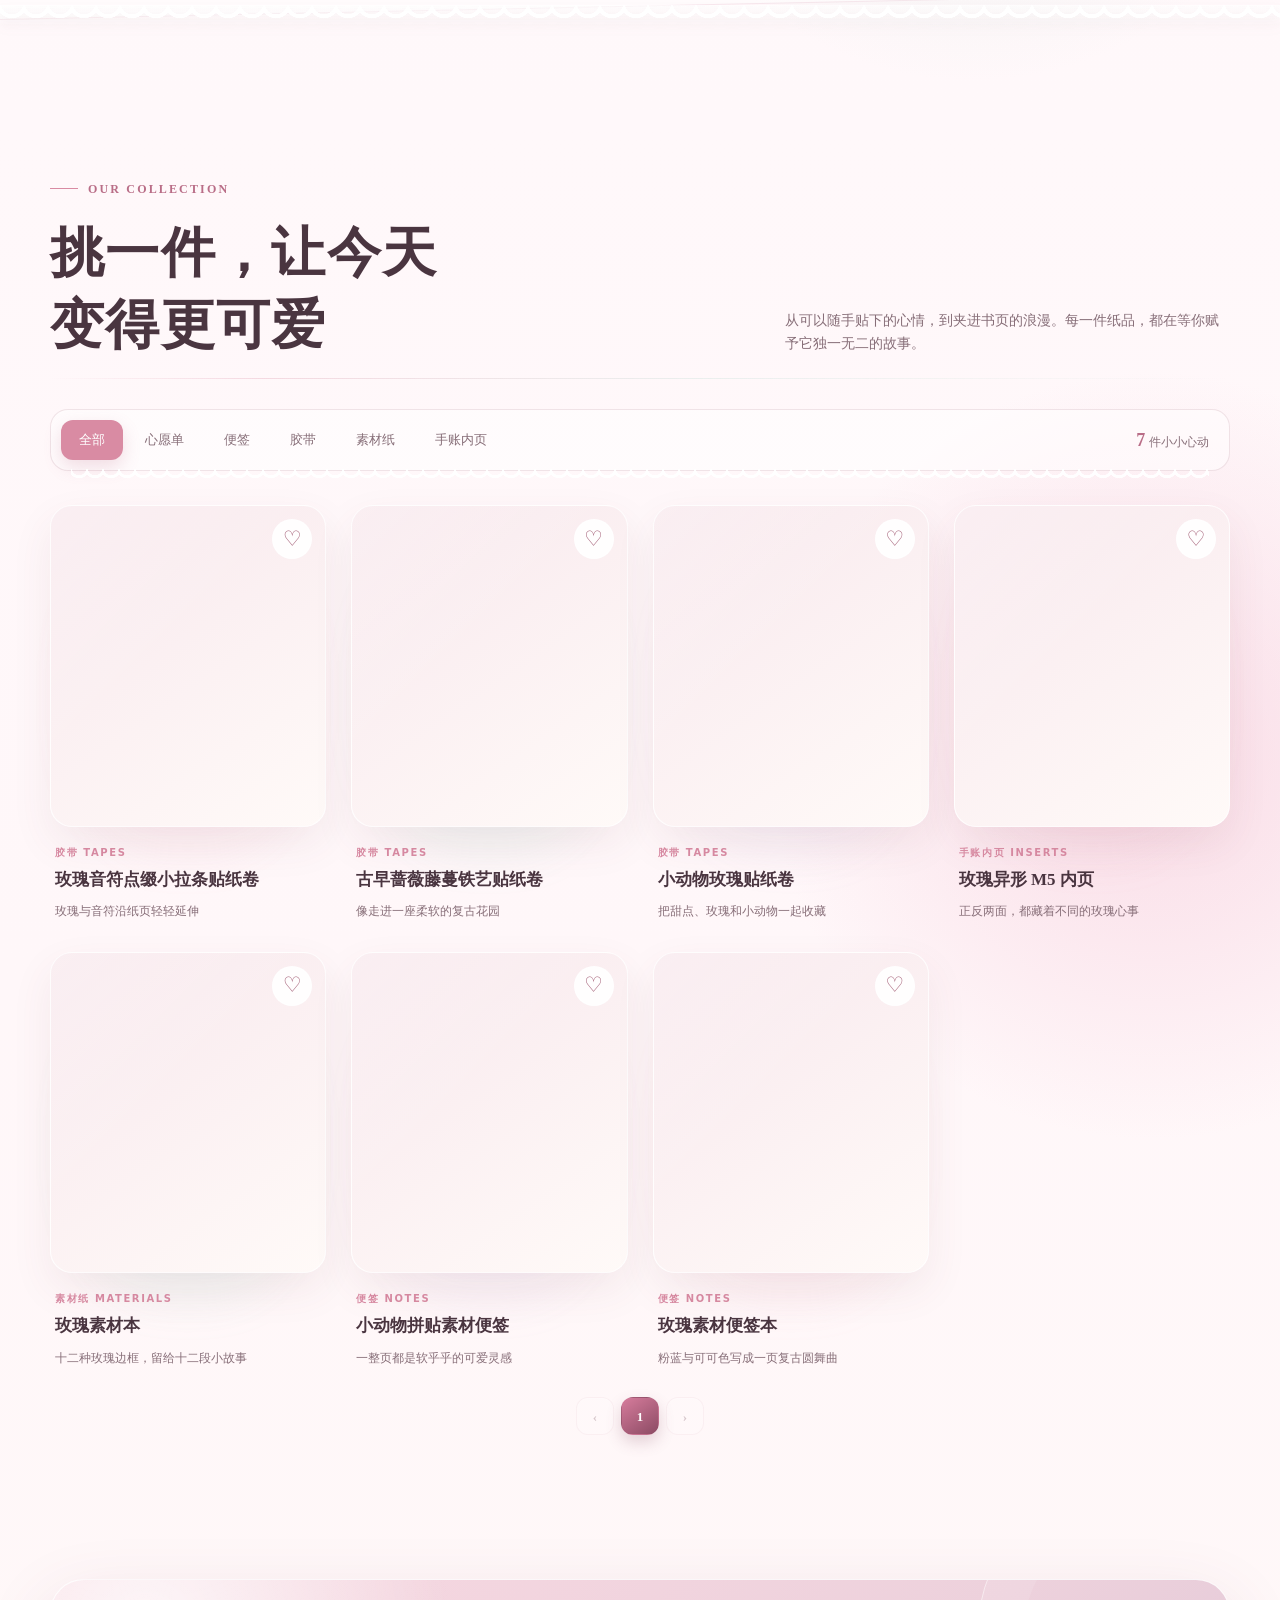
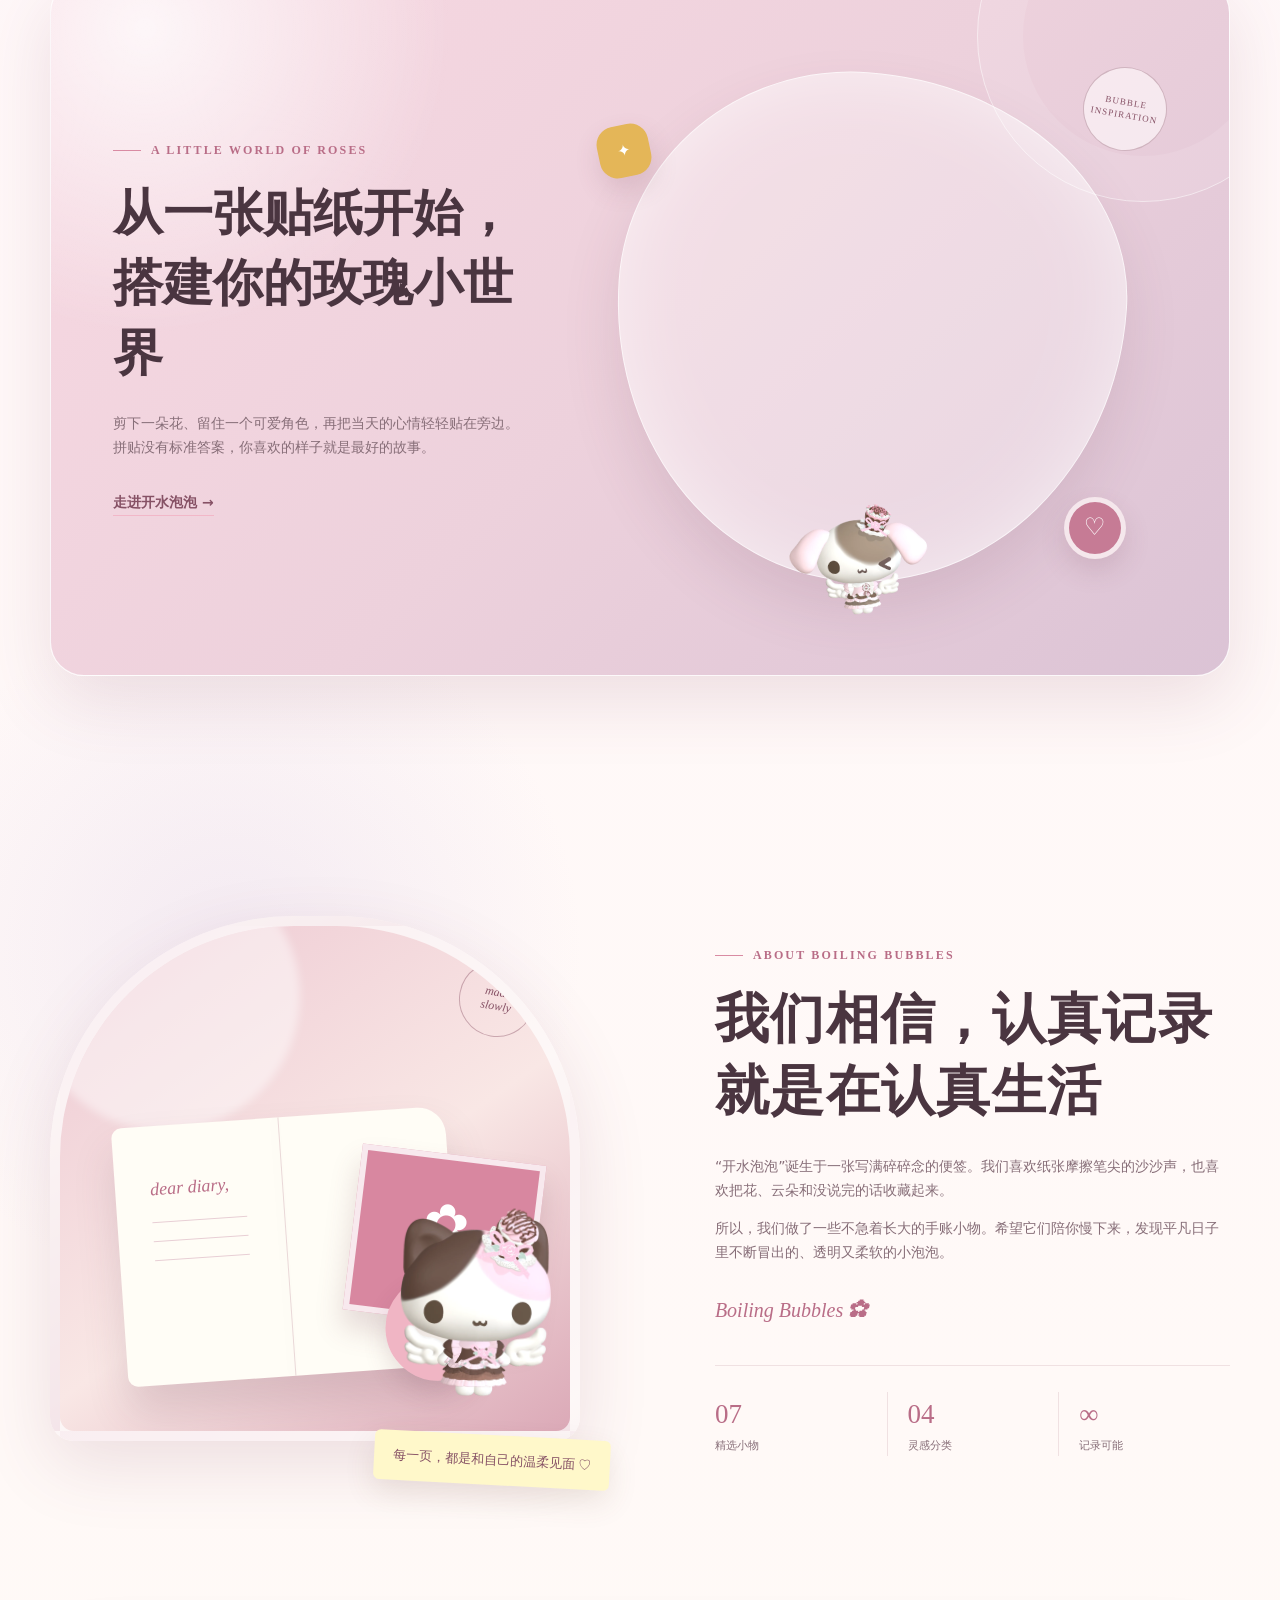
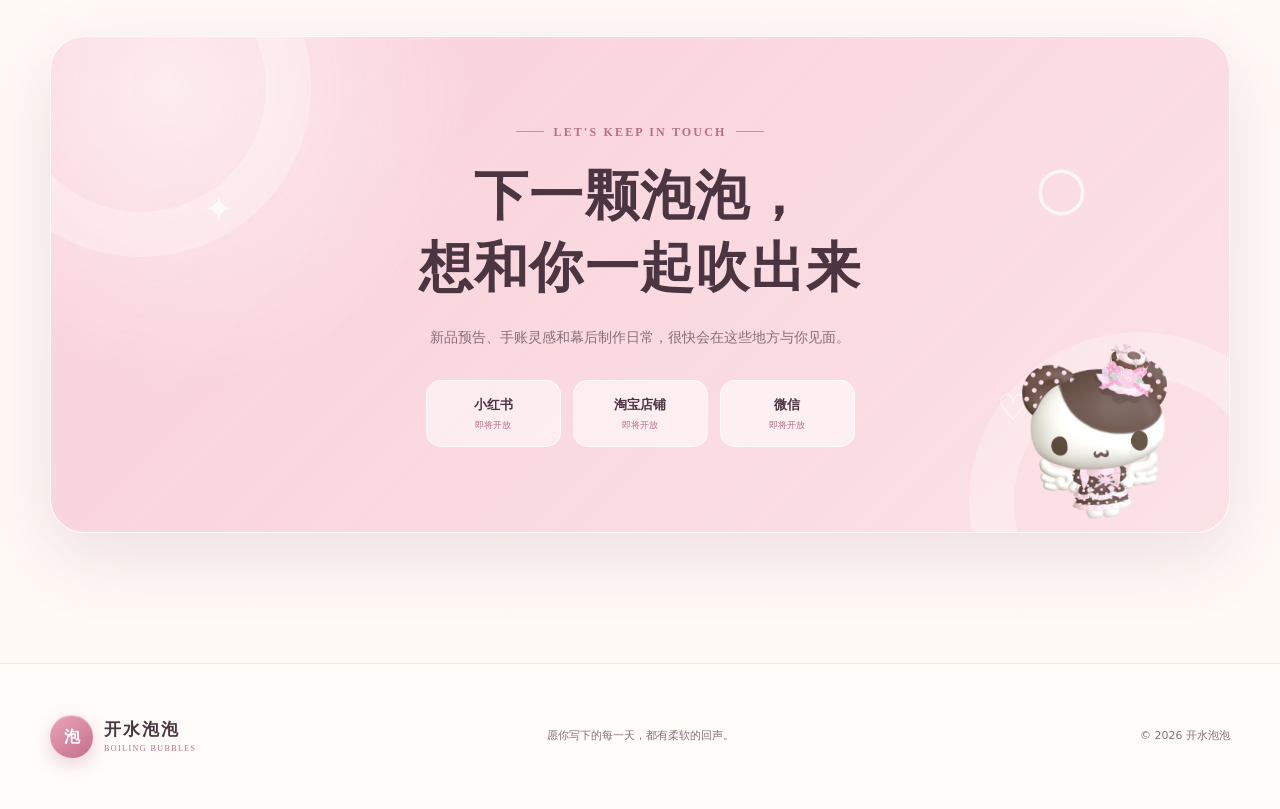
==== commit c0135381: "优化页面效果" ====
--- a/scheme-1.html
+++ b/scheme-1.html
@@ -11,6 +11,7 @@
   <link rel="stylesheet" href="styles.css">
   <script src="audio.js" defer></script>
   <script src="script.js" defer></script>
+  <script src="collection.js" defer></script>
 </head>
 <body class="scheme-one">
   <a class="skip-link" href="#main">跳到主要内容</a>
@@ -70,9 +71,9 @@
         <button class="sound-toggle" type="button" data-sound-toggle aria-pressed="false" aria-label="开启页面声音">
           <span class="sound-toggle-icon" data-sound-icon aria-hidden="true">♪</span><span data-sound-label>音乐</span>
         </button>
-        <button class="favorite-nav" type="button" data-show-favorites aria-label="查看收藏商品">
-          <span aria-hidden="true">♡</span> 收藏
-          <span class="favorite-count" data-favorite-count>0</span>
+        <button class="favorite-nav collection-nav" type="button" data-open-collection aria-label="打开我的泡泡图鉴">
+          <span aria-hidden="true">◉</span> 图鉴
+          <span class="favorite-count collection-count" data-collection-count>0/7</span>
         </button>
       </nav>
     </div>
@@ -138,14 +139,13 @@
       <div class="filter-row lace-card reveal" role="toolbar" aria-label="筛选商品">
         <div class="filter-buttons" data-filters>
           <button class="filter-button is-active" type="button" data-filter="all" aria-pressed="true">全部</button>
-          <button class="filter-button" type="button" data-filter="stickers" aria-pressed="false">贴纸</button>
+          <button class="filter-button" type="button" data-filter="favorites" aria-pressed="false">心愿单</button>
           <button class="filter-button" type="button" data-filter="notes" aria-pressed="false">便签</button>
-          <button class="filter-button" type="button" data-filter="cards" aria-pressed="false">卡片</button>
           <button class="filter-button" type="button" data-filter="tapes" aria-pressed="false">胶带</button>
           <button class="filter-button" type="button" data-filter="materials" aria-pressed="false">素材纸</button>
           <button class="filter-button" type="button" data-filter="inserts" aria-pressed="false">手账内页</button>
         </div>
-        <p class="result-count" aria-live="polite"><strong data-result-count>15</strong> 件小小心动</p>
+        <p class="result-count" aria-live="polite"><strong data-result-count>7</strong> 件小小心动</p>
       </div>
 
       <div class="product-grid" data-product-grid></div>
@@ -196,8 +196,8 @@
         <p>所以，我们做了一些不急着长大的手账小物。希望它们陪你慢下来，发现平凡日子里不断冒出的、透明又柔软的小泡泡。</p>
         <div class="about-signature">Boiling Bubbles <span>✿</span></div>
         <dl class="about-stats">
-          <div><dt>15</dt><dd>精选小物</dd></div>
-          <div><dt>06</dt><dd>灵感分类</dd></div>
+          <div><dt data-product-total>0</dt><dd>精选小物</dd></div>
+          <div><dt data-category-total>0</dt><dd>灵感分类</dd></div>
           <div><dt>∞</dt><dd>记录可能</dd></div>
         </dl>
       </div>
--- a/styles.css
+++ b/styles.css
@@ -35,6 +35,9 @@
 }
 
 body {
+  --header-fixed-top: 38px;
+  --header-flow-space: 142px;
+  --header-edge-gap: 34px;
   margin: 0;
   color: var(--ink);
   background:
@@ -49,8 +52,10 @@
   overflow-x: hidden;
 }
 
+html.modal-open,
 body.modal-open {
   overflow: hidden;
+  overscroll-behavior: none;
 }
 
 body.is-welcoming {
@@ -247,10 +252,44 @@
 }
 
 .site-header {
-  position: sticky;
+  position: fixed;
   z-index: 100;
-  top: 0;
+  isolation: isolate;
+  top: var(--header-fixed-top);
+  right: var(--header-edge-gap);
+  left: var(--header-edge-gap);
   padding: 16px 0;
+  transition: opacity .24s ease, visibility .24s ease, transform .24s ease;
+}
+
+.site-header::before {
+  position: absolute;
+  z-index: -1;
+  inset: 0 0 -34px;
+  border-radius: 0 0 30px 30px;
+  content: "";
+  background: linear-gradient(180deg, rgba(255, 250, 250, .75) 0%, rgba(252, 241, 244, .58) 68%, rgba(252, 241, 244, 0) 100%);
+  backdrop-filter: blur(22px) saturate(1.08);
+  -webkit-backdrop-filter: blur(22px) saturate(1.08);
+  -webkit-mask-image: linear-gradient(180deg, #000 0%, #000 67%, rgba(0,0,0,.72) 79%, transparent 100%);
+  mask-image: linear-gradient(180deg, #000 0%, #000 67%, rgba(0,0,0,.72) 79%, transparent 100%);
+  pointer-events: none;
+}
+
+.site-header + main { padding-top: var(--header-flow-space); }
+
+body.modal-open .site-header {
+  visibility: hidden;
+  opacity: 0;
+  pointer-events: none;
+  transform: translateY(-12px);
+}
+
+body.modal-open .lolita-top-crown {
+  visibility: hidden;
+  opacity: 0;
+  pointer-events: none;
+  transform: translateY(-100%);
 }
 
 .site-header.is-scrolled .nav-wrap {
@@ -944,6 +983,12 @@
   display: grid;
   grid-template-columns: repeat(4, 1fr);
   gap: 25px;
+}
+
+@media (min-width: 1021px) {
+  .product-grid[data-page-items="1"] { width: 25%; grid-template-columns: 1fr; margin-inline: auto; }
+  .product-grid[data-page-items="2"] { width: 50%; grid-template-columns: repeat(2, 1fr); margin-inline: auto; }
+  .product-grid[data-page-items="3"] { width: 75%; grid-template-columns: repeat(3, 1fr); margin-inline: auto; }
 }
 
 .product-card {
@@ -2086,12 +2131,13 @@
 @media (max-width: 1020px) {
   .hero { gap: 25px; }
   .hero-art { transform: scale(0.88); }
-  .product-grid { grid-template-columns: repeat(3, 1fr); }
+  .product-grid { grid-template-columns: repeat(4, 1fr); }
   .about { gap: 55px; }
 }
 
 @media (max-width: 780px) {
   :root { --shell: min(100% - 32px, 640px); }
+  body { --header-fixed-top: 31px; --header-flow-space: 163px; --header-edge-gap: 14px; }
 
   .page-glow { display: none; }
   .page-lace { width: 11px; opacity: .68; background-size: 12px 16px, 12px 16px, auto; }
@@ -2143,6 +2189,8 @@
   .hero-art { width: 100%; min-height: 500px; margin: 0; transform: none; }
   .section-heading { grid-template-columns: 1fr; gap: 20px; }
   .product-grid { grid-template-columns: repeat(2, 1fr); }
+  .product-grid[data-page-items="1"] { width: 50%; grid-template-columns: 1fr; margin-inline: auto; }
+  .product-grid[data-page-items="3"] > .product-card:last-child { grid-column: 1 / -1; width: calc(50% - 8px); justify-self: center; }
   .inspiration { padding-bottom: 100px; }
   .inspiration-card { padding: 48px 36px 76px; grid-template-columns: 1fr; gap: 25px; text-align: center; }
   .inspiration-copy .eyebrow { justify-content: center; }
@@ -2263,8 +2311,11 @@
 }
 
 .scheme-one .lolita-top-crown {
-  position: relative;
+  position: fixed;
   z-index: 101;
+  top: 0;
+  right: 0;
+  left: 0;
   height: 38px;
   display: flex;
   align-items: center;
@@ -2281,6 +2332,7 @@
   font-style: italic;
   letter-spacing: .24em;
   backdrop-filter: blur(12px);
+  transition: opacity .24s ease, visibility .24s ease, transform .24s ease;
 }
 
 .scheme-one .lolita-top-crown b { font-weight: 400; }
@@ -2403,8 +2455,11 @@
 }
 
 .scheme-two .lolita-top-crown {
-  position: relative;
+  position: fixed;
   z-index: 101;
+  top: 0;
+  right: 0;
+  left: 0;
   height: 38px;
   display: flex;
   align-items: center;
@@ -2420,12 +2475,19 @@
   font-style: italic;
   letter-spacing: .24em;
   backdrop-filter: blur(10px);
+  transition: opacity .24s ease, visibility .24s ease, transform .24s ease;
 }
 
 .scheme-two .lolita-top-crown b { font-weight: 400; }
 .scheme-two .lolita-top-crown span { color: #c6a365; }
 
-.scheme-two .site-header { padding-top: 12px; }
+.scheme-two .site-header {
+  padding-top: 12px;
+}
+
+.scheme-two .site-header::before {
+  background: linear-gradient(180deg, rgba(255, 247, 249, .78) 0%, rgba(250, 232, 238, .6) 68%, rgba(250, 232, 238, 0) 100%);
+}
 
 .scheme-two .nav-wrap {
   min-height: 76px;
@@ -3036,6 +3098,7 @@
 @media (max-width: 780px) {
   .scheme-two::before { inset: 6px; border-radius: 14px; }
   .scheme-two .page-lace { width: 13px; opacity: .72; }
+  .scheme-one .lolita-top-crown,
   .scheme-two .lolita-top-crown { height: 31px; font-size: 9px; }
   .scheme-two .nav-wrap { min-height: 64px; border-radius: 18px 18px 24px 24px; }
   .scheme-two .nav-wrap::before { display: none; }
@@ -3550,6 +3613,514 @@
   }
 }
 
+/* ── Bubble collection book ───────────────────────────────────────────── */
+.collection-nav > span:first-child {
+  color: var(--rose-500);
+  font-size: 17px;
+  line-height: 1;
+}
+
+.collection-count {
+  min-width: 38px;
+  padding-inline: 7px;
+  font-size: 10px;
+}
+
+.collection-book {
+  --book-accent: #c7698b;
+  --book-accent-deep: #7e4059;
+  --book-gold: #c6a15e;
+  --book-ink: #563844;
+  --book-muted: #8b707a;
+  --book-paper: rgba(255, 251, 247, .98);
+  width: min(1480px, calc(100% - 28px));
+  height: min(900px, calc(100% - 28px));
+  max-width: none;
+  max-height: none;
+  padding: 0;
+  overflow: visible;
+  border: 0;
+  color: var(--book-ink);
+  background: transparent;
+}
+
+.collection-book::backdrop {
+  background: rgba(66, 36, 48, .5);
+  backdrop-filter: blur(10px) saturate(.85);
+  -webkit-backdrop-filter: blur(10px) saturate(.85);
+}
+
+.collection-book[open] { animation: collection-book-in .42s cubic-bezier(.2, .75, .2, 1); }
+
+@keyframes collection-book-in {
+  from { opacity: 0; transform: translateY(20px) scale(.975); }
+}
+
+.collection-book-shell {
+  position: relative;
+  height: 100%;
+  padding: 36px clamp(22px, 3.5vw, 58px) 52px;
+  overflow-x: hidden;
+  overflow-y: auto;
+  overscroll-behavior: contain;
+  border: 1px solid rgba(255, 255, 255, .82);
+  border-radius: 34px;
+  background:
+    radial-gradient(circle at 8% 3%, rgba(255, 255, 255, .95), transparent 24rem),
+    radial-gradient(circle at 92% 12%, color-mix(in srgb, var(--book-accent) 15%, transparent), transparent 25rem),
+    repeating-linear-gradient(90deg, rgba(140, 76, 99, .025) 0 1px, transparent 1px 34px),
+    var(--book-paper);
+  box-shadow: 0 32px 100px rgba(55, 26, 38, .32), inset 0 0 0 5px rgba(255, 255, 255, .38);
+  scrollbar-color: color-mix(in srgb, var(--book-accent) 60%, transparent) transparent;
+}
+
+.collection-book-shell::before,
+.collection-book-shell::after {
+  position: absolute;
+  z-index: 0;
+  width: 210px;
+  height: 210px;
+  border: 1px solid color-mix(in srgb, var(--book-gold) 28%, transparent);
+  border-radius: 50%;
+  content: "";
+  pointer-events: none;
+}
+
+.collection-book-shell::before { top: -132px; left: -70px; box-shadow: 38px 45px 0 -18px transparent, 38px 45px 0 -17px color-mix(in srgb, var(--book-accent) 15%, transparent); }
+.collection-book-shell::after { right: -92px; bottom: -142px; }
+
+.collection-book-close {
+  position: sticky;
+  top: 0;
+  z-index: 8;
+  width: 42px;
+  height: 42px;
+  margin: 0 0 -42px auto;
+  display: grid;
+  place-items: center;
+  border: 1px solid rgba(255, 255, 255, .8);
+  border-radius: 50%;
+  color: #fff;
+  background: linear-gradient(145deg, var(--book-accent), var(--book-accent-deep));
+  box-shadow: 0 8px 20px color-mix(in srgb, var(--book-accent-deep) 25%, transparent);
+  cursor: pointer;
+  font: 300 25px/1 sans-serif;
+}
+
+.collection-book-close:hover { transform: rotate(6deg) scale(1.04); }
+.collection-book-close:focus-visible { outline: 3px solid color-mix(in srgb, var(--book-accent) 40%, transparent); outline-offset: 3px; }
+
+.collection-book-hero {
+  position: relative;
+  z-index: 1;
+  min-height: 220px;
+  padding: clamp(28px, 4vw, 52px);
+  display: grid;
+  grid-template-columns: minmax(0, 1.25fr) minmax(330px, .75fr);
+  align-items: center;
+  gap: clamp(28px, 5vw, 80px);
+  overflow: hidden;
+  border: 1px solid color-mix(in srgb, var(--book-gold) 28%, transparent);
+  border-radius: 28px 70px 28px 70px;
+  background:
+    linear-gradient(120deg, rgba(255, 255, 255, .78), rgba(255, 255, 255, .34)),
+    color-mix(in srgb, var(--book-accent) 8%, transparent);
+  box-shadow: inset 0 1px rgba(255, 255, 255, .9), 0 18px 48px rgba(78, 39, 54, .08);
+}
+
+.collection-book-hero::after {
+  position: absolute;
+  top: -75px;
+  left: 42%;
+  width: 210px;
+  height: 210px;
+  border: 38px solid color-mix(in srgb, var(--book-accent) 6%, transparent);
+  border-radius: 50%;
+  content: "";
+  pointer-events: none;
+}
+
+.collection-book-copy { position: relative; z-index: 1; }
+.collection-kicker { margin: 0 0 10px; color: var(--book-accent); font-family: Georgia, serif; font-size: 12px; font-style: italic; letter-spacing: .18em; }
+.collection-kicker span { color: var(--book-gold); }
+.collection-book-copy h2 { margin: 0; font-family: var(--serif); font-size: clamp(38px, 5vw, 68px); font-weight: 500; line-height: 1.1; letter-spacing: .06em; }
+.collection-book-copy > h2 + p { max-width: 610px; margin: 18px 0 0; color: var(--book-muted); font-size: 16px; line-height: 1.85; }
+
+.collection-share-button {
+  min-height: 54px;
+  margin-top: 24px;
+  padding: 10px 20px 10px 15px;
+  display: inline-grid;
+  grid-template-columns: 30px auto;
+  grid-template-rows: auto auto;
+  align-items: center;
+  column-gap: 10px;
+  border: 1px solid color-mix(in srgb, var(--book-gold) 45%, transparent);
+  border-radius: 18px;
+  color: #fff;
+  background: linear-gradient(145deg, var(--book-accent), var(--book-accent-deep));
+  box-shadow: 0 12px 25px color-mix(in srgb, var(--book-accent-deep) 22%, transparent), inset 0 1px rgba(255,255,255,.25);
+  cursor: pointer;
+  text-align: left;
+  transition: transform .22s ease, box-shadow .22s ease, opacity .22s ease;
+}
+.collection-share-button > span { grid-row: 1 / 3; display: grid; place-items: center; color: #f6d99d; font-size: 24px; }
+.collection-share-button b { font-size: 14px; letter-spacing: .04em; }
+.collection-share-button small { margin-top: 2px; color: rgba(255,255,255,.76); font-size: 10px; font-weight: 500; }
+.collection-share-button:hover:not(:disabled) { transform: translateY(-2px); box-shadow: 0 16px 32px color-mix(in srgb, var(--book-accent-deep) 28%, transparent), inset 0 1px rgba(255,255,255,.3); }
+.collection-share-button:disabled { cursor: wait; opacity: .72; }
+.collection-share-button:focus-visible { outline: 3px solid color-mix(in srgb, var(--book-accent) 38%, transparent); outline-offset: 3px; }
+
+.collection-progress-card {
+  position: relative;
+  z-index: 1;
+  padding: 24px 26px;
+  border: 1px solid rgba(255, 255, 255, .8);
+  border-radius: 24px;
+  background: rgba(255, 255, 255, .54);
+  box-shadow: 0 14px 35px rgba(72, 35, 49, .1), inset 0 1px rgba(255, 255, 255, .92);
+  backdrop-filter: blur(16px);
+}
+
+.collection-progress-number { display: flex; align-items: baseline; gap: 9px; }
+.collection-progress-number strong { color: var(--book-accent-deep); font-family: Georgia, serif; font-size: 46px; font-weight: 500; line-height: 1; }
+.collection-progress-number span { color: var(--book-muted); font-size: 14px; font-weight: 700; }
+.collection-progress-track { height: 8px; margin-top: 17px; overflow: hidden; border-radius: 99px; background: color-mix(in srgb, var(--book-accent) 12%, #fff); box-shadow: inset 0 1px 3px rgba(58, 24, 37, .1); }
+.collection-progress-track i { width: 0; height: 100%; display: block; border-radius: inherit; background: linear-gradient(90deg, var(--book-accent), var(--book-gold)); box-shadow: 0 0 14px color-mix(in srgb, var(--book-accent) 42%, transparent); transition: width .55s cubic-bezier(.2, .8, .2, 1); }
+.collection-bubbles { margin-top: 13px; display: grid; grid-template-columns: repeat(15, 1fr); gap: 5px; }
+.collection-bubbles span { aspect-ratio: 1; border: 1px solid color-mix(in srgb, var(--book-accent) 25%, transparent); border-radius: 50%; background: rgba(255, 255, 255, .55); transition: .35s ease; }
+.collection-bubbles span.is-filled { border-color: rgba(255, 255, 255, .75); background: radial-gradient(circle at 30% 25%, #fff 0 10%, var(--book-accent) 45%, var(--book-accent-deep)); box-shadow: 0 3px 9px color-mix(in srgb, var(--book-accent-deep) 25%, transparent); transform: translateY(-2px); }
+.collection-next-goal { margin: 14px 0 0; color: var(--book-accent-deep); font-size: 13px; font-weight: 700; }
+
+.collection-milestones {
+  position: relative;
+  z-index: 1;
+  margin: 22px 0;
+  display: grid;
+  grid-template-columns: repeat(5, minmax(0, 1fr));
+  gap: 10px;
+}
+
+.collection-milestone { min-height: 72px; padding: 12px 14px; display: flex; align-items: center; gap: 11px; border: 1px solid color-mix(in srgb, var(--book-accent) 10%, transparent); border-radius: 18px; color: var(--book-muted); background: rgba(255, 255, 255, .34); filter: grayscale(.85); opacity: .58; transition: .3s ease; }
+.collection-milestone.is-earned { border-color: color-mix(in srgb, var(--book-gold) 34%, transparent); color: var(--book-ink); background: rgba(255, 255, 255, .72); filter: none; opacity: 1; box-shadow: 0 10px 24px rgba(68, 32, 46, .07); }
+.collection-milestone-medal { width: 40px; height: 40px; display: grid; place-items: center; flex: 0 0 40px; border: 1px solid color-mix(in srgb, var(--book-gold) 50%, transparent); border-radius: 50%; color: var(--book-gold); background: radial-gradient(circle at 32% 25%, #fff, color-mix(in srgb, var(--book-gold) 16%, #fff)); font-size: 18px; }
+.collection-milestone strong, .collection-milestone small { display: block; }
+.collection-milestone strong { font-family: var(--serif); font-size: 14px; }
+.collection-milestone small { margin-top: 3px; color: var(--book-muted); font-size: 10px; }
+
+.collection-toolbar { position: sticky; top: -36px; z-index: 6; margin: 0 0 22px; padding: 12px 14px; display: flex; align-items: center; gap: 16px; border: 1px solid rgba(255, 255, 255, .8); border-radius: 20px; background: color-mix(in srgb, var(--book-paper) 88%, transparent); box-shadow: 0 9px 25px rgba(63, 30, 42, .08); backdrop-filter: blur(18px); }
+.collection-filters { display: flex; flex-wrap: wrap; gap: 5px; }
+.collection-filter { min-height: 36px; padding: 8px 14px; border: 0; border-radius: 999px; color: var(--book-muted); background: transparent; cursor: pointer; font-size: 13px; }
+.collection-filter:hover { color: var(--book-accent-deep); background: color-mix(in srgb, var(--book-accent) 9%, transparent); }
+.collection-filter.is-active { color: #fff; background: linear-gradient(145deg, var(--book-accent), var(--book-accent-deep)); box-shadow: 0 6px 15px color-mix(in srgb, var(--book-accent-deep) 22%, transparent); }
+.collection-filter:focus-visible { outline: 2px solid var(--book-accent); outline-offset: 2px; }
+.collection-visible-count { margin: 0 0 0 auto; flex: 0 0 auto; color: var(--book-muted); font-size: 12px; }
+
+.collection-grid { position: relative; z-index: 1; display: grid; grid-template-columns: repeat(4, minmax(0, 1fr)); gap: clamp(14px, 1.7vw, 24px); }
+.collection-grid[data-page-items="1"] { width: 25%; grid-template-columns: 1fr; margin-inline: auto; }
+.collection-grid[data-page-items="2"] { width: 50%; grid-template-columns: repeat(2, minmax(0, 1fr)); margin-inline: auto; }
+.collection-grid[data-page-items="3"] { width: 75%; grid-template-columns: repeat(3, minmax(0, 1fr)); margin-inline: auto; }
+.collection-card { --card-radius: 26px; position: relative; min-width: 0; padding: 9px 9px 17px; overflow: hidden; border: 1px solid color-mix(in srgb, var(--book-accent) 12%, rgba(255,255,255,.5)); border-radius: var(--card-radius); background: rgba(255, 255, 255, .58); box-shadow: 0 12px 35px rgba(65, 31, 44, .08), inset 0 1px rgba(255, 255, 255, .95); transition: transform .28s ease, box-shadow .28s ease, border-color .28s ease; animation: collection-card-arrive .42s backwards; animation-delay: calc(var(--card-order) * 35ms); }
+.collection-card:hover { transform: translateY(-5px); box-shadow: 0 20px 42px rgba(65, 31, 44, .13), inset 0 1px rgba(255, 255, 255, .95); }
+@keyframes collection-card-arrive { from { opacity: 0; transform: translateY(13px); } }
+.collection-card-visual { position: relative; aspect-ratio: 4 / 4.7; overflow: hidden; border-radius: calc(var(--card-radius) - 7px); background: color-mix(in srgb, var(--book-accent) 8%, #fff); }
+.collection-card-visual::after { position: absolute; inset: 0; content: ""; background: linear-gradient(125deg, rgba(255,255,255,.38), transparent 28%, transparent 70%, rgba(255,255,255,.18)); pointer-events: none; }
+.collection-card-visual img { width: 100%; height: 100%; object-fit: contain; transition: filter .55s ease, opacity .55s ease, transform .55s cubic-bezier(.2,.8,.2,1); }
+.collection-card:hover .collection-card-visual img { transform: scale(1.025); }
+.collection-card.is-locked .collection-card-visual img { filter: grayscale(.82) saturate(.22) contrast(.92); opacity: .46; transform: scale(.98); }
+.collection-card-number { position: absolute; z-index: 2; top: 12px; left: 12px; padding: 5px 8px; border: 1px solid rgba(255,255,255,.78); border-radius: 999px; color: var(--book-muted); background: rgba(255,255,255,.76); font: italic 10px/1 Georgia, serif; letter-spacing: .08em; backdrop-filter: blur(8px); }
+.collection-lock { position: absolute; z-index: 2; inset: 0; display: grid; place-content: center; justify-items: center; color: var(--book-muted); pointer-events: none; }
+.collection-lock span { width: 54px; height: 54px; display: grid; place-items: center; border: 1px solid color-mix(in srgb, var(--book-accent) 28%, transparent); border-radius: 50%; background: rgba(255,255,255,.66); box-shadow: 0 8px 20px rgba(67,32,45,.08); font: italic 25px/1 Georgia, serif; }
+.collection-lock small { margin-top: 8px; font-size: 11px; letter-spacing: .12em; }
+.collection-card.is-owned .collection-lock { opacity: 0; visibility: hidden; }
+.collection-stamp { position: absolute; z-index: 3; right: 10px; bottom: 10px; width: 66px; height: 66px; display: grid; place-content: center; border: 2px solid var(--book-gold); border-radius: 50%; color: var(--book-gold); background: color-mix(in srgb, var(--book-paper) 78%, transparent); box-shadow: 0 5px 18px rgba(57,27,38,.12), inset 0 0 0 3px color-mix(in srgb, var(--book-gold) 11%, transparent); text-align: center; transform: rotate(-9deg); opacity: 0; transition: .35s ease; }
+.collection-stamp::after { position: absolute; inset: 4px; border: 1px dashed currentColor; border-radius: 50%; content: ""; }
+.collection-stamp span, .collection-stamp small { display: block; }
+.collection-stamp span { font-family: var(--serif); font-size: 16px; font-weight: 700; letter-spacing: .08em; }
+.collection-stamp small { margin-top: 2px; font: 7px/1 Georgia, serif; letter-spacing: .08em; }
+.collection-card.is-owned .collection-stamp { opacity: 1; }
+.collection-card-copy { padding: 14px 7px 0; }
+.collection-card-copy p { margin: 0 0 5px; color: var(--book-accent); font-size: 10px; font-weight: 700; letter-spacing: .12em; }
+.collection-card-copy h3 { min-height: 44px; margin: 0; color: var(--book-ink); font-family: var(--serif); font-size: 16px; line-height: 1.4; }
+.collection-card-copy > small { min-height: 17px; margin-top: 4px; display: block; color: var(--book-muted); font-size: 10px; }
+.collection-own-toggle { width: 100%; min-height: 40px; margin-top: 12px; display: flex; align-items: center; justify-content: center; gap: 7px; border: 1px solid color-mix(in srgb, var(--book-accent) 25%, transparent); border-radius: 13px; color: var(--book-accent-deep); background: color-mix(in srgb, var(--book-accent) 7%, #fff); cursor: pointer; font-size: 13px; font-weight: 700; transition: .22s ease; }
+.collection-own-toggle:hover { border-color: color-mix(in srgb, var(--book-accent) 45%, transparent); transform: translateY(-1px); }
+.collection-own-toggle[aria-pressed="true"] { border-color: transparent; color: #fff; background: linear-gradient(145deg, var(--book-accent), var(--book-accent-deep)); box-shadow: 0 7px 17px color-mix(in srgb, var(--book-accent-deep) 20%, transparent); }
+.collection-own-toggle:focus-visible { outline: 3px solid color-mix(in srgb, var(--book-accent) 32%, transparent); outline-offset: 2px; }
+
+.collection-sparkles { display: none; }
+.collection-sparkles i { position: absolute; left: 50%; top: 50%; width: 8px; height: 8px; border-radius: 50%; background: var(--book-gold); opacity: 0; }
+.collection-card.is-unlocking { border-color: color-mix(in srgb, var(--book-gold) 55%, transparent); box-shadow: 0 18px 42px color-mix(in srgb, var(--book-gold) 16%, transparent), inset 0 1px rgba(255,255,255,.95); }
+.collection-card.is-unlocking .collection-stamp { opacity: 1; }
+.collection-card.is-unlocking .collection-sparkles i { animation: none; }
+.collection-card.is-unlocking .collection-sparkles i:nth-child(1) { --spark-x:-72px; --spark-y:-90px; }
+.collection-card.is-unlocking .collection-sparkles i:nth-child(2) { --spark-x:82px; --spark-y:-64px; animation-delay:.08s; }
+.collection-card.is-unlocking .collection-sparkles i:nth-child(3) { --spark-x:-88px; --spark-y:38px; animation-delay:.12s; }
+.collection-card.is-unlocking .collection-sparkles i:nth-child(4) { --spark-x:76px; --spark-y:70px; animation-delay:.16s; }
+.collection-card.is-unlocking .collection-sparkles i:nth-child(5) { --spark-x:2px; --spark-y:-112px; animation-delay:.2s; }
+@keyframes collection-unlock-card { 0% { transform: scale(.96); } 45% { transform: scale(1.035); box-shadow: 0 0 42px color-mix(in srgb, var(--book-gold) 35%, transparent); } 100% { transform: none; } }
+@keyframes collection-stamp-in { from { opacity: 0; transform: rotate(-24deg) scale(1.55); } to { opacity: 1; transform: rotate(-9deg) scale(1); } }
+@keyframes collection-spark { 0% { opacity: 0; transform: translate(-50%,-50%) scale(.3); } 30% { opacity: 1; } 100% { opacity: 0; transform: translate(calc(-50% + var(--spark-x)), calc(-50% + var(--spark-y))) scale(1.35); } }
+
+.collection-empty { grid-column: 1 / -1; min-height: 330px; display: grid; place-content: center; justify-items: center; border: 1px dashed color-mix(in srgb, var(--book-accent) 32%, transparent); border-radius: 28px; color: var(--book-muted); text-align: center; }
+.collection-empty > span { color: var(--book-accent); font-size: 44px; }
+.collection-empty h3 { margin: 7px 0 5px; color: var(--book-ink); font-family: var(--serif); font-size: 24px; }
+.collection-empty p { margin: 0 0 18px; font-size: 14px; }
+.collection-empty button { padding: 10px 18px; border: 0; border-radius: 999px; color: #fff; background: linear-gradient(145deg, var(--book-accent), var(--book-accent-deep)); cursor: pointer; }
+
+.catalog-pagination {
+  min-height: 46px;
+  margin: 20px auto 0;
+  display: flex;
+  align-items: center;
+  justify-content: center;
+  gap: 7px;
+}
+
+.catalog-pagination[hidden] { display: none; }
+.catalog-pagination button {
+  min-width: 38px;
+  height: 38px;
+  padding: 0 10px;
+  display: grid;
+  place-items: center;
+  border: 1px solid rgba(190,113,142,.2);
+  border-radius: 12px;
+  color: #876974;
+  background: rgba(255,255,255,.6);
+  box-shadow: inset 0 1px rgba(255,255,255,.88);
+  cursor: pointer;
+  font: 600 13px/1 Georgia,var(--serif);
+  transition: color .2s ease,background .2s ease,box-shadow .2s ease,transform .2s ease;
+}
+.catalog-pagination button:hover:not(:disabled) { color: #fff; background: linear-gradient(145deg,#d67c9c,#8c4b64); box-shadow: 0 7px 16px rgba(115,55,78,.18); transform: translateY(-1px); }
+.catalog-pagination button.is-active { border-color: transparent; color: #fff; background: linear-gradient(145deg,#d67c9c,#8c4b64); box-shadow: 0 7px 16px rgba(115,55,78,.2); }
+.catalog-pagination button:disabled { cursor: default; opacity: .34; }
+.catalog-pagination button:focus-visible { outline: 2px solid #cf7696; outline-offset: 2px; }
+.catalog-pagination-ellipsis { min-width: 22px; color: #a98d97; text-align: center; }
+.collection-book .catalog-pagination button { border-color: color-mix(in srgb,var(--book-accent) 22%,transparent); color: var(--book-muted); background: color-mix(in srgb,var(--book-paper) 82%,transparent); }
+.collection-book .catalog-pagination button:hover:not(:disabled),
+.collection-book .catalog-pagination button.is-active { color:#fff; background:linear-gradient(145deg,var(--book-accent),var(--book-accent-deep)); }
+
+.collection-celebration { position: fixed; z-index: 20; top: 50%; left: 50%; min-width: 260px; padding: 28px 34px; display: grid; justify-items: center; border: 1px solid rgba(255,255,255,.82); border-radius: 28px; color: var(--book-ink); background: color-mix(in srgb, var(--book-paper) 92%, transparent); box-shadow: 0 30px 90px rgba(48,21,31,.32); backdrop-filter: blur(18px); opacity: 0; transform: translate(-50%,-44%) scale(.86); transition: .38s cubic-bezier(.15,.85,.2,1.12); }
+.collection-celebration.is-visible { opacity: 1; transform: translate(-50%,-50%) scale(1); }
+.collection-celebration.is-leaving { opacity: 0; transform: translate(-50%,-55%) scale(.96); }
+.collection-celebration > span { width: 78px; height: 78px; display: grid; place-items: center; border: 1px solid color-mix(in srgb, var(--book-gold) 60%, transparent); border-radius: 50%; color: var(--book-gold); background: radial-gradient(circle at 32% 24%, #fff, color-mix(in srgb, var(--book-gold) 20%, #fff)); box-shadow: 0 10px 28px color-mix(in srgb, var(--book-gold) 22%, transparent); font-size: 34px; }
+.collection-celebration small { margin-top: 15px; color: var(--book-accent); font-size: 11px; font-weight: 700; letter-spacing: .16em; }
+.collection-celebration strong { margin-top: 5px; font-family: var(--serif); font-size: 25px; }
+
+.toast-action { margin-left: 12px; padding: 5px 10px; border: 1px solid rgba(255,255,255,.48); border-radius: 999px; color: #fff; background: rgba(255,255,255,.14); cursor: pointer; font: inherit; font-weight: 700; text-decoration: underline; text-underline-offset: 2px; }
+
+/* Theme-specific collection materials. */
+.scheme-one .collection-book { --book-accent:#c98291; --book-accent-deep:#8d5864; --book-gold:#bea064; --book-ink:#4f3940; --book-muted:#89747a; --book-paper:rgba(255,252,247,.985); }
+.scheme-two .collection-book { --book-accent:#d27698; --book-accent-deep:#914d68; --book-gold:#c7a363; --book-ink:#5d3d49; --book-muted:#8e717c; --book-paper:rgba(255,250,246,.985); }
+.scheme-three .collection-book { --book-accent:#ad5877; --book-accent-deep:#4d2031; --book-gold:#d2ad62; --book-ink:#f4e7e8; --book-muted:#c3a9ae; --book-paper:rgba(49,20,31,.985); }
+.scheme-three .collection-book-shell { border-color:rgba(230,198,136,.24); background:radial-gradient(circle at 8% 3%,rgba(117,54,78,.32),transparent 24rem),radial-gradient(circle at 92% 12%,rgba(198,148,70,.09),transparent 25rem),repeating-linear-gradient(90deg,rgba(255,255,255,.018) 0 1px,transparent 1px 34px),var(--book-paper); box-shadow:0 32px 100px rgba(20,6,12,.62),inset 0 0 0 5px rgba(255,255,255,.025); }
+.scheme-three .collection-book-hero { border-color:rgba(210,173,98,.28); background:linear-gradient(120deg,rgba(102,43,65,.55),rgba(48,18,29,.3)),rgba(255,255,255,.02); box-shadow:inset 0 1px rgba(255,255,255,.06),0 18px 48px rgba(10,3,6,.25); }
+.scheme-three .collection-progress-card,
+.scheme-three .collection-milestone.is-earned,
+.scheme-three .collection-card { border-color:rgba(220,184,119,.18); background:rgba(255,248,239,.055); box-shadow:0 14px 35px rgba(8,2,5,.22),inset 0 1px rgba(255,255,255,.05); }
+.scheme-three .collection-toolbar { border-color:rgba(220,184,119,.15); background:rgba(48,19,30,.9); }
+.scheme-three .collection-card-visual { background:rgba(255,244,238,.07); }
+.scheme-three .collection-card-number,
+.scheme-three .collection-lock span { border-color:rgba(229,196,132,.18); background:rgba(47,18,29,.78); }
+.scheme-three .collection-own-toggle { background:rgba(255,255,255,.045); }
+.scheme-three .collection-bubbles span { background:rgba(255,255,255,.05); }
+.scheme-three .collection-stamp { background:rgba(49,20,31,.82); }
+
+@media (max-width: 1180px) {
+  .collection-grid { grid-template-columns: repeat(4, minmax(0, 1fr)); }
+  .collection-milestones { grid-template-columns: repeat(3, minmax(0, 1fr)); }
+}
+
+@media (max-width: 860px) {
+  .collection-book { width: calc(100% - 16px); height: calc(100% - 16px); }
+  .collection-book-shell { padding: 22px 18px 38px; border-radius: 26px; }
+  .collection-book-hero { min-height: 0; padding: 30px 24px; grid-template-columns: 1fr; gap: 24px; border-radius: 22px 46px 22px 46px; }
+  .collection-book-copy > h2 + p { font-size: 14px; }
+  .collection-milestones { display: flex; overflow-x: auto; scroll-snap-type: x proximity; }
+  .collection-milestone { min-width: 190px; scroll-snap-align: start; }
+  .collection-toolbar { top: -22px; display: block; }
+  .collection-filters { flex-wrap: nowrap; overflow-x: auto; padding-bottom: 4px; }
+  .collection-filter { flex: 0 0 auto; }
+  .collection-visible-count { margin: 8px 3px 0; }
+}
+
+@media (max-width: 780px) {
+  .collection-grid,
+  .collection-grid[data-page-items="2"],
+  .collection-grid[data-page-items="3"],
+  .collection-grid[data-page-items="4"] { width: 100%; grid-template-columns: repeat(2, minmax(0, 1fr)); }
+  .collection-grid[data-page-items="1"] { width: 50%; grid-template-columns: 1fr; }
+  .collection-grid[data-page-items="3"] > .collection-card:last-child { grid-column: 1 / -1; width: calc(50% - 7px); justify-self: center; }
+}
+
+@media (max-width: 620px) {
+  .collection-book-close { width: 38px; height: 38px; margin-bottom: -38px; }
+  .collection-book-copy h2 { font-size: 36px; }
+  .collection-kicker { font-size: 9px; letter-spacing: .12em; }
+  .collection-progress-number strong { font-size: 38px; }
+  .collection-bubbles { gap: 3px; }
+  .collection-grid { grid-template-columns: repeat(2, minmax(0, 1fr)); gap: 12px; }
+  .collection-card { padding: 7px 7px 14px; border-radius: 20px; }
+  .collection-card-visual { border-radius: 14px; }
+  .collection-card-copy { padding-inline: 5px; }
+  .collection-card-copy h3 { min-height: 40px; font-size: 14px; }
+  .collection-stamp { width: 55px; height: 55px; }
+  .collection-stamp span { font-size: 13px; }
+  .collection-own-toggle { font-size: 12px; }
+}
+
+@media (prefers-reduced-motion: reduce) {
+  .collection-book[open],
+  .collection-card,
+  .collection-card.is-unlocking,
+  .collection-card.is-unlocking .collection-stamp,
+  .collection-card.is-unlocking .collection-sparkles i { animation: none !important; }
+  .collection-progress-track i { transition: none; }
+}
+
+/* The collection identity appears before the editorial hero on every theme. */
+.collection-showcase {
+  --showcase-accent: #c86f8e;
+  --showcase-deep: #7d4158;
+  --showcase-gold: #c5a25f;
+  --showcase-ink: #523741;
+  --showcase-muted: #897079;
+  position: relative;
+  min-height: clamp(540px, 72vh, 760px);
+  padding: clamp(28px, 4vw, 64px) 20px;
+  display: grid;
+  place-items: center;
+  overflow: hidden;
+}
+
+.collection-showcase::before,
+.collection-showcase::after {
+  position: absolute;
+  border-radius: 50%;
+  content: "";
+  pointer-events: none;
+}
+
+.collection-showcase::before {
+  top: 8%;
+  left: -7%;
+  width: 330px;
+  height: 330px;
+  border: 1px solid color-mix(in srgb, var(--showcase-accent) 14%, transparent);
+  box-shadow: 55px 58px 0 -22px transparent, 55px 58px 0 -21px color-mix(in srgb, var(--showcase-gold) 16%, transparent);
+}
+
+.collection-showcase::after {
+  right: -4%;
+  bottom: 3%;
+  width: 240px;
+  height: 240px;
+  background: radial-gradient(circle at 34% 28%, rgba(255,255,255,.72), color-mix(in srgb, var(--showcase-accent) 13%, transparent) 48%, transparent 70%);
+}
+
+.collection-showcase-frame {
+  position: relative;
+  z-index: 1;
+  width: min(1440px, 100%);
+  min-height: clamp(450px, 58vh, 620px);
+  padding: clamp(34px, 5vw, 76px);
+  display: grid;
+  grid-template-columns: minmax(320px, 1.05fr) minmax(330px, .9fr) minmax(260px, .68fr);
+  align-items: center;
+  gap: clamp(28px, 4vw, 70px);
+  overflow: hidden;
+  border: 1px solid rgba(255,255,255,.82);
+  border-radius: 42px 100px 42px 100px;
+  background:
+    radial-gradient(circle at 13% 16%, rgba(255,255,255,.94), transparent 20rem),
+    radial-gradient(circle at 76% 72%, color-mix(in srgb, var(--showcase-accent) 14%, transparent), transparent 24rem),
+    linear-gradient(128deg, rgba(255,255,255,.66), rgba(255,255,255,.28));
+  box-shadow: 0 26px 75px rgba(76,38,53,.12), inset 0 1px rgba(255,255,255,.94);
+  backdrop-filter: blur(18px);
+}
+
+.collection-showcase-frame::before {
+  position: absolute;
+  top: 20px;
+  right: 28px;
+  left: 28px;
+  height: 12px;
+  content: "";
+  background: radial-gradient(circle at 8px 0, transparent 6px, color-mix(in srgb, var(--showcase-accent) 20%, transparent) 6.5px 8px, transparent 8.5px) 0 0 / 16px 12px repeat-x;
+  pointer-events: none;
+}
+
+.collection-showcase-copy { position: relative; z-index: 2; }
+.collection-showcase-kicker { margin: 0 0 30px; color: var(--showcase-accent); font: italic 11px/1.4 Georgia, serif; letter-spacing: .2em; }
+.collection-showcase-kicker span { color: var(--showcase-gold); }
+.collection-showcase-label { margin: 0 0 7px; color: var(--showcase-muted); font-size: 13px; font-weight: 700; letter-spacing: .15em; }
+.collection-showcase-copy h2 { margin: 0; color: var(--showcase-ink); font-family: var(--serif); font-size: clamp(42px, 5vw, 76px); font-weight: 500; line-height: 1.08; letter-spacing: .05em; }
+.collection-showcase-copy > p[data-showcase-copy] { max-width: 480px; margin: 20px 0 28px; color: var(--showcase-muted); font-size: 16px; line-height: 1.8; }
+.collection-showcase-button { min-height: 50px; padding: 13px 24px; display: inline-flex; align-items: center; gap: 13px; border: 1px solid rgba(255,255,255,.78); border-radius: 999px; color: #fff; background: linear-gradient(145deg,var(--showcase-accent),var(--showcase-deep)); box-shadow: 0 12px 28px color-mix(in srgb,var(--showcase-deep) 23%,transparent),inset 0 1px rgba(255,255,255,.3); cursor: pointer; font-size: 14px; font-weight: 700; letter-spacing: .06em; transition: transform .22s ease,box-shadow .22s ease; }
+.collection-showcase-button:hover { transform: translateY(-2px); box-shadow: 0 16px 34px color-mix(in srgb,var(--showcase-deep) 29%,transparent),inset 0 1px rgba(255,255,255,.3); }
+.collection-showcase-button:focus-visible { outline: 3px solid color-mix(in srgb,var(--showcase-accent) 34%,transparent); outline-offset: 3px; }
+
+.collection-showcase-archive { position: relative; min-height: 360px; display: grid; place-items: center; perspective: 900px; }
+.collection-showcase-matrix { width: 330px; height: 330px; padding: 20px; display: grid; grid-template-columns: repeat(var(--matrix-columns),var(--matrix-cell)); grid-auto-rows: var(--matrix-cell); place-content: center; gap: var(--matrix-gap); border: 1px solid color-mix(in srgb,var(--showcase-gold) 22%,transparent); border-radius: 34px; background: radial-gradient(circle at 50% 45%,rgba(255,255,255,.7),rgba(255,255,255,.28)); box-shadow: 0 22px 55px rgba(70,32,47,.12),inset 0 1px rgba(255,255,255,.9),inset 0 0 42px color-mix(in srgb,var(--showcase-accent) 6%,transparent); }
+.collection-showcase-matrix span { width:var(--matrix-cell); height:var(--matrix-cell); display:block; border:1.5px solid color-mix(in srgb,var(--showcase-accent) 34%,transparent); border-radius:clamp(2px,22%,12px); background:rgba(255,255,255,.12); box-shadow:inset 0 1px rgba(255,255,255,.34); opacity:.72; transition:background .3s ease,border-color .3s ease,box-shadow .3s ease,opacity .3s ease,transform .3s ease; }
+.collection-showcase-matrix span.is-owned { border-color:rgba(255,255,255,.7); background:linear-gradient(145deg,color-mix(in srgb,var(--showcase-accent) 78%,#fff),var(--showcase-accent)); box-shadow:0 6px 14px color-mix(in srgb,var(--showcase-accent) 28%,transparent),inset 0 1px rgba(255,255,255,.5); opacity:1; }
+.collection-showcase-matrix span.is-owned:hover { transform:translateY(-2px) scale(1.06); box-shadow:0 9px 18px color-mix(in srgb,var(--showcase-accent) 38%,transparent),inset 0 1px rgba(255,255,255,.55); }
+.collection-showcase-seal { position: absolute; z-index: 5; right: 1%; bottom: 0; width: 118px; height: 118px; display: grid; grid-template-columns:auto auto; place-content:center; align-items:baseline; border: 2px solid var(--showcase-gold); border-radius: 50%; color: var(--showcase-deep); background: rgba(255,252,246,.9); box-shadow: 0 14px 35px rgba(66,30,44,.17),inset 0 0 0 5px rgba(197,162,95,.1); transform: rotate(-7deg); }
+.collection-showcase-seal::after { position:absolute; inset:7px; border:1px dashed var(--showcase-gold); border-radius:50%; content:""; }
+.collection-showcase-seal strong { font:500 35px/1 Georgia,serif; }
+.collection-showcase-seal span { margin-left:3px; color:var(--showcase-muted); font:13px/1 Georgia,serif; }
+.collection-showcase-seal small { grid-column:1 / -1; margin-top:5px; color:var(--showcase-gold); font:8px/1 Georgia,serif; letter-spacing:.13em; text-align:center; }
+
+.collection-showcase-progress { position:relative; z-index:2; padding:26px 24px; border:1px solid rgba(255,255,255,.8); border-radius:25px; background:rgba(255,255,255,.5); box-shadow:0 16px 38px rgba(70,33,47,.1),inset 0 1px rgba(255,255,255,.9); backdrop-filter:blur(15px); }
+.collection-showcase-progress-head { display:flex; align-items:baseline; justify-content:space-between; gap:15px; color:var(--showcase-muted); font-size:13px; }
+.collection-showcase-progress-head strong { color:var(--showcase-deep); font:500 28px/1 Georgia,serif; }
+.collection-showcase-progress-head b { font:inherit; }
+.collection-showcase-track { height:10px; margin:17px 0; overflow:hidden; border-radius:999px; background:color-mix(in srgb,var(--showcase-accent) 11%,#fff); box-shadow:inset 0 1px 3px rgba(58,24,37,.1); }
+.collection-showcase-track i { width:0; height:100%; display:block; border-radius:inherit; background:linear-gradient(90deg,var(--showcase-accent),var(--showcase-gold)); box-shadow:0 0 16px color-mix(in srgb,var(--showcase-accent) 40%,transparent); transition:width .5s ease; }
+.collection-showcase-category-stats { margin:4px 0 18px; display:grid; gap:2px; }
+.collection-showcase-category-stats div { min-height:31px; padding:5px 2px; display:flex; align-items:center; justify-content:space-between; gap:16px; border-bottom:1px solid color-mix(in srgb,var(--showcase-accent) 10%,transparent); color:var(--showcase-muted); font-size:13px; }
+.collection-showcase-category-stats strong { color:var(--showcase-ink); font:600 14px/1.2 Georgia,var(--serif); letter-spacing:.04em; }
+.collection-showcase-progress > p { min-height:42px; margin:0; color:var(--showcase-deep); font-size:13px; font-weight:700; line-height:1.6; }
+.collection-showcase-badges { min-height:36px; margin-top:15px; display:flex; align-items:center; gap:7px; }
+.collection-showcase-badges span { width:34px; height:34px; display:grid; place-items:center; border:1px solid color-mix(in srgb,var(--showcase-gold) 55%,transparent); border-radius:50%; color:var(--showcase-gold); background:radial-gradient(circle at 32% 24%,#fff,color-mix(in srgb,var(--showcase-gold) 16%,#fff)); box-shadow:0 5px 13px rgba(68,31,44,.1); }
+.collection-showcase-badges small { color:var(--showcase-muted); font-size:11px; }
+
+.scheme-one .collection-showcase { --showcase-accent:#c98291; --showcase-deep:#8b5663; --showcase-gold:#bea064; --showcase-ink:#4f3940; --showcase-muted:#89747a; background:linear-gradient(180deg,rgba(255,252,248,.18),rgba(246,224,227,.18)); }
+.scheme-two .collection-showcase { --showcase-accent:#d27698; --showcase-deep:#914d68; --showcase-gold:#c7a363; --showcase-ink:#5d3d49; --showcase-muted:#8e717c; background:repeating-linear-gradient(90deg,rgba(226,150,177,.025) 0 24px,rgba(255,255,255,.05) 24px 48px); }
+.scheme-three .collection-showcase { --showcase-accent:#ad5877; --showcase-deep:#5b263a; --showcase-gold:#d2ad62; --showcase-ink:#f2e4e6; --showcase-muted:#bfa6ab; background:radial-gradient(circle at 50% 10%,rgba(120,51,76,.18),transparent 30rem),linear-gradient(180deg,rgba(39,14,24,.35),rgba(39,14,24,.08)); }
+.scheme-three .collection-showcase-frame { border-color:rgba(225,190,125,.2); background:radial-gradient(circle at 13% 16%,rgba(113,48,72,.3),transparent 20rem),radial-gradient(circle at 76% 72%,rgba(210,173,98,.08),transparent 24rem),linear-gradient(128deg,rgba(65,26,41,.75),rgba(37,13,22,.48)); box-shadow:0 26px 75px rgba(13,3,8,.4),inset 0 1px rgba(255,255,255,.05); }
+.scheme-three .collection-showcase-progress { border-color:rgba(226,191,126,.17); background:rgba(255,246,240,.055); box-shadow:0 16px 38px rgba(8,2,5,.24),inset 0 1px rgba(255,255,255,.04); }
+.scheme-three .collection-showcase-matrix { border-color:rgba(226,191,126,.2); background:radial-gradient(circle at 50% 45%,rgba(116,48,73,.25),rgba(255,255,255,.025)); box-shadow:0 24px 55px rgba(8,2,5,.4),inset 0 1px rgba(255,255,255,.04),inset 0 0 42px rgba(210,173,98,.035); }
+.scheme-three .collection-showcase-matrix span { border-color:rgba(224,190,127,.26); background:rgba(255,255,255,.018); }
+.scheme-three .collection-showcase-category-stats div { border-color:rgba(224,190,127,.11); }
+.scheme-three .collection-showcase-seal { color:#f1dcae; background:rgba(50,18,30,.92); }
+.scheme-three .collection-showcase-track { background:rgba(255,255,255,.08); }
+
+@media (max-width: 1100px) {
+  .collection-showcase-frame { grid-template-columns:1fr 1fr; }
+  .collection-showcase-progress { grid-column:1 / -1; }
+}
+
+@media (max-width: 720px) {
+  .collection-showcase { min-height:0; padding:22px 12px 34px; }
+  .collection-showcase-frame { min-height:0; padding:48px 22px 30px; display:block; border-radius:28px 54px 28px 54px; }
+  .collection-showcase-kicker { margin-bottom:22px; font-size:9px; }
+  .collection-showcase-copy h2 { font-size:42px; }
+  .collection-showcase-copy > p[data-showcase-copy] { margin:14px 0 22px; font-size:14px; }
+  .collection-showcase-archive { min-height:330px; margin:15px 0 3px; }
+  .collection-showcase-matrix { width:min(310px,86vw); height:min(310px,86vw); padding:16px; }
+  .collection-showcase-seal { right:4%; width:98px; height:98px; }
+  .collection-showcase-progress { padding:22px 19px; }
+}
+
+@media (prefers-reduced-motion: reduce) {
+  .collection-showcase-button,
+  .collection-showcase-track i,
+  .collection-showcase-matrix span { transition:none; }
+}
+
 @media (min-width: 781px) and (max-width: 1099px) {
   .style-switcher {
     margin-left: auto;
